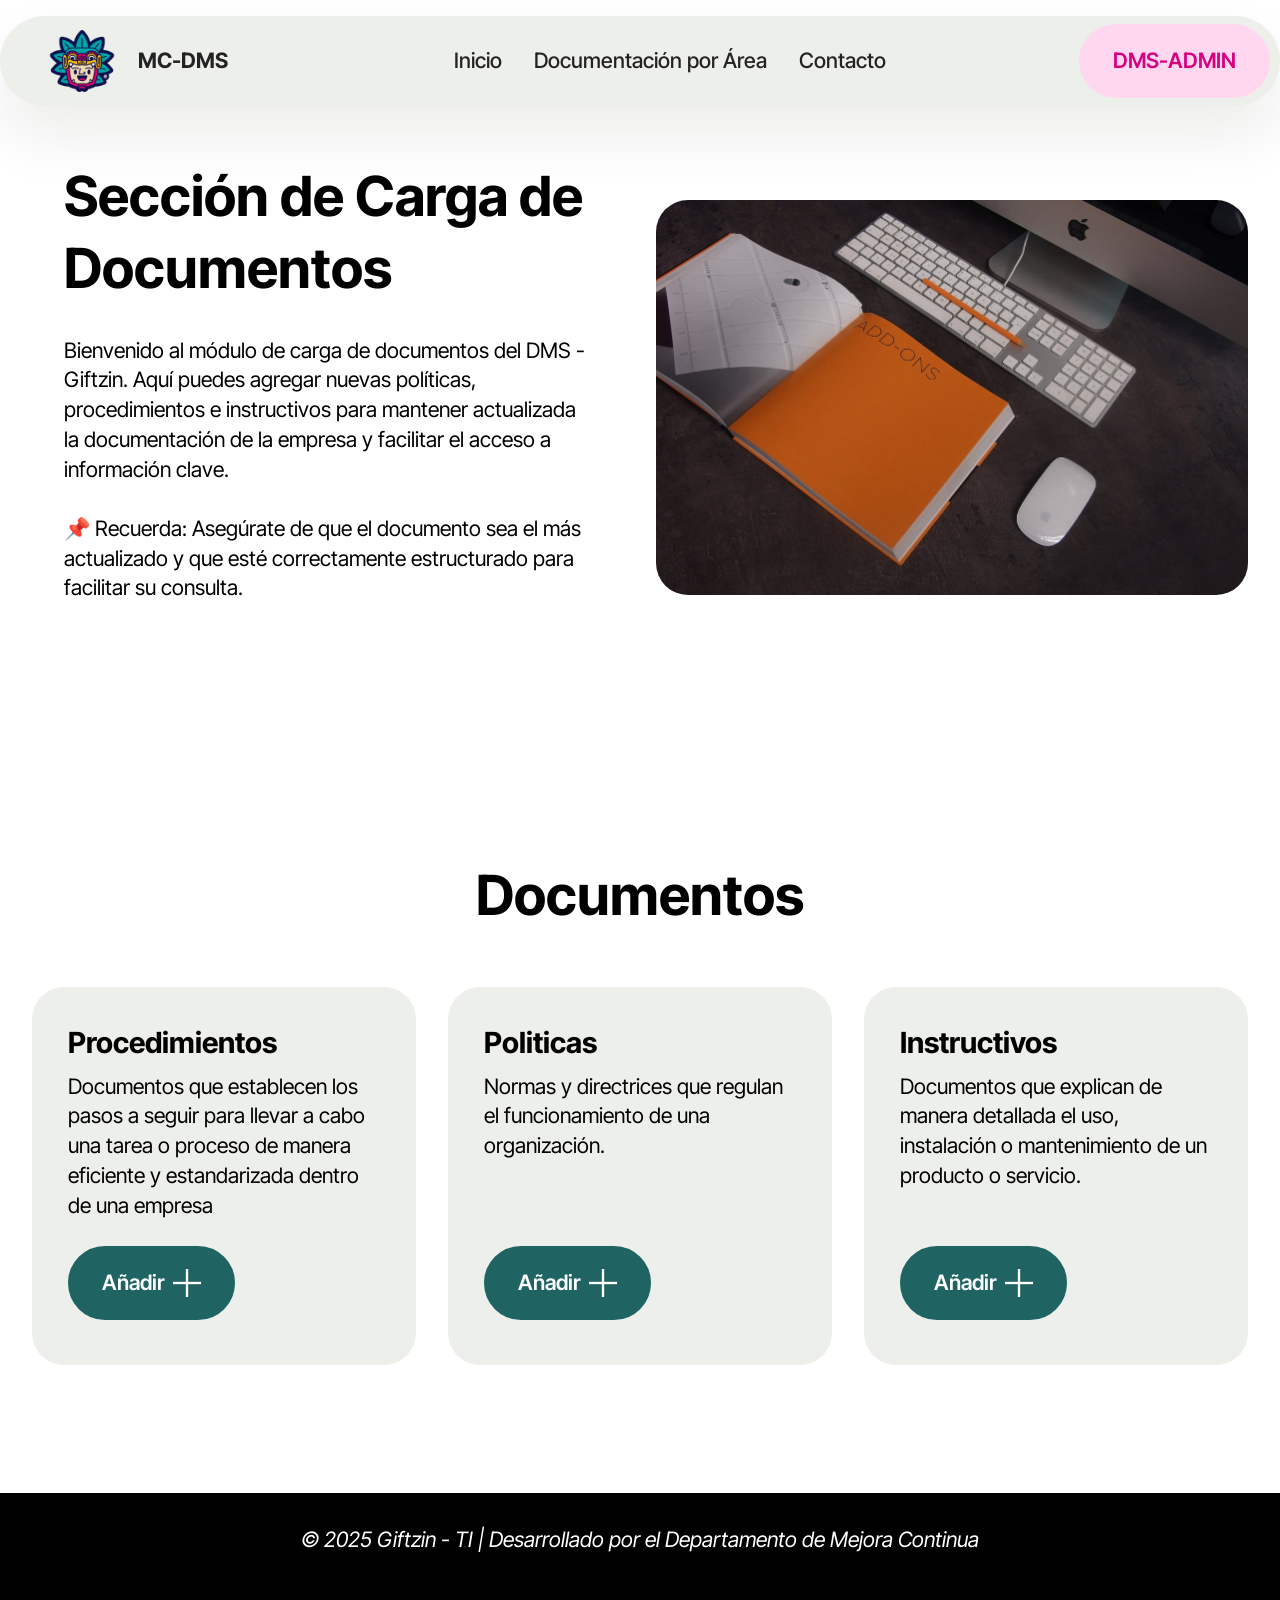
==== page1.html @ 4503549f "create github pages" ====
<!DOCTYPE html>
<html  >
<head>
  <!-- Site made with Mobirise Website Builder v5.9.18, https://mobirise.com -->
  <meta charset="UTF-8">
  <meta http-equiv="X-UA-Compatible" content="IE=edge">
  <meta name="generator" content="Mobirise v5.9.18, mobirise.com">
  <meta name="viewport" content="width=device-width, initial-scale=1, minimum-scale=1">
  <link rel="shortcut icon" href="assets/images/logos-128x128.png" type="image/x-icon">
  <meta name="description" content="">
  
  
  <title>Page 1</title>
  <link rel="stylesheet" href="assets/web/assets/mobirise-icons2/mobirise2.css">
  <link rel="stylesheet" href="assets/bootstrap/css/bootstrap.min.css">
  <link rel="stylesheet" href="assets/bootstrap/css/bootstrap-grid.min.css">
  <link rel="stylesheet" href="assets/bootstrap/css/bootstrap-reboot.min.css">
  <link rel="stylesheet" href="assets/animatecss/animate.css">
  <link rel="stylesheet" href="assets/dropdown/css/style.css">
  <link rel="stylesheet" href="assets/theme/css/style.css">
  <link rel="preload" href="https://fonts.googleapis.com/css?family=Inter+Tight:100,200,300,400,500,600,700,800,900,100i,200i,300i,400i,500i,600i,700i,800i,900i&display=swap" as="style" onload="this.onload=null;this.rel='stylesheet'">
  <noscript><link rel="stylesheet" href="https://fonts.googleapis.com/css?family=Inter+Tight:100,200,300,400,500,600,700,800,900,100i,200i,300i,400i,500i,600i,700i,800i,900i&display=swap"></noscript>
  <link rel="preload" as="style" href="assets/mobirise/css/mbr-additional.css?v=DJiIQx"><link rel="stylesheet" href="assets/mobirise/css/mbr-additional.css?v=DJiIQx" type="text/css">

  
  
  
</head>
<body>
  
  <section data-bs-version="5.1" class="menu menu1 cid-uDPWExE8F7" once="menu" id="menu01-19">
	

	<nav class="navbar navbar-dropdown navbar-fixed-top navbar-expand-lg">
		<div class="container">
			<div class="navbar-brand">
				<span class="navbar-logo">
					
						<img src="assets/images/logo-96x96.png" alt="Mobirise Website Builder" style="height: 5rem;">
					
				</span>
				<span class="navbar-caption-wrap"><a class="navbar-caption text-black display-4">MC-DMS</a></span>
			</div>
			<button class="navbar-toggler" type="button" data-toggle="collapse" data-bs-toggle="collapse" data-target="#navbarSupportedContent" data-bs-target="#navbarSupportedContent" aria-controls="navbarNavAltMarkup" aria-expanded="false" aria-label="Toggle navigation">
				<div class="hamburger">
					<span></span>
					<span></span>
					<span></span>
					<span></span>
				</div>
			</button>
			<div class="collapse navbar-collapse" id="navbarSupportedContent">
				<ul class="navbar-nav nav-dropdown" data-app-modern-menu="true"><li class="nav-item"><a class="nav-link link text-black text-primary display-4" href="index.html#header05-k" aria-expanded="false">Inicio</a></li><li class="nav-item"><a class="nav-link link text-black text-primary display-4" href="index.html#features023-1c">Documentación por Área</a></li><li class="nav-item"><a class="nav-link link show text-black text-primary display-4" href="index.html#contacts02-12">Contacto</a></li></ul>
				
				<div class="navbar-buttons mbr-section-btn"><a class="btn btn-secondary display-4" href="https://alejandronetaleex.github.io/logindms-mc/" target="_blank">DMS-ADMIN</a></div>
			</div>
		</div>
	</nav>
</section>

<section data-bs-version="5.1" class="start article4 cid-uDPzP6ss7s" id="article04-11">
	

	
	

	<div class="container">
		<div class="row justify-content-center">
			<div class="col-12 col-md-12 col-lg-6 image-wrapper">
				<img class="w-100" src="assets/images/mbr-1187x791.jpg" alt="Mobirise Website Builder">
			</div>
			<div class="col-12 col-md-12 col-lg">
				<div class="text-wrapper align-left">
					<h1 class="mbr-section-title mbr-fonts-style mb-4 display-2"><strong>Sección de Carga de Documentos</strong></h1>
					<p class="mbr-text mbr-fonts-style mb-4 display-7">
						Bienvenido al módulo de carga de documentos del DMS - Giftzin. Aquí puedes agregar nuevas políticas, procedimientos e instructivos para mantener actualizada la documentación de la empresa y facilitar el acceso a información clave.<br><br>📌 Recuerda: Asegúrate de que el documento sea el más actualizado y que esté correctamente estructurado para facilitar su consulta.</p>
					
				</div>
			</div>
		</div>
	</div>
</section>

<section data-bs-version="5.1" class="features026 cid-uDPIInLc5y" id="features026-13">
	

	
	
	<div class="container">
		<div class="row mb-5 justify-content-center">
			<div class="col-12 mb-0 content-head">
				<h3 class="mbr-section-title mbr-fonts-style align-center display-2">
					<strong>Documentos</strong></h3>
				
			</div>
		</div>
		<div class="row">
			<div class="item features-without-image col-12 col-md-6 col-lg-4 item-mb">
				<div class="item-wrapper">
					<div class="card-box align-left">
						
						<h5 class="card-title mbr-fonts-style display-5">
							<strong>Procedimientos</strong></h5>
						
						<p class="card-text mbr-fonts-style display-7">
							 Documentos que establecen los pasos a seguir para llevar a cabo una tarea o proceso de manera eficiente y estandarizada dentro de una empresa
						</p>
						<div class="mbr-section-btn mt-auto"><a class="btn btn-lg btn-primary display-7" href="https://docs.google.com/forms/d/e/1FAIpQLSexu9mD_6Btl-bBgXsEgIpDM4hSQx3cdZTYn26RXXd05T3nhQ/viewform?usp=dialog" target="_blank"><span class="mobi-mbri mobi-mbri-plus mbr-iconfont mbr-iconfont-btn"></span>Añadir</a></div>
					</div>
				</div>
			</div>
			<div class="item features-without-image col-12 col-md-6 col-lg-4 item-mb">
				<div class="item-wrapper">
					<div class="card-box align-left">
						
						<h5 class="card-title mbr-fonts-style display-5">
							<strong>Politicas</strong></h5>
						
						<p class="card-text mbr-fonts-style display-7">
							Normas y directrices que regulan el funcionamiento de una organización.<br><br><br>
						</p>
						<div class="mbr-section-btn mt-auto"><a class="btn btn-lg btn-primary display-7" href="https://mobiri.se"><span class="mobi-mbri mobi-mbri-plus mbr-iconfont mbr-iconfont-btn"></span>Añadir</a></div>
					</div>
				</div>
			</div>
			<div class="item features-without-image col-12 col-md-6 col-lg-4 item-mb">
				<div class="item-wrapper">
					<div class="card-box align-left">
						
						<h5 class="card-title mbr-fonts-style display-5">
							<strong>Instructivos</strong></h5>
						
						<p class="card-text mbr-fonts-style display-7">
							 Documentos que explican de manera detallada el uso, instalación o mantenimiento de un producto o servicio.<br><br>
						</p>
						<div class="mbr-section-btn mt-auto"><a class="btn btn-lg btn-primary display-7" href="https://mobiri.se"><span class="mobi-mbri mobi-mbri-plus mbr-iconfont mbr-iconfont-btn"></span>Añadir</a></div>
					</div>
				</div>
			</div>
			
		</div>
	</div>
</section>

<section data-bs-version="5.1" class="footer4 cid-upVTVTk653" once="footers" id="footer04-w">

    

    

    <div class="container">
        <div class="media-container-row align-center mbr-white">
            <div class="col-12">
                <p class="mbr-text mb-0 mbr-fonts-style display-7"><em>© 2025 Giftzin - TI | Desarrollado por el Departamento de Mejora Continua<br></em><br></p>
            </div>
        </div>
    </div>
</section><section class="display-7" style="padding: 0;align-items: center;justify-content: center;flex-wrap: wrap;    align-content: center;display: flex;position: relative;height: 4rem;"><a href="https://mobiri.se/3147832" style="flex: 1 1;height: 4rem;position: absolute;width: 100%;z-index: 1;"><img alt="" style="height: 4rem;" src="[data-uri]"></a><p style="margin: 0;text-align: center;" class="display-7">&#8204;</p><a style="z-index:1" href="https://mobirise.com/builder/no-code-website-builder.html">No Code Website Builder</a></section><script src="assets/bootstrap/js/bootstrap.bundle.min.js"></script>  <script src="assets/smoothscroll/smooth-scroll.js"></script>  <script src="assets/ytplayer/index.js"></script>  <script src="assets/dropdown/js/navbar-dropdown.js"></script>  <script src="assets/theme/js/script.js"></script>  
  
  
 <div id="scrollToTop" class="scrollToTop mbr-arrow-up"><a style="text-align: center;"><i class="mbr-arrow-up-icon mbr-arrow-up-icon-cm cm-icon cm-icon-smallarrow-up"></i></a></div>
    <input name="animation" type="hidden">
  </body>
</html>
---- assets/web/assets/mobirise-icons2/mobirise2.css ----
@font-face {
  font-family: 'Moririse2';
  font-display: swap;
  src:  url('mobirise2.eot?f2bix4');
  src:  url('mobirise2.eot?f2bix4#iefix') format('embedded-opentype'),
    url('mobirise2.ttf?f2bix4') format('truetype'),
    url('mobirise2.woff?f2bix4') format('woff'),
    url('mobirise2.svg?f2bix4#mobirise2') format('svg');
  font-weight: normal;
  font-style: normal;
}

[class^="mobi-"], [class*=" mobi-"] {
  /* use !important to prevent issues with browser extensions that change fonts */
  font-family: 'Moririse2' !important;
  speak: none;
  font-style: normal;
  font-weight: normal;
  font-variant: normal;
  text-transform: none;
  line-height: 1;

  /* Better Font Rendering =========== */
  -webkit-font-smoothing: antialiased;
  -moz-osx-font-smoothing: grayscale;
}

.mobi-mbri-add-submenu:before {
  content: "\e900";
}
.mobi-mbri-alert:before {
  content: "\e901";
}
.mobi-mbri-align-center:before {
  content: "\e902";
}
.mobi-mbri-align-justify:before {
  content: "\e903";
}
.mobi-mbri-align-left:before {
  content: "\e904";
}
.mobi-mbri-align-right:before {
  content: "\e905";
}
.mobi-mbri-android:before {
  content: "\e906";
}
.mobi-mbri-apple:before {
  content: "\e907";
}
.mobi-mbri-arrow-down:before {
  content: "\e908";
}
.mobi-mbri-arrow-next:before {
  content: "\e909";
}
.mobi-mbri-arrow-prev:before {
  content: "\e90a";
}
.mobi-mbri-arrow-up:before {
  content: "\e90b";
}
.mobi-mbri-bold:before {
  content: "\e90c";
}
.mobi-mbri-bookmark:before {
  content: "\e90d";
}
.mobi-mbri-bootstrap:before {
  content: "\e90e";
}
.mobi-mbri-briefcase:before {
  content: "\e90f";
}
.mobi-mbri-browse:before {
  content: "\e910";
}
.mobi-mbri-bulleted-list:before {
  content: "\e911";
}
.mobi-mbri-calendar:before {
  content: "\e912";
}
.mobi-mbri-camera:before {
  content: "\e913";
}
.mobi-mbri-cart-add:before {
  content: "\e914";
}
.mobi-mbri-cart-full:before {
  content: "\e915";
}
.mobi-mbri-cash:before {
  content: "\e916";
}
.mobi-mbri-change-style:before {
  content: "\e917";
}
.mobi-mbri-chat:before {
  content: "\e918";
}
.mobi-mbri-clock:before {
  content: "\e919";
}
.mobi-mbri-close:before {
  content: "\e91a";
}
.mobi-mbri-cloud:before {
  content: "\e91b";
}
.mobi-mbri-code:before {
  content: "\e91c";
}
.mobi-mbri-contact-form:before {
  content: "\e91d";
}
.mobi-mbri-credit-card:before {
  content: "\e91e";
}
.mobi-mbri-cursor-click:before {
  content: "\e91f";
}
.mobi-mbri-cust-feedback:before {
  content: "\e920";
}
.mobi-mbri-database:before {
  content: "\e921";
}
.mobi-mbri-delivery:before {
  content: "\e922";
}
.mobi-mbri-desktop:before {
  content: "\e923";
}
.mobi-mbri-devices:before {
  content: "\e924";
}
.mobi-mbri-down:before {
  content: "\e925";
}
.mobi-mbri-download-2:before {
  content: "\e926";
}
.mobi-mbri-download:before {
  content: "\e927";
}
.mobi-mbri-drag-n-drop-2:before {
  content: "\e928";
}
.mobi-mbri-drag-n-drop:before {
  content: "\e929";
}
.mobi-mbri-edit-2:before {
  content: "\e92a";
}
.mobi-mbri-edit:before {
  content: "\e92b";
}
.mobi-mbri-error:before {
  content: "\e92c";
}
.mobi-mbri-extension:before {
  content: "\e92d";
}
.mobi-mbri-features:before {
  content: "\e92e";
}
.mobi-mbri-file:before {
  content: "\e92f";
}
.mobi-mbri-flag:before {
  content: "\e930";
}
.mobi-mbri-folder:before {
  content: "\e931";
}
.mobi-mbri-gift:before {
  content: "\e932";
}
.mobi-mbri-github:before {
  content: "\e933";
}
.mobi-mbri-globe-2:before {
  content: "\e934";
}
.mobi-mbri-globe:before {
  content: "\e935";
}
.mobi-mbri-growing-chart:before {
  content: "\e936";
}
.mobi-mbri-hearth:before {
  content: "\e937";
}
.mobi-mbri-help:before {
  content: "\e938";
}
.mobi-mbri-home:before {
  content: "\e939";
}
.mobi-mbri-hot-cup:before {
  content: "\e93a";
}
.mobi-mbri-idea:before {
  content: "\e93b";
}
.mobi-mbri-image-gallery:before {
  content: "\e93c";
}
.mobi-mbri-image-slider:before {
  content: "\e93d";
}
.mobi-mbri-info:before {
  content: "\e93e";
}
.mobi-mbri-italic:before {
  content: "\e93f";
}
.mobi-mbri-key:before {
  content: "\e940";
}
.mobi-mbri-laptop:before {
  content: "\e941";
}
.mobi-mbri-layers:before {
  content: "\e942";
}
.mobi-mbri-left-right:before {
  content: "\e943";
}
.mobi-mbri-left:before {
  content: "\e944";
}
.mobi-mbri-letter:before {
  content: "\e945";
}
.mobi-mbri-like:before {
  content: "\e946";
}
.mobi-mbri-link:before {
  content: "\e947";
}
.mobi-mbri-lock:before {
  content: "\e948";
}
.mobi-mbri-login:before {
  content: "\e949";
}
.mobi-mbri-logout:before {
  content: "\e94a";
}
.mobi-mbri-magic-stick:before {
  content: "\e94b";
}
.mobi-mbri-map-pin:before {
  content: "\e94c";
}
.mobi-mbri-menu:before {
  content: "\e94d";
}
.mobi-mbri-mobile-2:before {
  content: "\e94e";
}
.mobi-mbri-mobile-horizontal:before {
  content: "\e94f";
}
.mobi-mbri-mobile:before {
  content: "\e950";
}
.mobi-mbri-mobirise:before {
  content: "\e951";
}
.mobi-mbri-more-horizontal:before {
  content: "\e952";
}
.mobi-mbri-more-vertical:before {
  content: "\e953";
}
.mobi-mbri-music:before {
  content: "\e954";
}
.mobi-mbri-new-file:before {
  content: "\e955";
}
.mobi-mbri-numbered-list:before {
  content: "\e956";
}
.mobi-mbri-opened-folder:before {
  content: "\e957";
}
.mobi-mbri-pages:before {
  content: "\e958";
}
.mobi-mbri-paper-plane:before {
  content: "\e959";
}
.mobi-mbri-paperclip:before {
  content: "\e95a";
}
.mobi-mbri-phone:before {
  content: "\e95b";
}
.mobi-mbri-photo:before {
  content: "\e95c";
}
.mobi-mbri-photos:before {
  content: "\e95d";
}
.mobi-mbri-pin:before {
  content: "\e95e";
}
.mobi-mbri-play:before {
  content: "\e95f";
}
.mobi-mbri-plus:before {
  content: "\e960";
}
.mobi-mbri-preview:before {
  content: "\e961";
}
.mobi-mbri-print:before {
  content: "\e962";
}
.mobi-mbri-protect:before {
  content: "\e963";
}
.mobi-mbri-question:before {
  content: "\e964";
}
.mobi-mbri-quote-left:before {
  content: "\e965";
}
.mobi-mbri-quote-right:before {
  content: "\e966";
}
.mobi-mbri-redo:before {
  content: "\e967";
}
.mobi-mbri-refresh:before {
  content: "\e968";
}
.mobi-mbri-responsive-2:before {
  content: "\e969";
}
.mobi-mbri-responsive:before {
  content: "\e96a";
}
.mobi-mbri-right:before {
  content: "\e96b";
}
.mobi-mbri-rocket:before {
  content: "\e96c";
}
.mobi-mbri-sad-face:before {
  content: "\e96d";
}
.mobi-mbri-sale:before {
  content: "\e96e";
}
.mobi-mbri-save:before {
  content: "\e96f";
}
.mobi-mbri-search:before {
  content: "\e970";
}
.mobi-mbri-setting-2:before {
  content: "\e971";
}
.mobi-mbri-setting-3:before {
  content: "\e972";
}
.mobi-mbri-setting:before {
  content: "\e973";
}
.mobi-mbri-share:before {
  content: "\e974";
}
.mobi-mbri-shopping-bag:before {
  content: "\e975";
}
.mobi-mbri-shopping-basket:before {
  content: "\e976";
}
.mobi-mbri-shopping-cart:before {
  content: "\e977";
}
.mobi-mbri-sites:before {
  content: "\e978";
}
.mobi-mbri-smile-face:before {
  content: "\e979";
}
.mobi-mbri-speed:before {
  content: "\e97a";
}
.mobi-mbri-star:before {
  content: "\e97b";
}
.mobi-mbri-success:before {
  content: "\e97c";
}
.mobi-mbri-sun:before {
  content: "\e97d";
}
.mobi-mbri-sun2:before {
  content: "\e97e";
}
.mobi-mbri-tablet-vertical:before {
  content: "\e97f";
}
.mobi-mbri-tablet:before {
  content: "\e980";
}
.mobi-mbri-target:before {
  content: "\e981";
}
.mobi-mbri-timer:before {
  content: "\e982";
}
.mobi-mbri-to-ftp:before {
  content: "\e983";
}
.mobi-mbri-to-local-drive:before {
  content: "\e984";
}
.mobi-mbri-touch-swipe:before {
  content: "\e985";
}
.mobi-mbri-touch:before {
  content: "\e986";
}
.mobi-mbri-trash:before {
  content: "\e987";
}
.mobi-mbri-underline:before {
  content: "\e988";
}
.mobi-mbri-undo:before {
  content: "\e989";
}
.mobi-mbri-unlink:before {
  content: "\e98a";
}
.mobi-mbri-unlock:before {
  content: "\e98b";
}
.mobi-mbri-up-down:before {
  content: "\e98c";
}
.mobi-mbri-up:before {
  content: "\e98d";
}
.mobi-mbri-update:before {
  content: "\e98e";
}
.mobi-mbri-upload-2:before {
  content: "\e98f";
}
.mobi-mbri-upload:before {
  content: "\e990";
}
.mobi-mbri-user-2:before {
  content: "\e991";
}
.mobi-mbri-user:before {
  content: "\e992";
}
.mobi-mbri-users:before {
  content: "\e993";
}
.mobi-mbri-video-play:before {
  content: "\e994";
}
.mobi-mbri-video:before {
  content: "\e995";
}
.mobi-mbri-watch:before {
  content: "\e996";
}
.mobi-mbri-website-theme-2:before {
  content: "\e997";
}
.mobi-mbri-website-theme:before {
  content: "\e998";
}
.mobi-mbri-wifi:before {
  content: "\e999";
}
.mobi-mbri-windows:before {
  content: "\e99a";
}
.mobi-mbri-zoom-in:before {
  content: "\e99b";
}
.mobi-mbri-zoom-out:before {
  content: "\e99c";
}
---- assets/dropdown/css/style.css ----
.navbar-dropdown {
  left: 0;
  padding: 0;
  position: absolute;
  right: 0;
  top: 0;
  transition: all 0.45s ease;
  z-index: 1030;
  background: #282828; }
  .navbar-dropdown .navbar-logo {
    margin-right: 0.8rem;
    transition: margin 0.3s ease-in-out;
    vertical-align: middle; }
    .navbar-dropdown .navbar-logo img {
      height: 3.125rem;
      transition: all 0.3s ease-in-out; }
    .navbar-dropdown .navbar-logo.mbr-iconfont {
      font-size: 3.125rem;
      line-height: 3.125rem; }
  .navbar-dropdown .navbar-caption {
    font-weight: 700;
    white-space: normal;
    vertical-align: -4px;
    line-height: 3.125rem !important; }
    .navbar-dropdown .navbar-caption, .navbar-dropdown .navbar-caption:hover {
      color: inherit;
      text-decoration: none; }
  .navbar-dropdown .mbr-iconfont + .navbar-caption {
    vertical-align: -1px; }
  .navbar-dropdown.navbar-fixed-top {
    position: fixed; }
  .navbar-dropdown .navbar-brand span {
    vertical-align: -4px; }
  .navbar-dropdown.bg-color.transparent {
    background: none; }
  .navbar-dropdown.navbar-short .navbar-brand {
    padding: 0.625rem 0; }
    .navbar-dropdown.navbar-short .navbar-brand span {
      vertical-align: -1px; }
  .navbar-dropdown.navbar-short .navbar-caption {
    line-height: 2.375rem !important;
    vertical-align: -2px; }
  .navbar-dropdown.navbar-short .navbar-logo {
    margin-right: 0.5rem; }
    .navbar-dropdown.navbar-short .navbar-logo img {
      height: 2.375rem; }
    .navbar-dropdown.navbar-short .navbar-logo.mbr-iconfont {
      font-size: 2.375rem;
      line-height: 2.375rem; }
  .navbar-dropdown.navbar-short .mbr-table-cell {
    height: 3.625rem; }
  .navbar-dropdown .navbar-close {
    left: 0.6875rem;
    position: fixed;
    top: 0.75rem;
    z-index: 1000; }
  .navbar-dropdown .hamburger-icon {
    content: "";
    display: inline-block;
    vertical-align: middle;
    width: 16px;
    -webkit-box-shadow: 0 -6px 0 1px #282828,0 0 0 1px #282828,0 6px 0 1px #282828;
    -moz-box-shadow: 0 -6px 0 1px #282828,0 0 0 1px #282828,0 6px 0 1px #282828;
    box-shadow: 0 -6px 0 1px #282828,0 0 0 1px #282828,0 6px 0 1px #282828; }

.dropdown-menu .dropdown-toggle[data-toggle="dropdown-submenu"]::after {
  border-bottom: 0.35em solid transparent;
  border-left: 0.35em solid;
  border-right: 0;
  border-top: 0.35em solid transparent;
  margin-left: 0.3rem; }

.dropdown-menu .dropdown-item:focus {
  outline: 0; }

.nav-dropdown {
  font-size: 0.75rem;
  font-weight: 500;
  height: auto !important; }
  .nav-dropdown .nav-btn {
    padding-left: 1rem; }
  .nav-dropdown .link {
    margin: .667em 1.667em;
    font-weight: 500;
    padding: 0;
    transition: color .2s ease-in-out; }
    .nav-dropdown .link.dropdown-toggle {
      margin-right: 2.583em; }
      .nav-dropdown .link.dropdown-toggle::after {
        margin-left: .25rem;
        border-top: 0.35em solid;
        border-right: 0.35em solid transparent;
        border-left: 0.35em solid transparent;
        border-bottom: 0; }
      .nav-dropdown .link.dropdown-toggle[aria-expanded="true"] {
        margin: 0;
        padding: 0.667em 3.263em  0.667em 1.667em; }
  .nav-dropdown .link::after,
  .nav-dropdown .dropdown-item::after {
    color: inherit; }
  .nav-dropdown .btn {
    font-size: 0.75rem;
    font-weight: 700;
    letter-spacing: 0;
    margin-bottom: 0;
    padding-left: 1.25rem;
    padding-right: 1.25rem; }
  .nav-dropdown .dropdown-menu {
    border-radius: 0;
    border: 0;
    left: 0;
    margin: 0;
    padding-bottom: 1.25rem;
    padding-top: 1.25rem;
    position: relative; }
  .nav-dropdown .dropdown-submenu {
    margin-left: 0.125rem;
    top: 0; }
  .nav-dropdown .dropdown-item {
    font-weight: 500;
    line-height: 2;
    padding: 0.3846em 4.615em 0.3846em 1.5385em;
    position: relative;
    transition: color .2s ease-in-out, background-color .2s ease-in-out; }
    .nav-dropdown .dropdown-item::after {
      margin-top: -0.3077em;
      position: absolute;
      right: 1.1538em;
      top: 50%; }
    .nav-dropdown .dropdown-item:focus, .nav-dropdown .dropdown-item:hover {
      background: none; }

@media (max-width: 767px) {
  .nav-dropdown.navbar-toggleable-sm {
    bottom: 0;
    display: none;
    left: 0;
    overflow-x: hidden;
    position: fixed;
    top: 0;
    transform: translateX(-100%);
    -ms-transform: translateX(-100%);
    -webkit-transform: translateX(-100%);
    width: 18.75rem;
    z-index: 999; } }
.nav-dropdown.navbar-toggleable-xl {
  bottom: 0;
  display: none;
  left: 0;
  overflow-x: hidden;
  position: fixed;
  top: 0;
  transform: translateX(-100%);
  -ms-transform: translateX(-100%);
  -webkit-transform: translateX(-100%);
  width: 18.75rem;
  z-index: 999; }

.nav-dropdown-sm {
  display: block !important;
  overflow-x: hidden;
  overflow: auto;
  padding-top: 3.875rem; }
  .nav-dropdown-sm::after {
    content: "";
    display: block;
    height: 3rem;
    width: 100%; }
  .nav-dropdown-sm.collapse.in ~ .navbar-close {
    display: block !important; }
  .nav-dropdown-sm.collapsing, .nav-dropdown-sm.collapse.in {
    transform: translateX(0);
    -ms-transform: translateX(0);
    -webkit-transform: translateX(0);
    transition: all 0.25s ease-out;
    -webkit-transition: all 0.25s ease-out;
    background: #282828; }
  .nav-dropdown-sm.collapsing[aria-expanded="false"] {
    transform: translateX(-100%);
    -ms-transform: translateX(-100%);
    -webkit-transform: translateX(-100%); }
  .nav-dropdown-sm .nav-item {
    display: block;
    margin-left: 0 !important;
    padding-left: 0; }
  .nav-dropdown-sm .link,
  .nav-dropdown-sm .dropdown-item {
    border-top: 1px dotted rgba(255, 255, 255, 0.1);
    font-size: 0.8125rem;
    line-height: 1.6;
    margin: 0 !important;
    padding: 0.875rem 2.4rem 0.875rem 1.5625rem !important;
    position: relative;
    white-space: normal; }
    .nav-dropdown-sm .link:focus, .nav-dropdown-sm .link:hover,
    .nav-dropdown-sm .dropdown-item:focus,
    .nav-dropdown-sm .dropdown-item:hover {
      background: rgba(0, 0, 0, 0.2) !important;
      color: #c0a375; }
  .nav-dropdown-sm .nav-btn {
    position: relative;
    padding: 1.5625rem 1.5625rem 0 1.5625rem; }
    .nav-dropdown-sm .nav-btn::before {
      border-top: 1px dotted rgba(255, 255, 255, 0.1);
      content: "";
      left: 0;
      position: absolute;
      top: 0;
      width: 100%; }
    .nav-dropdown-sm .nav-btn + .nav-btn {
      padding-top: 0.625rem; }
      .nav-dropdown-sm .nav-btn + .nav-btn::before {
        display: none; }
  .nav-dropdown-sm .btn {
    padding: 0.625rem 0; }
  .nav-dropdown-sm .dropdown-toggle[data-toggle="dropdown-submenu"]::after {
    margin-left: .25rem;
    border-top: 0.35em solid;
    border-right: 0.35em solid transparent;
    border-left: 0.35em solid transparent;
    border-bottom: 0; }
  .nav-dropdown-sm .dropdown-toggle[data-toggle="dropdown-submenu"][aria-expanded="true"]::after {
    border-top: 0;
    border-right: 0.35em solid transparent;
    border-left: 0.35em solid transparent;
    border-bottom: 0.35em solid; }
  .nav-dropdown-sm .dropdown-menu {
    margin: 0;
    padding: 0;
    position: relative;
    top: 0;
    left: 0;
    width: 100%;
    border: 0;
    float: none;
    border-radius: 0;
    background: none; }
  .nav-dropdown-sm .dropdown-submenu {
    left: 100%;
    margin-left: 0.125rem;
    margin-top: -1.25rem;
    top: 0; }

.navbar-toggleable-sm .nav-dropdown .dropdown-menu {
  position: absolute; }

.navbar-toggleable-sm .nav-dropdown .dropdown-submenu {
  left: 100%;
  margin-left: 0.125rem;
  margin-top: -1.25rem;
  top: 0; }

.navbar-toggleable-sm.opened .nav-dropdown .dropdown-menu {
  position: relative; }

.navbar-toggleable-sm.opened .nav-dropdown .dropdown-submenu {
  left: 0;
  margin-left: 00rem;
  margin-top: 0rem;
  top: 0; }

.is-builder .nav-dropdown.collapsing {
  transition: none !important; }
---- assets/theme/css/style.css ----
@charset "UTF-8";
section {
  background-color: #ffffff;
}

body {
  font-style: normal;
  line-height: 1.5;
  font-weight: 400;
  color: #232323;
  position: relative;
}

button {
  background-color: transparent;
  border-color: transparent;
}

.embla__button,
.carousel-control {
  background-color: #edefea !important;
  opacity: 0.8 !important;
  color: #464845 !important;
  border-color: #edefea !important;
}

.carousel .close,
.modalWindow .close {
  background-color: #edefea !important;
  color: #464845 !important;
  border-color: #edefea !important;
  opacity: 0.8 !important;
}

.carousel .close:hover,
.modalWindow .close:hover {
  opacity: 1 !important;
}

.carousel-indicators li {
  background-color: #edefea !important;
  border: 2px solid #464845 !important;
}

.carousel-indicators li:hover,
.carousel-indicators li:active {
  opacity: 0.8 !important;
}

.embla__button:hover,
.carousel-control:hover {
  background-color: #edefea !important;
  opacity: 1 !important;
}

.modalWindow-video-container {
  height: 80%;
}

section,
.container,
.container-fluid {
  position: relative;
  word-wrap: break-word;
}

a.mbr-iconfont:hover {
  text-decoration: none;
}

.article .lead p,
.article .lead ul,
.article .lead ol,
.article .lead pre,
.article .lead blockquote {
  margin-bottom: 0;
}

a {
  font-style: normal;
  font-weight: 400;
  cursor: pointer;
}
a, a:hover {
  text-decoration: none;
}

.mbr-section-title {
  font-style: normal;
  line-height: 1.3;
}

.mbr-section-subtitle {
  line-height: 1.3;
}

.mbr-text {
  font-style: normal;
  line-height: 1.7;
}

h1,
h2,
h3,
h4,
h5,
h6,
.display-1,
.display-2,
.display-4,
.display-5,
.display-7,
span,
p,
a {
  line-height: 1;
  word-break: break-word;
  word-wrap: break-word;
  font-weight: 400;
}

b,
strong {
  font-weight: bold;
}

input:-webkit-autofill, input:-webkit-autofill:hover, input:-webkit-autofill:focus, input:-webkit-autofill:active {
  transition-delay: 9999s;
  -webkit-transition-property: background-color, color;
  transition-property: background-color, color;
}

textarea[type=hidden] {
  display: none;
}

section {
  background-position: 50% 50%;
  background-repeat: no-repeat;
  background-size: cover;
}
section .mbr-background-video,
section .mbr-background-video-preview {
  position: absolute;
  bottom: 0;
  left: 0;
  right: 0;
  top: 0;
}

.hidden {
  visibility: hidden;
}

.mbr-z-index20 {
  z-index: 20;
}

/*! Base colors */
.mbr-white {
  color: #ffffff;
}

.mbr-black {
  color: #111111;
}

.mbr-bg-white {
  background-color: #ffffff;
}

.mbr-bg-black {
  background-color: #000000;
}

/*! Text-aligns */
.align-left {
  text-align: left;
}

.align-center {
  text-align: center;
}

.align-right {
  text-align: right;
}

/*! Font-weight  */
.mbr-light {
  font-weight: 300;
}

.mbr-regular {
  font-weight: 400;
}

.mbr-semibold {
  font-weight: 500;
}

.mbr-bold {
  font-weight: 700;
}

/*! Media  */
.media-content {
  flex-basis: 100%;
}

.media-container-row {
  display: flex;
  flex-direction: row;
  flex-wrap: wrap;
  justify-content: center;
  align-content: center;
  align-items: start;
}
.media-container-row .media-size-item {
  width: 400px;
}

.media-container-column {
  display: flex;
  flex-direction: column;
  flex-wrap: wrap;
  justify-content: center;
  align-content: center;
  align-items: stretch;
}
.media-container-column > * {
  width: 100%;
}

@media (min-width: 992px) {
  .media-container-row {
    flex-wrap: nowrap;
  }
}
figure {
  margin-bottom: 0;
  overflow: hidden;
}

figure[mbr-media-size] {
  transition: width 0.1s;
}

img,
iframe {
  display: block;
  width: 100%;
}

.card {
  background-color: transparent;
  border: none;
}

.card-box {
  width: 100%;
}

.card-img {
  text-align: center;
  flex-shrink: 0;
  -webkit-flex-shrink: 0;
}

.media {
  max-width: 100%;
  margin: 0 auto;
}

.mbr-figure {
  align-self: center;
}

.media-container > div {
  max-width: 100%;
}

.mbr-figure img,
.card-img img {
  width: 100%;
}

@media (max-width: 991px) {
  .media-size-item {
    width: auto !important;
  }
  .media {
    width: auto;
  }
  .mbr-figure {
    width: 100% !important;
  }
}
/*! Buttons */
.mbr-section-btn {
  margin-left: -0.6rem;
  margin-right: -0.6rem;
  font-size: 0;
}

.btn {
  font-weight: 600;
  border-width: 1px;
  font-style: normal;
  margin: 0.6rem 0.6rem;
  white-space: normal;
  transition: all 0.2s ease-in-out;
  display: inline-flex;
  align-items: center;
  justify-content: center;
  word-break: break-word;
}

.btn-sm {
  font-weight: 600;
  letter-spacing: 0px;
  transition: all 0.3s ease-in-out;
}

.btn-md {
  font-weight: 600;
  letter-spacing: 0px;
  transition: all 0.3s ease-in-out;
}

.btn-lg {
  font-weight: 600;
  letter-spacing: 0px;
  transition: all 0.3s ease-in-out;
}

.btn-form {
  margin: 0;
}
.btn-form:hover {
  cursor: pointer;
}

nav .mbr-section-btn {
  margin-left: 0rem;
  margin-right: 0rem;
}

/*! Btn icon margin */
.btn .mbr-iconfont,
.btn.btn-sm .mbr-iconfont {
  order: 1;
  cursor: pointer;
  margin-left: 0.5rem;
  vertical-align: sub;
}

.btn.btn-md .mbr-iconfont,
.btn.btn-md .mbr-iconfont {
  margin-left: 0.8rem;
}

.mbr-regular {
  font-weight: 400;
}

.mbr-semibold {
  font-weight: 500;
}

.mbr-bold {
  font-weight: 700;
}

[type=submit] {
  -webkit-appearance: none;
}

/*! Full-screen */
.mbr-fullscreen .mbr-overlay {
  min-height: 100vh;
}

.mbr-fullscreen {
  display: flex;
  display: -moz-flex;
  display: -ms-flex;
  display: -o-flex;
  align-items: center;
  min-height: 100vh;
  padding-top: 3rem;
  padding-bottom: 3rem;
}

/*! Map */
.map {
  height: 25rem;
  position: relative;
}
.map iframe {
  width: 100%;
  height: 100%;
}

/*! Scroll to top arrow */
.mbr-arrow-up {
  bottom: 25px;
  right: 90px;
  position: fixed;
  text-align: right;
  z-index: 5000;
  color: #ffffff;
  font-size: 22px;
}

.mbr-arrow-up a {
  background: rgba(0, 0, 0, 0.2);
  border-radius: 50%;
  color: #fff;
  display: inline-block;
  height: 60px;
  width: 60px;
  border: 2px solid #fff;
  outline-style: none !important;
  position: relative;
  text-decoration: none;
  transition: all 0.3s ease-in-out;
  cursor: pointer;
  text-align: center;
}
.mbr-arrow-up a:hover {
  background-color: rgba(0, 0, 0, 0.4);
}
.mbr-arrow-up a i {
  line-height: 60px;
}

.mbr-arrow-up-icon {
  display: block;
  color: #fff;
}

.mbr-arrow-up-icon::before {
  content: "›";
  display: inline-block;
  font-family: serif;
  font-size: 22px;
  line-height: 1;
  font-style: normal;
  position: relative;
  top: 6px;
  left: -4px;
  transform: rotate(-90deg);
}

/*! Arrow Down */
.mbr-arrow {
  position: absolute;
  bottom: 45px;
  left: 50%;
  width: 60px;
  height: 60px;
  cursor: pointer;
  background-color: rgba(80, 80, 80, 0.5);
  border-radius: 50%;
  transform: translateX(-50%);
}
@media (max-width: 767px) {
  .mbr-arrow {
    display: none;
  }
}
.mbr-arrow > a {
  display: inline-block;
  text-decoration: none;
  outline-style: none;
  animation: arrowdown 1.7s ease-in-out infinite;
  color: #ffffff;
}
.mbr-arrow > a > i {
  position: absolute;
  top: -2px;
  left: 15px;
  font-size: 2rem;
}

#scrollToTop a i::before {
  content: "";
  position: absolute;
  display: block;
  border-bottom: 2.5px solid #fff;
  border-left: 2.5px solid #fff;
  width: 27.8%;
  height: 27.8%;
  left: 50%;
  top: 51%;
  transform: translateY(-30%) translateX(-50%) rotate(135deg);
}

@keyframes arrowdown {
  0% {
    transform: translateY(0px);
  }
  50% {
    transform: translateY(-5px);
  }
  100% {
    transform: translateY(0px);
  }
}
@media (max-width: 500px) {
  .mbr-arrow-up {
    left: 0;
    right: 0;
    text-align: center;
  }
}
/*Gradients animation*/
@keyframes gradient-animation {
  from {
    background-position: 0% 100%;
    animation-timing-function: ease-in-out;
  }
  to {
    background-position: 100% 0%;
    animation-timing-function: ease-in-out;
  }
}
.bg-gradient {
  background-size: 200% 200%;
  animation: gradient-animation 5s infinite alternate;
  -webkit-animation: gradient-animation 5s infinite alternate;
}

.menu .navbar-brand {
  display: -webkit-flex;
}
.menu .navbar-brand span {
  display: flex;
  display: -webkit-flex;
}
.menu .navbar-brand .navbar-caption-wrap {
  display: -webkit-flex;
}
.menu .navbar-brand .navbar-logo img {
  display: -webkit-flex;
  width: auto;
}
@media (min-width: 768px) and (max-width: 991px) {
  .menu .navbar-toggleable-sm .navbar-nav {
    display: -ms-flexbox;
  }
}
@media (max-width: 991px) {
  .menu .navbar-collapse {
    max-height: 93.5vh;
  }
  .menu .navbar-collapse.show {
    overflow: auto;
  }
}
@media (min-width: 992px) {
  .menu .navbar-nav.nav-dropdown {
    display: -webkit-flex;
  }
  .menu .navbar-toggleable-sm .navbar-collapse {
    display: -webkit-flex !important;
  }
  .menu .collapsed .navbar-collapse {
    max-height: 93.5vh;
  }
  .menu .collapsed .navbar-collapse.show {
    overflow: auto;
  }
}
@media (max-width: 767px) {
  .menu .navbar-collapse {
    max-height: 80vh;
  }
}

.nav-link .mbr-iconfont {
  margin-right: 0.5rem;
}

.navbar {
  display: -webkit-flex;
  -webkit-flex-wrap: wrap;
  -webkit-align-items: center;
  -webkit-justify-content: space-between;
}

.navbar-collapse {
  -webkit-flex-basis: 100%;
  -webkit-flex-grow: 1;
  -webkit-align-items: center;
}

.nav-dropdown .link {
  padding: 0.667em 1.667em !important;
  margin: 0 !important;
}

.nav {
  display: -webkit-flex;
  -webkit-flex-wrap: wrap;
}

.row {
  display: -webkit-flex;
  -webkit-flex-wrap: wrap;
}

.justify-content-center {
  -webkit-justify-content: center;
}

.form-inline {
  display: -webkit-flex;
}

.card-wrapper {
  -webkit-flex: 1;
}

.carousel-control {
  z-index: 10;
  display: -webkit-flex;
}

.carousel-controls {
  display: -webkit-flex;
}

.media {
  display: -webkit-flex;
}

.form-group:focus {
  outline: none;
}

.jq-selectbox__select {
  padding: 7px 0;
  position: relative;
}

.jq-selectbox__dropdown {
  overflow: hidden;
  border-radius: 10px;
  position: absolute;
  top: 100%;
  left: 0 !important;
  width: 100% !important;
}

.jq-selectbox__trigger-arrow {
  right: 0;
  transform: translateY(-50%);
}

.jq-selectbox li {
  padding: 1.07em 0.5em;
}

input[type=range] {
  padding-left: 0 !important;
  padding-right: 0 !important;
}

.modal-dialog,
.modal-content {
  height: 100%;
}

.modal-dialog .carousel-inner {
  height: calc(100vh - 1.75rem);
}
@media (max-width: 575px) {
  .modal-dialog .carousel-inner {
    height: calc(100vh - 1rem);
  }
}

.carousel-item {
  text-align: center;
}

.carousel-item img {
  margin: auto;
}

.navbar-toggler {
  align-self: flex-start;
  padding: 0.25rem 0.75rem;
  font-size: 1.25rem;
  line-height: 1;
  background: transparent;
  border: 1px solid transparent;
  border-radius: 0.25rem;
}

.navbar-toggler:focus,
.navbar-toggler:hover {
  text-decoration: none;
  box-shadow: none;
}

.navbar-toggler-icon {
  display: inline-block;
  width: 1.5em;
  height: 1.5em;
  vertical-align: middle;
  content: "";
  background: no-repeat center center;
  background-size: 100% 100%;
}

.navbar-toggler-left {
  position: absolute;
  left: 1rem;
}

.navbar-toggler-right {
  position: absolute;
  right: 1rem;
}

.card-img {
  width: auto;
}

.menu .navbar.collapsed:not(.beta-menu) {
  flex-direction: column;
}

.carousel-item.active,
.carousel-item-next,
.carousel-item-prev {
  display: flex;
}

.note-air-layout .dropup .dropdown-menu,
.note-air-layout .navbar-fixed-bottom .dropdown .dropdown-menu {
  bottom: initial !important;
}

html,
body {
  height: auto;
  min-height: 100vh;
}

.dropup .dropdown-toggle::after {
  display: none;
}

.form-asterisk {
  font-family: initial;
  position: absolute;
  top: -2px;
  font-weight: normal;
}

.form-control-label {
  position: relative;
  cursor: pointer;
  margin-bottom: 0.357em;
  padding: 0;
}

.alert {
  color: #ffffff;
  border-radius: 0;
  border: 0;
  font-size: 1.1rem;
  line-height: 1.5;
  margin-bottom: 1.875rem;
  padding: 1.25rem;
  position: relative;
  text-align: center;
}
.alert.alert-form::after {
  background-color: inherit;
  bottom: -7px;
  content: "";
  display: block;
  height: 14px;
  left: 50%;
  margin-left: -7px;
  position: absolute;
  transform: rotate(45deg);
  width: 14px;
}

.form-control {
  background-color: #ffffff;
  background-clip: border-box;
  color: #232323;
  line-height: 1rem !important;
  height: auto;
  padding: 1.2rem 2rem;
  transition: border-color 0.25s ease 0s;
  border: 1px solid transparent !important;
  border-radius: 4px;
  box-shadow: rgba(0, 0, 0, 0.07) 0px 1px 1px 0px, rgba(0, 0, 0, 0.07) 0px 1px 3px 0px, rgba(0, 0, 0, 0.03) 0px 0px 0px 1px;
}
.form-active .form-control:invalid {
  border-color: red;
}

.row > * {
  padding-right: 1rem;
  padding-left: 1rem;
}

form .row {
  margin-left: -0.6rem;
  margin-right: -0.6rem;
}
form .row [class*=col] {
  padding-left: 0.6rem;
  padding-right: 0.6rem;
}

form .mbr-section-btn {
  padding-left: 0.6rem;
  padding-right: 0.6rem;
}

form .form-check-input {
  margin-top: 0.5;
}

textarea.form-control {
  line-height: 1.5rem !important;
}

.form-group {
  margin-bottom: 1.2rem;
}

.form-control,
form .btn {
  min-height: 48px;
}

.gdpr-block label span.textGDPR input[name=gdpr] {
  top: 7px;
}

.form-control:focus {
  box-shadow: none;
}

:focus {
  outline: none;
}

.mbr-overlay {
  background-color: #000;
  bottom: 0;
  left: 0;
  opacity: 0.5;
  position: absolute;
  right: 0;
  top: 0;
  z-index: 0;
  pointer-events: none;
}

blockquote {
  font-style: italic;
  padding: 3rem;
  font-size: 1.09rem;
  position: relative;
  border-left: 3px solid;
}

ul,
ol,
pre,
blockquote {
  margin-bottom: 2.3125rem;
}

.mt-4 {
  margin-top: 2rem !important;
}

.mb-4 {
  margin-bottom: 2rem !important;
}

.container,
.container-fluid {
  padding-left: 16px;
  padding-right: 16px;
}

.row {
  margin-left: -16px;
  margin-right: -16px;
}
.row > [class*=col] {
  padding-left: 16px;
  padding-right: 16px;
}

@media (min-width: 992px) {
  .container-fluid {
    padding-left: 32px;
    padding-right: 32px;
  }
}
@media (max-width: 991px) {
  .mbr-container {
    padding-left: 16px;
    padding-right: 16px;
  }
}
.app-video-wrapper > img {
  opacity: 1;
}

.app-video-wrapper {
  background: transparent;
}

.item {
  position: relative;
}

.dropdown-menu .dropdown-menu {
  left: 100%;
}

.dropdown-item + .dropdown-menu {
  display: none;
}

.dropdown-item:hover + .dropdown-menu,
.dropdown-menu:hover {
  display: block;
}

@media (min-aspect-ratio: 16/9) {
  .mbr-video-foreground {
    height: 300% !important;
    top: -100% !important;
  }
}
@media (max-aspect-ratio: 16/9) {
  .mbr-video-foreground {
    width: 300% !important;
    left: -100% !important;
  }
}.engine {
	position: absolute;
	text-indent: -2400px;
	text-align: center;
	padding: 0;
	top: 0;
	left: -2400px;
}
---- assets/mobirise/css/mbr-additional.css ----
.btn {
  border-width: 2px;
}
img,
.card-wrap,
.card-wrapper,
.video-wrapper,
.mbr-figure iframe,
.google-map iframe,
.slide-content,
.plan,
.card,
.item-wrapper {
  border-radius: 2rem !important;
}
.video-wrapper {
  overflow: hidden;
}
body {
  font-family: Inter Tight;
}
.display-1 {
  font-family: 'Inter Tight', sans-serif;
  font-size: 5rem;
  line-height: 1;
}
.display-1 > .mbr-iconfont {
  font-size: 6.25rem;
}
.display-2 {
  font-family: 'Inter Tight', sans-serif;
  font-size: 4rem;
  line-height: 1;
}
.display-2 > .mbr-iconfont {
  font-size: 5rem;
}
.display-4 {
  font-family: 'Inter Tight', sans-serif;
  font-size: 1.4rem;
  line-height: 1.5;
}
.display-4 > .mbr-iconfont {
  font-size: 1.75rem;
}
.display-5 {
  font-family: 'Inter Tight', sans-serif;
  font-size: 2rem;
  line-height: 1.5;
}
.display-5 > .mbr-iconfont {
  font-size: 2.5rem;
}
.display-7 {
  font-family: 'Inter Tight', sans-serif;
  font-size: 1.4rem;
  line-height: 1.3;
}
.display-7 > .mbr-iconfont {
  font-size: 1.75rem;
}
/* ---- Fluid typography for mobile devices ---- */
/* 1.4 - font scale ratio ( bootstrap == 1.42857 ) */
/* 100vw - current viewport width */
/* (48 - 20)  48 == 48rem == 768px, 20 == 20rem == 320px(minimal supported viewport) */
/* 0.65 - min scale variable, may vary */
@media (max-width: 992px) {
  .display-1 {
    font-size: 4rem;
  }
}
@media (max-width: 768px) {
  .display-1 {
    font-size: 3.5rem;
    font-size: calc( 2.4rem + (5 - 2.4) * ((100vw - 20rem) / (48 - 20)));
    line-height: calc( 1.1 * (2.4rem + (5 - 2.4) * ((100vw - 20rem) / (48 - 20))));
  }
  .display-2 {
    font-size: 3.2rem;
    font-size: calc( 2.05rem + (4 - 2.05) * ((100vw - 20rem) / (48 - 20)));
    line-height: calc( 1.3 * (2.05rem + (4 - 2.05) * ((100vw - 20rem) / (48 - 20))));
  }
  .display-4 {
    font-size: 1.12rem;
    font-size: calc( 1.14rem + (1.4 - 1.14) * ((100vw - 20rem) / (48 - 20)));
    line-height: calc( 1.4 * (1.14rem + (1.4 - 1.14) * ((100vw - 20rem) / (48 - 20))));
  }
  .display-5 {
    font-size: 1.6rem;
    font-size: calc( 1.35rem + (2 - 1.35) * ((100vw - 20rem) / (48 - 20)));
    line-height: calc( 1.4 * (1.35rem + (2 - 1.35) * ((100vw - 20rem) / (48 - 20))));
  }
  .display-7 {
    font-size: 1.12rem;
    font-size: calc( 1.14rem + (1.4 - 1.14) * ((100vw - 20rem) / (48 - 20)));
    line-height: calc( 1.4 * (1.14rem + (1.4 - 1.14) * ((100vw - 20rem) / (48 - 20))));
  }
}
@media (min-width: 992px) and (max-width: 1400px) {
  .display-1 {
    font-size: 3.5rem;
    font-size: calc( 2.4rem + (5 - 2.4) * ((100vw - 62rem) / (87 - 62)));
    line-height: calc( 1.1 * (2.4rem + (5 - 2.4) * ((100vw - 62rem) / (87 - 62))));
  }
  .display-2 {
    font-size: 3.2rem;
    font-size: calc( 2.05rem + (4 - 2.05) * ((100vw - 62rem) / (87 - 62)));
    line-height: calc( 1.3 * (2.05rem + (4 - 2.05) * ((100vw - 62rem) / (87 - 62))));
  }
  .display-4 {
    font-size: 1.12rem;
    font-size: calc( 1.14rem + (1.4 - 1.14) * ((100vw - 62rem) / (87 - 62)));
    line-height: calc( 1.4 * (1.14rem + (1.4 - 1.14) * ((100vw - 62rem) / (87 - 62))));
  }
  .display-5 {
    font-size: 1.6rem;
    font-size: calc( 1.35rem + (2 - 1.35) * ((100vw - 62rem) / (87 - 62)));
    line-height: calc( 1.4 * (1.35rem + (2 - 1.35) * ((100vw - 62rem) / (87 - 62))));
  }
  .display-7 {
    font-size: 1.12rem;
    font-size: calc( 1.14rem + (1.4 - 1.14) * ((100vw - 62rem) / (87 - 62)));
    line-height: calc( 1.4 * (1.14rem + (1.4 - 1.14) * ((100vw - 62rem) / (87 - 62))));
  }
}
/* Buttons */
.btn {
  padding: 1.25rem 2rem;
  border-radius: 4px;
}
@media (max-width: 767px) {
  .btn {
    padding: 0.75rem 1.5rem;
  }
}
.btn-sm {
  padding: 0.6rem 1.2rem;
  border-radius: 4px;
}
.btn-md {
  padding: 0.6rem 1.2rem;
  border-radius: 4px;
}
.btn-lg {
  padding: 1.25rem 2rem;
  border-radius: 4px;
}
.bg-primary {
  background-color: #1f6463 !important;
}
.bg-success {
  background-color: #3a341c !important;
}
.bg-info {
  background-color: #320707 !important;
}
.bg-warning {
  background-color: #a0e2e1 !important;
}
.bg-danger {
  background-color: #ffea64 !important;
}
.btn-primary,
.btn-primary:active {
  background-color: #1f6463 !important;
  border-color: #1f6463 !important;
  color: #ffffff !important;
  box-shadow: none;
}
.btn-primary:hover,
.btn-primary:focus,
.btn-primary.focus,
.btn-primary.active {
  color: inherit;
  background-color: #2b8b8a !important;
  border-color: #2b8b8a !important;
  box-shadow: none;
}
.btn-primary.disabled,
.btn-primary:disabled {
  color: #ffffff !important;
  background-color: #2b8b8a !important;
  border-color: #2b8b8a !important;
}
.btn-secondary,
.btn-secondary:active {
  background-color: #ffd7ef !important;
  border-color: #ffd7ef !important;
  color: #d70081 !important;
  box-shadow: none;
}
.btn-secondary:hover,
.btn-secondary:focus,
.btn-secondary.focus,
.btn-secondary.active {
  color: inherit;
  background-color: #ffffff !important;
  border-color: #ffffff !important;
  box-shadow: none;
}
.btn-secondary.disabled,
.btn-secondary:disabled {
  color: #d70081 !important;
  background-color: #ffffff !important;
  border-color: #ffffff !important;
}
.btn-info,
.btn-info:active {
  background-color: #320707 !important;
  border-color: #320707 !important;
  color: #ffffff !important;
  box-shadow: none;
}
.btn-info:hover,
.btn-info:focus,
.btn-info.focus,
.btn-info.active {
  color: inherit;
  background-color: #5f0d0d !important;
  border-color: #5f0d0d !important;
  box-shadow: none;
}
.btn-info.disabled,
.btn-info:disabled {
  color: #ffffff !important;
  background-color: #5f0d0d !important;
  border-color: #5f0d0d !important;
}
.btn-success,
.btn-success:active {
  background-color: #3a341c !important;
  border-color: #3a341c !important;
  color: #ffffff !important;
  box-shadow: none;
}
.btn-success:hover,
.btn-success:focus,
.btn-success.focus,
.btn-success.active {
  color: inherit;
  background-color: #5c532d !important;
  border-color: #5c532d !important;
  box-shadow: none;
}
.btn-success.disabled,
.btn-success:disabled {
  color: #ffffff !important;
  background-color: #5c532d !important;
  border-color: #5c532d !important;
}
.btn-warning,
.btn-warning:active {
  background-color: #a0e2e1 !important;
  border-color: #a0e2e1 !important;
  color: #1f6463 !important;
  box-shadow: none;
}
.btn-warning:hover,
.btn-warning:focus,
.btn-warning.focus,
.btn-warning.active {
  color: inherit;
  background-color: #c7eeed !important;
  border-color: #c7eeed !important;
  box-shadow: none;
}
.btn-warning.disabled,
.btn-warning:disabled {
  color: #1f6463 !important;
  background-color: #c7eeed !important;
  border-color: #c7eeed !important;
}
.btn-danger,
.btn-danger:active {
  background-color: #ffea64 !important;
  border-color: #ffea64 !important;
  color: #645600 !important;
  box-shadow: none;
}
.btn-danger:hover,
.btn-danger:focus,
.btn-danger.focus,
.btn-danger.active {
  color: inherit;
  background-color: #fff197 !important;
  border-color: #fff197 !important;
  box-shadow: none;
}
.btn-danger.disabled,
.btn-danger:disabled {
  color: #645600 !important;
  background-color: #fff197 !important;
  border-color: #fff197 !important;
}
.btn-white,
.btn-white:active {
  background-color: #eff0ec !important;
  border-color: #eff0ec !important;
  color: #757b62 !important;
  box-shadow: none;
}
.btn-white:hover,
.btn-white:focus,
.btn-white.focus,
.btn-white.active {
  color: inherit;
  background-color: #ffffff !important;
  border-color: #ffffff !important;
  box-shadow: none;
}
.btn-white.disabled,
.btn-white:disabled {
  color: #757b62 !important;
  background-color: #ffffff !important;
  border-color: #ffffff !important;
}
.btn-black,
.btn-black:active {
  background-color: #232323 !important;
  border-color: #232323 !important;
  color: #ffffff !important;
  box-shadow: none;
}
.btn-black:hover,
.btn-black:focus,
.btn-black.focus,
.btn-black.active {
  color: inherit;
  background-color: #3d3d3d !important;
  border-color: #3d3d3d !important;
  box-shadow: none;
}
.btn-black.disabled,
.btn-black:disabled {
  color: #ffffff !important;
  background-color: #3d3d3d !important;
  border-color: #3d3d3d !important;
}
.btn-primary-outline,
.btn-primary-outline:active {
  background-color: transparent !important;
  border-color: #1f6463;
  color: #1f6463;
}
.btn-primary-outline:hover,
.btn-primary-outline:focus,
.btn-primary-outline.focus,
.btn-primary-outline.active {
  color: #0a2221 !important;
  background-color: transparent !important;
  border-color: #0a2221 !important;
  box-shadow: none !important;
}
.btn-primary-outline.disabled,
.btn-primary-outline:disabled {
  color: #ffffff !important;
  background-color: #1f6463 !important;
  border-color: #1f6463 !important;
}
.btn-secondary-outline,
.btn-secondary-outline:active {
  background-color: transparent !important;
  border-color: #ffd7ef;
  color: #ffd7ef;
}
.btn-secondary-outline:hover,
.btn-secondary-outline:focus,
.btn-secondary-outline.focus,
.btn-secondary-outline.active {
  color: #ff80cc !important;
  background-color: transparent !important;
  border-color: #ff80cc !important;
  box-shadow: none !important;
}
.btn-secondary-outline.disabled,
.btn-secondary-outline:disabled {
  color: #d70081 !important;
  background-color: #ffd7ef !important;
  border-color: #ffd7ef !important;
}
.btn-info-outline,
.btn-info-outline:active {
  background-color: transparent !important;
  border-color: #320707;
  color: #320707;
}
.btn-info-outline:hover,
.btn-info-outline:focus,
.btn-info-outline.focus,
.btn-info-outline.active {
  color: #000000 !important;
  background-color: transparent !important;
  border-color: #000000 !important;
  box-shadow: none !important;
}
.btn-info-outline.disabled,
.btn-info-outline:disabled {
  color: #ffffff !important;
  background-color: #320707 !important;
  border-color: #320707 !important;
}
.btn-success-outline,
.btn-success-outline:active {
  background-color: transparent !important;
  border-color: #3a341c;
  color: #3a341c;
}
.btn-success-outline:hover,
.btn-success-outline:focus,
.btn-success-outline.focus,
.btn-success-outline.active {
  color: #000000 !important;
  background-color: transparent !important;
  border-color: #000000 !important;
  box-shadow: none !important;
}
.btn-success-outline.disabled,
.btn-success-outline:disabled {
  color: #ffffff !important;
  background-color: #3a341c !important;
  border-color: #3a341c !important;
}
.btn-warning-outline,
.btn-warning-outline:active {
  background-color: transparent !important;
  border-color: #a0e2e1;
  color: #a0e2e1;
}
.btn-warning-outline:hover,
.btn-warning-outline:focus,
.btn-warning-outline.focus,
.btn-warning-outline.active {
  color: #5ececc !important;
  background-color: transparent !important;
  border-color: #5ececc !important;
  box-shadow: none !important;
}
.btn-warning-outline.disabled,
.btn-warning-outline:disabled {
  color: #1f6463 !important;
  background-color: #a0e2e1 !important;
  border-color: #a0e2e1 !important;
}
.btn-danger-outline,
.btn-danger-outline:active {
  background-color: transparent !important;
  border-color: #ffea64;
  color: #ffea64;
}
.btn-danger-outline:hover,
.btn-danger-outline:focus,
.btn-danger-outline.focus,
.btn-danger-outline.active {
  color: #ffde0d !important;
  background-color: transparent !important;
  border-color: #ffde0d !important;
  box-shadow: none !important;
}
.btn-danger-outline.disabled,
.btn-danger-outline:disabled {
  color: #645600 !important;
  background-color: #ffea64 !important;
  border-color: #ffea64 !important;
}
.btn-black-outline,
.btn-black-outline:active {
  background-color: transparent !important;
  border-color: #232323;
  color: #232323;
}
.btn-black-outline:hover,
.btn-black-outline:focus,
.btn-black-outline.focus,
.btn-black-outline.active {
  color: #000000 !important;
  background-color: transparent !important;
  border-color: #000000 !important;
  box-shadow: none !important;
}
.btn-black-outline.disabled,
.btn-black-outline:disabled {
  color: #ffffff !important;
  background-color: #232323 !important;
  border-color: #232323 !important;
}
.btn-white-outline,
.btn-white-outline:active {
  background-color: transparent !important;
  border-color: #fafafa;
  color: #fafafa;
}
.btn-white-outline:hover,
.btn-white-outline:focus,
.btn-white-outline.focus,
.btn-white-outline.active {
  color: #cfcfcf !important;
  background-color: transparent !important;
  border-color: #cfcfcf !important;
  box-shadow: none !important;
}
.btn-white-outline.disabled,
.btn-white-outline:disabled {
  color: #7a7a7a !important;
  background-color: #fafafa !important;
  border-color: #fafafa !important;
}
.text-primary {
  color: #1f6463 !important;
}
.text-secondary {
  color: #ffd7ef !important;
}
.text-success {
  color: #3a341c !important;
}
.text-info {
  color: #320707 !important;
}
.text-warning {
  color: #a0e2e1 !important;
}
.text-danger {
  color: #ffea64 !important;
}
.text-white {
  color: #fafafa !important;
}
.text-black {
  color: #232323 !important;
}
a.text-primary:hover,
a.text-primary:focus,
a.text-primary.active {
  color: #071616 !important;
}
a.text-secondary:hover,
a.text-secondary:focus,
a.text-secondary.active {
  color: #ff71c6 !important;
}
a.text-success:hover,
a.text-success:focus,
a.text-success.active {
  color: #000000 !important;
}
a.text-info:hover,
a.text-info:focus,
a.text-info.active {
  color: #000000 !important;
}
a.text-warning:hover,
a.text-warning:focus,
a.text-warning.active {
  color: #52cac8 !important;
}
a.text-danger:hover,
a.text-danger:focus,
a.text-danger.active {
  color: #fddb00 !important;
}
a.text-white:hover,
a.text-white:focus,
a.text-white.active {
  color: #c7c7c7 !important;
}
a.text-black:hover,
a.text-black:focus,
a.text-black.active {
  color: #000000 !important;
}
a[class*="text-"]:not(.nav-link):not(.dropdown-item):not([role]):not(.navbar-caption) {
  transition: 0.2s;
  position: relative;
  background-image: linear-gradient(currentColor 50%, currentColor 50%);
  background-size: 10000px 2px;
  background-repeat: no-repeat;
  background-position: 0 1.2em;
}
.nav-tabs .nav-link.active {
  color: #1f6463;
}
.nav-tabs .nav-link:not(.active) {
  color: #232323;
}
.alert-success {
  background-color: #70c770;
}
.alert-info {
  background-color: #320707;
}
.alert-warning {
  background-color: #a0e2e1;
}
.alert-danger {
  background-color: #ffea64;
}
.mbr-section-btn .btn:not(.btn-form) {
  border-radius: 100px;
}
.mbr-gallery-filter li a {
  border-radius: 100px !important;
}
.mbr-gallery-filter li.active .btn {
  background-color: #1f6463;
  border-color: #1f6463;
  color: #ffffff;
}
.mbr-gallery-filter li.active .btn:focus {
  box-shadow: none;
}
.nav-tabs .nav-link {
  border-radius: 100px !important;
}
a,
a:hover {
  color: #1f6463;
}
.mbr-plan-header.bg-primary .mbr-plan-subtitle,
.mbr-plan-header.bg-primary .mbr-plan-price-desc {
  color: #3fc3c2;
}
.mbr-plan-header.bg-success .mbr-plan-subtitle,
.mbr-plan-header.bg-success .mbr-plan-price-desc {
  color: #c0b27c;
}
.mbr-plan-header.bg-info .mbr-plan-subtitle,
.mbr-plan-header.bg-info .mbr-plan-price-desc {
  color: #f3abab;
}
.mbr-plan-header.bg-warning .mbr-plan-subtitle,
.mbr-plan-header.bg-warning .mbr-plan-price-desc {
  color: #ffffff;
}
.mbr-plan-header.bg-danger .mbr-plan-subtitle,
.mbr-plan-header.bg-danger .mbr-plan-price-desc {
  color: #ffffff;
}
/* Scroll to top button*/
#scrollToTop a {
  border-radius: 100px;
}
.form-control {
  font-family: 'Inter Tight', sans-serif;
  font-size: 1.4rem;
  line-height: 1.3;
  font-weight: 400;
  border-radius: 40px !important;
}
.form-control > .mbr-iconfont {
  font-size: 1.75rem;
}
.form-control:hover,
.form-control:focus {
  box-shadow: rgba(0, 0, 0, 0.07) 0px 1px 1px 0px, rgba(0, 0, 0, 0.07) 0px 1px 3px 0px, rgba(0, 0, 0, 0.03) 0px 0px 0px 1px;
  border-color: #1f6463 !important;
}
.form-control:-webkit-input-placeholder {
  font-family: 'Inter Tight', sans-serif;
  font-size: 1.4rem;
  line-height: 1.3;
  font-weight: 400;
}
.form-control:-webkit-input-placeholder > .mbr-iconfont {
  font-size: 1.75rem;
}
blockquote {
  border-color: #1f6463;
}
/* Forms */
.mbr-form .input-group-btn .btn {
  border-radius: 100px !important;
}
.mbr-form .input-group-btn .btn:hover {
  box-shadow: 0 10px 40px 0 rgba(0, 0, 0, 0.2);
}
.mbr-form .input-group-btn button[type="submit"] {
  border-radius: 100px !important;
  padding: 1rem 3rem;
}
.mbr-form .input-group-btn button[type="submit"]:hover {
  box-shadow: 0 10px 40px 0 rgba(0, 0, 0, 0.2);
}
.jq-selectbox li:hover,
.jq-selectbox li.selected {
  background-color: #1f6463;
  color: #ffffff;
}
.jq-number__spin {
  transition: 0.25s ease;
}
.jq-number__spin:hover {
  border-color: #1f6463;
}
.jq-selectbox .jq-selectbox__trigger-arrow,
.jq-number__spin.minus:after,
.jq-number__spin.plus:after {
  transition: 0.4s;
  border-top-color: #232323;
  border-bottom-color: #232323;
}
.jq-selectbox:hover .jq-selectbox__trigger-arrow,
.jq-number__spin.minus:hover:after,
.jq-number__spin.plus:hover:after {
  border-top-color: #1f6463;
  border-bottom-color: #1f6463;
}
.xdsoft_datetimepicker .xdsoft_calendar td.xdsoft_default,
.xdsoft_datetimepicker .xdsoft_calendar td.xdsoft_current,
.xdsoft_datetimepicker .xdsoft_timepicker .xdsoft_time_box > div > div.xdsoft_current {
  color: #ffffff !important;
  background-color: #1f6463 !important;
  box-shadow: none !important;
}
.xdsoft_datetimepicker .xdsoft_calendar td:hover,
.xdsoft_datetimepicker .xdsoft_timepicker .xdsoft_time_box > div > div:hover {
  color: #000000 !important;
  background: #ffd7ef !important;
  box-shadow: none !important;
}
.lazy-bg {
  background-image: none !important;
}
.lazy-placeholder:not(section),
.lazy-none {
  display: block;
  position: relative;
  padding-bottom: 56.25%;
  width: 100%;
  height: auto;
}
iframe.lazy-placeholder,
.lazy-placeholder:after {
  content: '';
  position: absolute;
  width: 200px;
  height: 200px;
  background: transparent no-repeat center;
  background-size: contain;
  top: 50%;
  left: 50%;
  transform: translateX(-50%) translateY(-50%);
  background-image: url("data:image/svg+xml;charset=UTF-8,%3csvg width='32' height='32' viewBox='0 0 64 64' xmlns='http://www.w3.org/2000/svg' stroke='%231f6463' %3e%3cg fill='none' fill-rule='evenodd'%3e%3cg transform='translate(16 16)' stroke-width='2'%3e%3ccircle stroke-opacity='.5' cx='16' cy='16' r='16'/%3e%3cpath d='M32 16c0-9.94-8.06-16-16-16'%3e%3canimateTransform attributeName='transform' type='rotate' from='0 16 16' to='360 16 16' dur='1s' repeatCount='indefinite'/%3e%3c/path%3e%3c/g%3e%3c/g%3e%3c/svg%3e");
}
section.lazy-placeholder:after {
  opacity: 0.5;
}
body {
  overflow-x: hidden;
}
a {
  transition: color 0.6s;
}
@media (max-width: 1400px) {
  .container {
    max-width: 100%;
  }
}
@media (max-width: 1400px) and (min-width: 768px) {
  .container {
    padding-left: 32px;
    padding-right: 32px;
  }
}
@media (max-width: 1400px) and (min-width: 768px) {
  .container-fluid {
    padding-left: 32px;
    padding-right: 32px;
  }
}
@media (max-width: 767px) {
  .container-fluid {
    padding-left: 16px;
    padding-right: 16px;
  }
}
.cid-uDPWH1Wt0G {
  z-index: 1000;
  width: 100%;
  position: relative;
}
.cid-uDPWH1Wt0G .dropdown-item:before {
  font-family: Moririse2 !important;
  content: "\e966";
  display: inline-block;
  width: 0;
  position: absolute;
  left: 1rem;
  top: 0.5rem;
  margin-right: 0.5rem;
  line-height: 1;
  font-size: inherit;
  vertical-align: middle;
  text-align: center;
  overflow: hidden;
  transform: scale(0, 1);
  transition: all 0.25s ease-in-out;
}
@media (max-width: 767px) {
  .cid-uDPWH1Wt0G .navbar-toggler {
    transform: scale(0.8);
  }
}
.cid-uDPWH1Wt0G .navbar-brand {
  flex-shrink: 0;
  align-items: center;
  margin-right: 0;
  padding: 10px 0;
  transition: all 0.3s;
  word-break: break-word;
  z-index: 1;
}
.cid-uDPWH1Wt0G .navbar-brand img {
  max-width: 100%;
  max-height: 100%;
  border-radius: 0px !important;
}
.cid-uDPWH1Wt0G .navbar-brand .navbar-caption {
  line-height: inherit !important;
}
.cid-uDPWH1Wt0G .navbar-brand .navbar-logo a {
  outline: none;
}
.cid-uDPWH1Wt0G .navbar-nav {
  margin: auto;
  margin-left: 0;
  margin-left: auto;
}
.cid-uDPWH1Wt0G .navbar-nav .nav-item {
  padding: 0 !important;
  transition: .3s all !important;
}
.cid-uDPWH1Wt0G .navbar-nav .nav-item .nav-link {
  padding: 16px !important;
  margin: 0 !important;
  border-radius: 1rem !important;
  transition: .3s all !important;
}
.cid-uDPWH1Wt0G .navbar-nav .nav-item .nav-link:hover {
  background-color: rgba(27, 31, 10, 0.06);
}
.cid-uDPWH1Wt0G .navbar-nav .open .nav-link::after {
  transform: rotate(180deg);
}
@media (min-width: 992px) {
  .cid-uDPWH1Wt0G .navbar-nav .open .nav-link::before {
    content: "";
    width: 100%;
    height: 20px;
    top: 100%;
    background: transparent;
    position: absolute;
  }
}
.cid-uDPWH1Wt0G .navbar-nav .dropdown-item {
  padding: 12px !important;
  border-radius: 0.5rem !important;
  margin: 0 8px !important;
  transition: .3s all !important;
}
.cid-uDPWH1Wt0G .navbar-nav .dropdown-item:hover {
  background-color: rgba(27, 31, 10, 0.06);
}
@media (min-width: 992px) {
  .cid-uDPWH1Wt0G .navbar-nav {
    padding-left: 1.5rem;
  }
}
.cid-uDPWH1Wt0G .nav-link {
  width: fit-content;
  position: relative;
}
.cid-uDPWH1Wt0G .navbar-logo {
  padding-left: 2rem;
  margin: 0 !important;
}
@media (max-width: 767px) {
  .cid-uDPWH1Wt0G .navbar-logo {
    padding-left: 1rem;
  }
}
.cid-uDPWH1Wt0G .navbar-caption {
  padding-left: 1rem;
  padding-right: .5rem;
}
@media (max-width: 767px) {
  .cid-uDPWH1Wt0G .nav-dropdown {
    padding-bottom: 0.5rem;
  }
}
.cid-uDPWH1Wt0G .nav-dropdown .link.dropdown-toggle::after {
  margin-left: 0.5rem;
  margin-top: 0.2rem;
  transition: .3s all;
}
.cid-uDPWH1Wt0G .container {
  display: flex;
  height: 90px;
  padding: 0.5rem 0.6rem;
  flex-wrap: nowrap;
  left: 0;
  right: 0;
  -webkit-box-pack: justify;
  -ms-flex-pack: justify;
  justify-content: flex-end;
  -webkit-box-align: center;
  -webkit-align-items: center;
  -ms-flex-align: center;
  align-items: center;
  border-radius: 100vw;
  margin-top: 1rem;
  background-color: #edefeb;
  box-shadow: 0 30px 60px 0 rgba(27, 31, 10, 0.08);
}
@media (max-width: 992px) {
  .cid-uDPWH1Wt0G .container {
    padding-right: 2rem;
  }
}
@media (max-width: 767px) {
  .cid-uDPWH1Wt0G .container {
    width: 95%;
    height: 56px !important;
    padding-right: 1rem;
    margin-top: 0rem;
  }
}
.cid-uDPWH1Wt0G .iconfont-wrapper {
  color: #000000 !important;
  font-size: 1.5rem;
  padding-right: 0.5rem;
}
.cid-uDPWH1Wt0G .dropdown-menu {
  flex-wrap: wrap;
  flex-direction: column;
  max-width: 100%;
  padding: 12px 4px !important;
  border-radius: 1.5rem;
  transition: .3s all !important;
  min-width: auto;
  background: #edefeb;
}
.cid-uDPWH1Wt0G .nav-item:focus,
.cid-uDPWH1Wt0G .nav-link:focus {
  outline: none;
}
.cid-uDPWH1Wt0G .dropdown .dropdown-menu .dropdown-item {
  width: auto;
  transition: all 0.25s ease-in-out;
}
.cid-uDPWH1Wt0G .dropdown .dropdown-menu .dropdown-item::after {
  right: 0.5rem;
}
.cid-uDPWH1Wt0G .dropdown .dropdown-menu .dropdown-item .mbr-iconfont {
  margin-right: 0.5rem;
  vertical-align: sub;
}
.cid-uDPWH1Wt0G .dropdown .dropdown-menu .dropdown-item .mbr-iconfont:before {
  display: inline-block;
  transform: scale(1, 1);
  transition: all 0.25s ease-in-out;
}
.cid-uDPWH1Wt0G .collapsed .dropdown-menu .dropdown-item:before {
  display: none;
}
.cid-uDPWH1Wt0G .collapsed .dropdown .dropdown-menu .dropdown-item {
  padding: 0.235em 1.5em 0.235em 1.5em !important;
  transition: none;
  margin: 0 !important;
}
.cid-uDPWH1Wt0G .navbar {
  min-height: 90px;
  transition: all 0.3s;
  border-bottom: 1px solid transparent;
  background: transparent !important;
  padding: 0 !important;
  border: none !important;
  box-shadow: none !important;
  border-radius: 0 !important;
}
.cid-uDPWH1Wt0G .navbar.opened {
  transition: all 0.3s;
}
.cid-uDPWH1Wt0G .navbar .dropdown-item {
  padding: 0.5rem 1.8rem;
}
.cid-uDPWH1Wt0G .navbar .navbar-logo img {
  width: auto;
}
.cid-uDPWH1Wt0G .navbar .navbar-collapse {
  z-index: 1;
  justify-content: flex-end;
}
.cid-uDPWH1Wt0G .navbar.collapsed {
  justify-content: center;
}
.cid-uDPWH1Wt0G .navbar.collapsed .nav-item .nav-link::before {
  display: none;
}
.cid-uDPWH1Wt0G .navbar.collapsed.opened .dropdown-menu {
  top: 0;
}
@media (min-width: 992px) {
  .cid-uDPWH1Wt0G .navbar.collapsed.opened:not(.navbar-short) .navbar-collapse {
    max-height: calc(98.5vh - 5rem);
  }
}
.cid-uDPWH1Wt0G .navbar.collapsed .dropdown-menu .dropdown-submenu {
  left: 0 !important;
}
.cid-uDPWH1Wt0G .navbar.collapsed .dropdown-menu .dropdown-item:after {
  right: auto;
}
.cid-uDPWH1Wt0G .navbar.collapsed .dropdown-menu .dropdown-toggle[data-toggle="dropdown-submenu"]:after {
  margin-left: 0.5rem;
  margin-top: 0.2rem;
  border-top: 0.35em solid;
  border-right: 0.35em solid transparent;
  border-left: 0.35em solid transparent;
  border-bottom: 0;
  top: 41%;
}
.cid-uDPWH1Wt0G .navbar.collapsed ul.navbar-nav li {
  margin: auto;
}
.cid-uDPWH1Wt0G .navbar.collapsed .dropdown-menu .dropdown-item {
  padding: 0.25rem 1.5rem;
  text-align: center;
}
.cid-uDPWH1Wt0G .navbar.collapsed .icons-menu {
  padding-left: 0;
  padding-right: 0;
  padding-top: 0.5rem;
  padding-bottom: 0.5rem;
}
@media (max-width: 767px) {
  .cid-uDPWH1Wt0G .navbar {
    min-height: 72px;
  }
  .cid-uDPWH1Wt0G .navbar .navbar-logo img {
    height: 2rem !important;
  }
}
@media (max-width: 991px) {
  .cid-uDPWH1Wt0G .navbar .nav-item .nav-link::before {
    display: none;
  }
  .cid-uDPWH1Wt0G .navbar.opened .dropdown-menu {
    top: 0;
  }
  .cid-uDPWH1Wt0G .navbar .dropdown-menu .dropdown-submenu {
    left: 0 !important;
  }
  .cid-uDPWH1Wt0G .navbar .dropdown-menu .dropdown-item:after {
    right: auto;
  }
  .cid-uDPWH1Wt0G .navbar .dropdown-menu .dropdown-toggle[data-toggle="dropdown-submenu"]:after {
    margin-left: 0.5rem;
    margin-top: 0.2rem;
    border-top: 0.35em solid;
    border-right: 0.35em solid transparent;
    border-left: 0.35em solid transparent;
    border-bottom: 0;
    top: 40%;
  }
  .cid-uDPWH1Wt0G .navbar .dropdown-menu .dropdown-item {
    padding: 0.25rem 1.5rem !important;
    text-align: center;
  }
  .cid-uDPWH1Wt0G .navbar .navbar-brand {
    flex-shrink: initial;
    flex-basis: auto;
    word-break: break-word;
    padding-right: 10px;
  }
  .cid-uDPWH1Wt0G .navbar .navbar-toggler {
    flex-basis: auto;
  }
  .cid-uDPWH1Wt0G .navbar .icons-menu {
    padding-left: 0;
    padding-top: 0.5rem;
    padding-bottom: 0.5rem;
  }
}
.cid-uDPWH1Wt0G .navbar.navbar-short .navbar-logo img {
  height: 2rem;
}
.cid-uDPWH1Wt0G .dropdown-item.active,
.cid-uDPWH1Wt0G .dropdown-item:active {
  background-color: transparent;
}
.cid-uDPWH1Wt0G .navbar-expand-lg .navbar-nav .nav-link {
  padding: 0;
}
.cid-uDPWH1Wt0G .nav-dropdown .link.dropdown-toggle {
  margin-right: 1.667em;
}
.cid-uDPWH1Wt0G .nav-dropdown .link.dropdown-toggle[aria-expanded="true"] {
  margin-right: 0;
  padding: 0.667em 1.667em;
}
.cid-uDPWH1Wt0G .navbar.navbar-expand-lg .dropdown .dropdown-menu {
  background: #edefeb;
}
.cid-uDPWH1Wt0G .navbar.navbar-expand-lg .dropdown .dropdown-menu .dropdown-submenu {
  margin: 0;
  left: 105%;
  transform: none;
  top: -12px;
}
.cid-uDPWH1Wt0G .navbar .dropdown.open > .dropdown-menu {
  display: flex;
}
.cid-uDPWH1Wt0G ul.navbar-nav {
  flex-wrap: wrap;
}
.cid-uDPWH1Wt0G .navbar-buttons {
  text-align: center;
  min-width: 140px;
}
@media (max-width: 992px) {
  .cid-uDPWH1Wt0G .navbar-buttons {
    text-align: left;
  }
}
.cid-uDPWH1Wt0G button.navbar-toggler {
  outline: none;
  width: 31px;
  height: 20px;
  cursor: pointer;
  transition: all 0.2s;
  position: relative;
  align-self: center;
}
.cid-uDPWH1Wt0G button.navbar-toggler .hamburger span {
  position: absolute;
  right: 0;
  width: 30px;
  height: 2px;
  border-right: 5px;
  background-color: #1f6463;
}
.cid-uDPWH1Wt0G button.navbar-toggler .hamburger span:nth-child(1) {
  top: 0;
  transition: all 0.2s;
}
.cid-uDPWH1Wt0G button.navbar-toggler .hamburger span:nth-child(2) {
  top: 8px;
  transition: all 0.15s;
}
.cid-uDPWH1Wt0G button.navbar-toggler .hamburger span:nth-child(3) {
  top: 8px;
  transition: all 0.15s;
}
.cid-uDPWH1Wt0G button.navbar-toggler .hamburger span:nth-child(4) {
  top: 16px;
  transition: all 0.2s;
}
.cid-uDPWH1Wt0G nav.opened .hamburger span:nth-child(1) {
  top: 8px;
  width: 0;
  opacity: 0;
  right: 50%;
  transition: all 0.2s;
}
.cid-uDPWH1Wt0G nav.opened .hamburger span:nth-child(2) {
  transform: rotate(45deg);
  transition: all 0.25s;
}
.cid-uDPWH1Wt0G nav.opened .hamburger span:nth-child(3) {
  transform: rotate(-45deg);
  transition: all 0.25s;
}
.cid-uDPWH1Wt0G nav.opened .hamburger span:nth-child(4) {
  top: 8px;
  width: 0;
  opacity: 0;
  right: 50%;
  transition: all 0.2s;
}
.cid-uDPWH1Wt0G .navbar-dropdown {
  padding: 0 1rem;
}
.cid-uDPWH1Wt0G a.nav-link {
  display: flex;
  align-items: center;
  justify-content: center;
}
.cid-uDPWH1Wt0G .icons-menu {
  flex-wrap: nowrap;
  display: flex;
  justify-content: center;
  padding-left: 1rem;
  padding-right: 1rem;
  padding-top: 0.3rem;
  text-align: center;
}
@media (max-width: 992px) {
  .cid-uDPWH1Wt0G .icons-menu {
    justify-content: flex-start;
    margin-bottom: .5rem;
  }
}
@media screen and (-ms-high-contrast: active), (-ms-high-contrast: none) {
  .cid-uDPWH1Wt0G .navbar {
    height: 70px;
  }
  .cid-uDPWH1Wt0G .navbar.opened {
    height: auto;
  }
  .cid-uDPWH1Wt0G .nav-item .nav-link:hover::before {
    width: 175%;
    max-width: calc(100% + 2rem);
    left: -1rem;
  }
}
.cid-uDPWH1Wt0G .navbar .dropdown > .dropdown-menu {
  display: none;
  width: max-content;
  max-width: 500px !important;
  transform: translateX(-50%);
  top: calc(100% + 20px);
  left: 50%;
}
.cid-uDPWH1Wt0G .navbar .dropdown > .dropdown-menu .dropdown-item {
  line-height: 1 !important;
}
.cid-uDPWH1Wt0G .navbar .dropdown > .dropdown-menu .dropdown .dropdown-item {
  align-items: center;
  display: flex;
  height: max-content !important;
  min-height: max-content !important;
}
.cid-uDPWH1Wt0G .navbar .dropdown > .dropdown-menu .dropdown .dropdown-item::after {
  display: inline-block;
  position: static;
  margin-left: 0.5rem;
  margin-top: 0;
  margin-right: 0;
  margin-bottom: 0;
  transition: .3s all;
  transform: rotate(-90deg);
}
.cid-uDPWH1Wt0G .navbar .dropdown > .dropdown-menu .dropdown.open .dropdown-item::after {
  transform: rotate(0deg);
}
.cid-uDPWH1Wt0G .mbr-section-btn {
  margin: -0.6rem -0.6rem;
}
.cid-uDPWH1Wt0G .navbar-toggler {
  margin-left: 12px;
  margin-right: 8px;
  order: 1000;
}
@media (max-width: 991px) {
  .cid-uDPWH1Wt0G .navbar-brand {
    margin-right: auto;
  }
  .cid-uDPWH1Wt0G .navbar-collapse {
    z-index: -1 !important;
    position: absolute;
    top: 110%;
    left: 0;
    width: 100%;
    padding: 1rem;
    border-radius: 1.5rem;
    background: #edefeb;
    backdrop-filter: blur(8px);
  }
  .cid-uDPWH1Wt0G .navbar-nav .nav-item .nav-link::after {
    margin-left: 10px;
  }
  .cid-uDPWH1Wt0G .navbar-nav .dropdown-item:hover {
    background-color: rgba(27, 31, 10, 0.06);
  }
  .cid-uDPWH1Wt0G .navbar .dropdown > .dropdown-menu {
    max-width: 100% !important;
    transform: translateX(0);
    top: 10px;
    left: 0;
    padding: 8px !important;
    border-radius: 1rem;
    background-color: rgba(27, 31, 10, 0.04) !important;
  }
  .cid-uDPWH1Wt0G .navbar .dropdown > .dropdown-menu .dropdown-item {
    padding: 8px !important;
    line-height: 1 !important;
    margin-bottom: 4px !important;
  }
  .cid-uDPWH1Wt0G .navbar .dropdown > .dropdown-menu .dropdown .dropdown-item {
    align-items: center;
    display: flex;
    height: max-content !important;
    min-height: max-content !important;
  }
  .cid-uDPWH1Wt0G .navbar .dropdown > .dropdown-menu .dropdown .dropdown-item::after {
    display: inline-block;
    position: static;
    margin-left: 0.5rem;
    margin-top: 0;
    margin-right: 0;
    margin-bottom: 0;
    transition: .3s all;
    transform: rotate(0deg);
  }
  .cid-uDPWH1Wt0G .navbar .dropdown > .dropdown-menu .dropdown.open .dropdown-item::after {
    transform: rotate(180deg);
  }
  .cid-uDPWH1Wt0G .navbar .dropdown > .dropdown-menu .dropdown-submenu {
    position: static;
    width: 100%;
    max-width: 100% !important;
    transform: translateX(0) !important;
    top: 0;
    left: 0;
    padding: 8px !important;
    border-radius: 1rem;
    background-color: rgba(27, 31, 10, 0.04) !important;
  }
  .cid-uDPWH1Wt0G .navbar .dropdown.open > .dropdown-menu {
    display: flex !important;
    flex-direction: column;
    align-items: flex-start;
  }
}
@media (max-width: 575px) {
  .cid-uDPWH1Wt0G .navbar-collapse {
    padding: 1rem;
  }
}
.cid-urRnOJHcRQ {
  padding-top: 10rem;
  padding-bottom: 6rem;
  background-color: #000000;
}
.cid-urRnOJHcRQ .mbr-fallback-image.disabled {
  display: none;
}
.cid-urRnOJHcRQ .mbr-fallback-image {
  display: block;
  background-size: cover;
  background-position: center center;
  width: 100%;
  height: 100%;
  position: absolute;
  bottom: 0;
}
.cid-urRnOJHcRQ .topbg {
  position: absolute;
  bottom: 0;
  left: 0;
  width: 100%;
  height: 30%;
  background: #edefeb;
}
.cid-urRnOJHcRQ .mbr-section-title {
  color: #ffffff;
}
.cid-urRnOJHcRQ .mbr-text,
.cid-urRnOJHcRQ .mbr-section-btn {
  color: #ffffff;
}
.cid-urRnOJHcRQ .content-head {
  max-width: 800px;
}
.cid-uFrR3NNQW7 {
  padding-top: 6rem;
  padding-bottom: 6rem;
  background-color: #ffd7ef;
}
.cid-uFrR3NNQW7 .mbr-fallback-image.disabled {
  display: none;
}
.cid-uFrR3NNQW7 .mbr-fallback-image {
  display: block;
  background-size: cover;
  background-position: center center;
  width: 100%;
  height: 100%;
  position: absolute;
  top: 0;
}
.cid-uFrR3NNQW7 .card-wrapper {
  background: #ffffff;
}
@media (max-width: 767px) {
  .cid-uFrR3NNQW7 .card-wrapper {
    padding: 2rem 1.5rem;
    margin-bottom: 1rem;
  }
}
@media (min-width: 768px) and (max-width: 991px) {
  .cid-uFrR3NNQW7 .card-wrapper {
    padding: 2.25rem;
  }
}
@media (min-width: 992px) {
  .cid-uFrR3NNQW7 .card-wrapper {
    padding: 4rem;
  }
}
.cid-uFrR3NNQW7 .mbr-text,
.cid-uFrR3NNQW7 .mbr-section-btn {
  text-align: center;
}
.cid-uFrK7ngpjp {
  padding-top: 6rem;
  padding-bottom: 6rem;
  background-color: #ffffff;
}
.cid-uFrK7ngpjp .mbr-fallback-image.disabled {
  display: none;
}
.cid-uFrK7ngpjp .mbr-fallback-image {
  display: block;
  background-size: cover;
  background-position: center center;
  width: 100%;
  height: 100%;
  position: absolute;
  top: 0;
}
.cid-uFrK7ngpjp .title .num {
  width: 100%;
  display: block;
}
.cid-uFrK7ngpjp .title .card-title {
  z-index: 1;
}
.cid-uFrK7ngpjp .num {
  color: #d70081;
}
.cid-uFrK7ngpjp .item-mb {
  margin-bottom: 2rem;
}
@media (max-width: 767px) {
  .cid-uFrK7ngpjp .item-mb {
    margin-bottom: 1rem;
  }
}
@media (max-width: 767px) {
  .cid-uFrK7ngpjp * {
    text-align: center !important;
  }
  .cid-uFrK7ngpjp .content-column {
    margin-bottom: 2rem;
  }
}
.cid-uFrK7ngpjp .content-head {
  max-width: 800px;
}
.cid-uDPBcyJwsv {
  padding-top: 5rem;
  padding-bottom: 5rem;
  background: #edefeb;
}
.cid-uDPBcyJwsv .mbr-fallback-image.disabled {
  display: none;
}
.cid-uDPBcyJwsv .mbr-fallback-image {
  display: block;
  background-size: cover;
  background-position: center center;
  width: 100%;
  height: 100%;
  position: absolute;
  top: 0;
}
@media (max-width: 992px) {
  .cid-uDPBcyJwsv .row .map-wrapper {
    margin-top: 2rem;
  }
}
@media (max-width: 767px) {
  .cid-uDPBcyJwsv .row .map-wrapper {
    margin-top: 1rem;
  }
}
.cid-uDPBcyJwsv .google-map {
  height: 100%;
  position: relative;
}
.cid-uDPBcyJwsv .google-map iframe {
  height: 100%;
  width: 100%;
}
@media (max-width: 992px) {
  .cid-uDPBcyJwsv .google-map iframe {
    min-height: 350px;
  }
}
.cid-uDPBcyJwsv .google-map [data-state-details] {
  color: #6b6763;
  height: 1.5em;
  margin-top: -0.75em;
  padding-left: 1.25rem;
  padding-right: 1.25rem;
  position: absolute;
  text-align: center;
  top: 50%;
  width: 100%;
}
.cid-uDPBcyJwsv .google-map[data-state] {
  background: #e9e5dc;
}
.cid-uDPBcyJwsv .google-map[data-state="loading"] [data-state-details] {
  display: none;
}
.cid-uDPBcyJwsv .card-wrapper {
  padding: 2.25rem;
  background: #ffffff;
}
@media (min-width: 992px) and (max-width: 1200px) {
  .cid-uDPBcyJwsv .card-wrapper {
    padding: 1.5rem;
  }
}
@media (max-width: 767px) {
  .cid-uDPBcyJwsv .card-wrapper {
    padding: 2rem 1.5rem;
  }
}
.cid-uDPBcyJwsv ul {
  list-style-type: none;
  padding: 0;
  margin: 0;
}
.cid-uDPBcyJwsv .content-head {
  max-width: 800px;
}
.cid-upVTVTk653 {
  padding-top: 2rem;
  padding-bottom: 2rem;
  background-color: #000000;
  overflow: hidden;
}
.cid-uDPWExE8F7 {
  z-index: 1000;
  width: 100%;
  position: relative;
}
.cid-uDPWExE8F7 .dropdown-item:before {
  font-family: Moririse2 !important;
  content: "\e966";
  display: inline-block;
  width: 0;
  position: absolute;
  left: 1rem;
  top: 0.5rem;
  margin-right: 0.5rem;
  line-height: 1;
  font-size: inherit;
  vertical-align: middle;
  text-align: center;
  overflow: hidden;
  transform: scale(0, 1);
  transition: all 0.25s ease-in-out;
}
@media (max-width: 767px) {
  .cid-uDPWExE8F7 .navbar-toggler {
    transform: scale(0.8);
  }
}
.cid-uDPWExE8F7 .navbar-brand {
  flex-shrink: 0;
  align-items: center;
  margin-right: 0;
  padding: 10px 0;
  transition: all 0.3s;
  word-break: break-word;
  z-index: 1;
}
.cid-uDPWExE8F7 .navbar-brand img {
  max-width: 100%;
  max-height: 100%;
  border-radius: 0px !important;
}
.cid-uDPWExE8F7 .navbar-brand .navbar-caption {
  line-height: inherit !important;
}
.cid-uDPWExE8F7 .navbar-brand .navbar-logo a {
  outline: none;
}
.cid-uDPWExE8F7 .navbar-nav {
  margin: auto;
  margin-left: 0;
  margin-left: auto;
}
.cid-uDPWExE8F7 .navbar-nav .nav-item {
  padding: 0 !important;
  transition: .3s all !important;
}
.cid-uDPWExE8F7 .navbar-nav .nav-item .nav-link {
  padding: 16px !important;
  margin: 0 !important;
  border-radius: 1rem !important;
  transition: .3s all !important;
}
.cid-uDPWExE8F7 .navbar-nav .nav-item .nav-link:hover {
  background-color: rgba(27, 31, 10, 0.06);
}
.cid-uDPWExE8F7 .navbar-nav .open .nav-link::after {
  transform: rotate(180deg);
}
@media (min-width: 992px) {
  .cid-uDPWExE8F7 .navbar-nav .open .nav-link::before {
    content: "";
    width: 100%;
    height: 20px;
    top: 100%;
    background: transparent;
    position: absolute;
  }
}
.cid-uDPWExE8F7 .navbar-nav .dropdown-item {
  padding: 12px !important;
  border-radius: 0.5rem !important;
  margin: 0 8px !important;
  transition: .3s all !important;
}
.cid-uDPWExE8F7 .navbar-nav .dropdown-item:hover {
  background-color: rgba(27, 31, 10, 0.06);
}
@media (min-width: 992px) {
  .cid-uDPWExE8F7 .navbar-nav {
    padding-left: 1.5rem;
  }
}
.cid-uDPWExE8F7 .nav-link {
  width: fit-content;
  position: relative;
}
.cid-uDPWExE8F7 .navbar-logo {
  padding-left: 2rem;
  margin: 0 !important;
}
@media (max-width: 767px) {
  .cid-uDPWExE8F7 .navbar-logo {
    padding-left: 1rem;
  }
}
.cid-uDPWExE8F7 .navbar-caption {
  padding-left: 1rem;
  padding-right: .5rem;
}
@media (max-width: 767px) {
  .cid-uDPWExE8F7 .nav-dropdown {
    padding-bottom: 0.5rem;
  }
}
.cid-uDPWExE8F7 .nav-dropdown .link.dropdown-toggle::after {
  margin-left: 0.5rem;
  margin-top: 0.2rem;
  transition: .3s all;
}
.cid-uDPWExE8F7 .container {
  display: flex;
  height: 90px;
  padding: 0.5rem 0.6rem;
  flex-wrap: nowrap;
  left: 0;
  right: 0;
  -webkit-box-pack: justify;
  -ms-flex-pack: justify;
  justify-content: flex-end;
  -webkit-box-align: center;
  -webkit-align-items: center;
  -ms-flex-align: center;
  align-items: center;
  border-radius: 100vw;
  margin-top: 1rem;
  background-color: #edefeb;
  box-shadow: 0 30px 60px 0 rgba(27, 31, 10, 0.08);
}
@media (max-width: 992px) {
  .cid-uDPWExE8F7 .container {
    padding-right: 2rem;
  }
}
@media (max-width: 767px) {
  .cid-uDPWExE8F7 .container {
    width: 95%;
    height: 56px !important;
    padding-right: 1rem;
    margin-top: 0rem;
  }
}
.cid-uDPWExE8F7 .iconfont-wrapper {
  color: #000000 !important;
  font-size: 1.5rem;
  padding-right: 0.5rem;
}
.cid-uDPWExE8F7 .dropdown-menu {
  flex-wrap: wrap;
  flex-direction: column;
  max-width: 100%;
  padding: 12px 4px !important;
  border-radius: 1.5rem;
  transition: .3s all !important;
  min-width: auto;
  background: #edefeb;
}
.cid-uDPWExE8F7 .nav-item:focus,
.cid-uDPWExE8F7 .nav-link:focus {
  outline: none;
}
.cid-uDPWExE8F7 .dropdown .dropdown-menu .dropdown-item {
  width: auto;
  transition: all 0.25s ease-in-out;
}
.cid-uDPWExE8F7 .dropdown .dropdown-menu .dropdown-item::after {
  right: 0.5rem;
}
.cid-uDPWExE8F7 .dropdown .dropdown-menu .dropdown-item .mbr-iconfont {
  margin-right: 0.5rem;
  vertical-align: sub;
}
.cid-uDPWExE8F7 .dropdown .dropdown-menu .dropdown-item .mbr-iconfont:before {
  display: inline-block;
  transform: scale(1, 1);
  transition: all 0.25s ease-in-out;
}
.cid-uDPWExE8F7 .collapsed .dropdown-menu .dropdown-item:before {
  display: none;
}
.cid-uDPWExE8F7 .collapsed .dropdown .dropdown-menu .dropdown-item {
  padding: 0.235em 1.5em 0.235em 1.5em !important;
  transition: none;
  margin: 0 !important;
}
.cid-uDPWExE8F7 .navbar {
  min-height: 90px;
  transition: all 0.3s;
  border-bottom: 1px solid transparent;
  background: transparent !important;
  padding: 0 !important;
  border: none !important;
  box-shadow: none !important;
  border-radius: 0 !important;
}
.cid-uDPWExE8F7 .navbar.opened {
  transition: all 0.3s;
}
.cid-uDPWExE8F7 .navbar .dropdown-item {
  padding: 0.5rem 1.8rem;
}
.cid-uDPWExE8F7 .navbar .navbar-logo img {
  width: auto;
}
.cid-uDPWExE8F7 .navbar .navbar-collapse {
  z-index: 1;
  justify-content: flex-end;
}
.cid-uDPWExE8F7 .navbar.collapsed {
  justify-content: center;
}
.cid-uDPWExE8F7 .navbar.collapsed .nav-item .nav-link::before {
  display: none;
}
.cid-uDPWExE8F7 .navbar.collapsed.opened .dropdown-menu {
  top: 0;
}
@media (min-width: 992px) {
  .cid-uDPWExE8F7 .navbar.collapsed.opened:not(.navbar-short) .navbar-collapse {
    max-height: calc(98.5vh - 5rem);
  }
}
.cid-uDPWExE8F7 .navbar.collapsed .dropdown-menu .dropdown-submenu {
  left: 0 !important;
}
.cid-uDPWExE8F7 .navbar.collapsed .dropdown-menu .dropdown-item:after {
  right: auto;
}
.cid-uDPWExE8F7 .navbar.collapsed .dropdown-menu .dropdown-toggle[data-toggle="dropdown-submenu"]:after {
  margin-left: 0.5rem;
  margin-top: 0.2rem;
  border-top: 0.35em solid;
  border-right: 0.35em solid transparent;
  border-left: 0.35em solid transparent;
  border-bottom: 0;
  top: 41%;
}
.cid-uDPWExE8F7 .navbar.collapsed ul.navbar-nav li {
  margin: auto;
}
.cid-uDPWExE8F7 .navbar.collapsed .dropdown-menu .dropdown-item {
  padding: 0.25rem 1.5rem;
  text-align: center;
}
.cid-uDPWExE8F7 .navbar.collapsed .icons-menu {
  padding-left: 0;
  padding-right: 0;
  padding-top: 0.5rem;
  padding-bottom: 0.5rem;
}
@media (max-width: 767px) {
  .cid-uDPWExE8F7 .navbar {
    min-height: 72px;
  }
  .cid-uDPWExE8F7 .navbar .navbar-logo img {
    height: 2rem !important;
  }
}
@media (max-width: 991px) {
  .cid-uDPWExE8F7 .navbar .nav-item .nav-link::before {
    display: none;
  }
  .cid-uDPWExE8F7 .navbar.opened .dropdown-menu {
    top: 0;
  }
  .cid-uDPWExE8F7 .navbar .dropdown-menu .dropdown-submenu {
    left: 0 !important;
  }
  .cid-uDPWExE8F7 .navbar .dropdown-menu .dropdown-item:after {
    right: auto;
  }
  .cid-uDPWExE8F7 .navbar .dropdown-menu .dropdown-toggle[data-toggle="dropdown-submenu"]:after {
    margin-left: 0.5rem;
    margin-top: 0.2rem;
    border-top: 0.35em solid;
    border-right: 0.35em solid transparent;
    border-left: 0.35em solid transparent;
    border-bottom: 0;
    top: 40%;
  }
  .cid-uDPWExE8F7 .navbar .dropdown-menu .dropdown-item {
    padding: 0.25rem 1.5rem !important;
    text-align: center;
  }
  .cid-uDPWExE8F7 .navbar .navbar-brand {
    flex-shrink: initial;
    flex-basis: auto;
    word-break: break-word;
    padding-right: 10px;
  }
  .cid-uDPWExE8F7 .navbar .navbar-toggler {
    flex-basis: auto;
  }
  .cid-uDPWExE8F7 .navbar .icons-menu {
    padding-left: 0;
    padding-top: 0.5rem;
    padding-bottom: 0.5rem;
  }
}
.cid-uDPWExE8F7 .navbar.navbar-short .navbar-logo img {
  height: 2rem;
}
.cid-uDPWExE8F7 .dropdown-item.active,
.cid-uDPWExE8F7 .dropdown-item:active {
  background-color: transparent;
}
.cid-uDPWExE8F7 .navbar-expand-lg .navbar-nav .nav-link {
  padding: 0;
}
.cid-uDPWExE8F7 .nav-dropdown .link.dropdown-toggle {
  margin-right: 1.667em;
}
.cid-uDPWExE8F7 .nav-dropdown .link.dropdown-toggle[aria-expanded="true"] {
  margin-right: 0;
  padding: 0.667em 1.667em;
}
.cid-uDPWExE8F7 .navbar.navbar-expand-lg .dropdown .dropdown-menu {
  background: #edefeb;
}
.cid-uDPWExE8F7 .navbar.navbar-expand-lg .dropdown .dropdown-menu .dropdown-submenu {
  margin: 0;
  left: 105%;
  transform: none;
  top: -12px;
}
.cid-uDPWExE8F7 .navbar .dropdown.open > .dropdown-menu {
  display: flex;
}
.cid-uDPWExE8F7 ul.navbar-nav {
  flex-wrap: wrap;
}
.cid-uDPWExE8F7 .navbar-buttons {
  text-align: center;
  min-width: 140px;
}
@media (max-width: 992px) {
  .cid-uDPWExE8F7 .navbar-buttons {
    text-align: left;
  }
}
.cid-uDPWExE8F7 button.navbar-toggler {
  outline: none;
  width: 31px;
  height: 20px;
  cursor: pointer;
  transition: all 0.2s;
  position: relative;
  align-self: center;
}
.cid-uDPWExE8F7 button.navbar-toggler .hamburger span {
  position: absolute;
  right: 0;
  width: 30px;
  height: 2px;
  border-right: 5px;
  background-color: #1f6463;
}
.cid-uDPWExE8F7 button.navbar-toggler .hamburger span:nth-child(1) {
  top: 0;
  transition: all 0.2s;
}
.cid-uDPWExE8F7 button.navbar-toggler .hamburger span:nth-child(2) {
  top: 8px;
  transition: all 0.15s;
}
.cid-uDPWExE8F7 button.navbar-toggler .hamburger span:nth-child(3) {
  top: 8px;
  transition: all 0.15s;
}
.cid-uDPWExE8F7 button.navbar-toggler .hamburger span:nth-child(4) {
  top: 16px;
  transition: all 0.2s;
}
.cid-uDPWExE8F7 nav.opened .hamburger span:nth-child(1) {
  top: 8px;
  width: 0;
  opacity: 0;
  right: 50%;
  transition: all 0.2s;
}
.cid-uDPWExE8F7 nav.opened .hamburger span:nth-child(2) {
  transform: rotate(45deg);
  transition: all 0.25s;
}
.cid-uDPWExE8F7 nav.opened .hamburger span:nth-child(3) {
  transform: rotate(-45deg);
  transition: all 0.25s;
}
.cid-uDPWExE8F7 nav.opened .hamburger span:nth-child(4) {
  top: 8px;
  width: 0;
  opacity: 0;
  right: 50%;
  transition: all 0.2s;
}
.cid-uDPWExE8F7 .navbar-dropdown {
  padding: 0 1rem;
}
.cid-uDPWExE8F7 a.nav-link {
  display: flex;
  align-items: center;
  justify-content: center;
}
.cid-uDPWExE8F7 .icons-menu {
  flex-wrap: nowrap;
  display: flex;
  justify-content: center;
  padding-left: 1rem;
  padding-right: 1rem;
  padding-top: 0.3rem;
  text-align: center;
}
@media (max-width: 992px) {
  .cid-uDPWExE8F7 .icons-menu {
    justify-content: flex-start;
    margin-bottom: .5rem;
  }
}
@media screen and (-ms-high-contrast: active), (-ms-high-contrast: none) {
  .cid-uDPWExE8F7 .navbar {
    height: 70px;
  }
  .cid-uDPWExE8F7 .navbar.opened {
    height: auto;
  }
  .cid-uDPWExE8F7 .nav-item .nav-link:hover::before {
    width: 175%;
    max-width: calc(100% + 2rem);
    left: -1rem;
  }
}
.cid-uDPWExE8F7 .navbar .dropdown > .dropdown-menu {
  display: none;
  width: max-content;
  max-width: 500px !important;
  transform: translateX(-50%);
  top: calc(100% + 20px);
  left: 50%;
}
.cid-uDPWExE8F7 .navbar .dropdown > .dropdown-menu .dropdown-item {
  line-height: 1 !important;
}
.cid-uDPWExE8F7 .navbar .dropdown > .dropdown-menu .dropdown .dropdown-item {
  align-items: center;
  display: flex;
  height: max-content !important;
  min-height: max-content !important;
}
.cid-uDPWExE8F7 .navbar .dropdown > .dropdown-menu .dropdown .dropdown-item::after {
  display: inline-block;
  position: static;
  margin-left: 0.5rem;
  margin-top: 0;
  margin-right: 0;
  margin-bottom: 0;
  transition: .3s all;
  transform: rotate(-90deg);
}
.cid-uDPWExE8F7 .navbar .dropdown > .dropdown-menu .dropdown.open .dropdown-item::after {
  transform: rotate(0deg);
}
.cid-uDPWExE8F7 .mbr-section-btn {
  margin: -0.6rem -0.6rem;
}
.cid-uDPWExE8F7 .navbar-toggler {
  margin-left: 12px;
  margin-right: 8px;
  order: 1000;
}
@media (max-width: 991px) {
  .cid-uDPWExE8F7 .navbar-brand {
    margin-right: auto;
  }
  .cid-uDPWExE8F7 .navbar-collapse {
    z-index: -1 !important;
    position: absolute;
    top: 110%;
    left: 0;
    width: 100%;
    padding: 1rem;
    border-radius: 1.5rem;
    background: #edefeb;
    backdrop-filter: blur(8px);
  }
  .cid-uDPWExE8F7 .navbar-nav .nav-item .nav-link::after {
    margin-left: 10px;
  }
  .cid-uDPWExE8F7 .navbar-nav .dropdown-item:hover {
    background-color: rgba(27, 31, 10, 0.06);
  }
  .cid-uDPWExE8F7 .navbar .dropdown > .dropdown-menu {
    max-width: 100% !important;
    transform: translateX(0);
    top: 10px;
    left: 0;
    padding: 8px !important;
    border-radius: 1rem;
    background-color: rgba(27, 31, 10, 0.04) !important;
  }
  .cid-uDPWExE8F7 .navbar .dropdown > .dropdown-menu .dropdown-item {
    padding: 8px !important;
    line-height: 1 !important;
    margin-bottom: 4px !important;
  }
  .cid-uDPWExE8F7 .navbar .dropdown > .dropdown-menu .dropdown .dropdown-item {
    align-items: center;
    display: flex;
    height: max-content !important;
    min-height: max-content !important;
  }
  .cid-uDPWExE8F7 .navbar .dropdown > .dropdown-menu .dropdown .dropdown-item::after {
    display: inline-block;
    position: static;
    margin-left: 0.5rem;
    margin-top: 0;
    margin-right: 0;
    margin-bottom: 0;
    transition: .3s all;
    transform: rotate(0deg);
  }
  .cid-uDPWExE8F7 .navbar .dropdown > .dropdown-menu .dropdown.open .dropdown-item::after {
    transform: rotate(180deg);
  }
  .cid-uDPWExE8F7 .navbar .dropdown > .dropdown-menu .dropdown-submenu {
    position: static;
    width: 100%;
    max-width: 100% !important;
    transform: translateX(0) !important;
    top: 0;
    left: 0;
    padding: 8px !important;
    border-radius: 1rem;
    background-color: rgba(27, 31, 10, 0.04) !important;
  }
  .cid-uDPWExE8F7 .navbar .dropdown.open > .dropdown-menu {
    display: flex !important;
    flex-direction: column;
    align-items: flex-start;
  }
}
@media (max-width: 575px) {
  .cid-uDPWExE8F7 .navbar-collapse {
    padding: 1rem;
  }
}
.cid-uDPzP6ss7s {
  padding-top: 10rem;
  padding-bottom: 8rem;
  background-color: #ffffff;
}
.cid-uDPzP6ss7s .mbr-fallback-image.disabled {
  display: none;
}
.cid-uDPzP6ss7s .mbr-fallback-image {
  display: block;
  background-size: cover;
  background-position: center center;
  width: 100%;
  height: 100%;
  position: absolute;
  top: 0;
}
@media (max-width: 991px) {
  .cid-uDPzP6ss7s .image-wrapper {
    margin-bottom: 1rem;
  }
}
.cid-uDPzP6ss7s .row {
  flex-direction: row-reverse;
}
.cid-uDPzP6ss7s .row {
  align-items: center;
}
@media (max-width: 991px) {
  .cid-uDPzP6ss7s .image-wrapper {
    padding: 1rem;
  }
}
@media (min-width: 992px) {
  .cid-uDPzP6ss7s .text-wrapper {
    padding: 0 2rem;
  }
}
.cid-uDPzP6ss7s .mbr-section-title {
  color: #000000;
}
.cid-uDPzP6ss7s .mbr-text,
.cid-uDPzP6ss7s .mbr-section-btn {
  color: #000000;
}
.cid-uDPIInLc5y {
  padding-top: 6rem;
  padding-bottom: 6rem;
  background-color: #ffffff;
}
.cid-uDPIInLc5y .mbr-fallback-image.disabled {
  display: none;
}
.cid-uDPIInLc5y .item-wrapper img {
  width: 80px;
  height: 80px;
  object-fit: cover;
  border-radius: 50% !important;
}
.cid-uDPIInLc5y .item-mb {
  margin-bottom: 2rem;
}
@media (max-width: 767px) {
  .cid-uDPIInLc5y .item-mb {
    margin-bottom: 1rem;
  }
}
.cid-uDPIInLc5y .mbr-fallback-image {
  display: block;
  background-size: cover;
  background-position: center center;
  width: 100%;
  height: 100%;
  position: absolute;
  top: 0;
}
.cid-uDPIInLc5y .item-wrapper {
  background: #edefeb;
  padding: 2.25rem;
  height: 100%;
}
@media (min-width: 992px) and (max-width: 1200px) {
  .cid-uDPIInLc5y .item-wrapper {
    padding: 2rem 1.5rem;
  }
}
@media (max-width: 767px) {
  .cid-uDPIInLc5y .item-wrapper {
    padding: 2rem 1.5rem;
  }
}
.cid-uDPIInLc5y .card-title,
.cid-uDPIInLc5y .iconfont-wrapper {
  color: #000000;
}
.cid-uDPIInLc5y .card-text {
  color: #000000;
}
.cid-uDPIInLc5y .content-head {
  max-width: 800px;
}
.cid-uDPIInLc5y .mbr-section-title {
  color: #000000;
}
.cid-upVTVTk653 {
  padding-top: 2rem;
  padding-bottom: 2rem;
  background-color: #000000;
  overflow: hidden;
}
---- assets/mobirise/css/mbr-additional.css ----
.btn {
  border-width: 2px;
}
img,
.card-wrap,
.card-wrapper,
.video-wrapper,
.mbr-figure iframe,
.google-map iframe,
.slide-content,
.plan,
.card,
.item-wrapper {
  border-radius: 2rem !important;
}
.video-wrapper {
  overflow: hidden;
}
body {
  font-family: Inter Tight;
}
.display-1 {
  font-family: 'Inter Tight', sans-serif;
  font-size: 5rem;
  line-height: 1;
}
.display-1 > .mbr-iconfont {
  font-size: 6.25rem;
}
.display-2 {
  font-family: 'Inter Tight', sans-serif;
  font-size: 4rem;
  line-height: 1;
}
.display-2 > .mbr-iconfont {
  font-size: 5rem;
}
.display-4 {
  font-family: 'Inter Tight', sans-serif;
  font-size: 1.4rem;
  line-height: 1.5;
}
.display-4 > .mbr-iconfont {
  font-size: 1.75rem;
}
.display-5 {
  font-family: 'Inter Tight', sans-serif;
  font-size: 2rem;
  line-height: 1.5;
}
.display-5 > .mbr-iconfont {
  font-size: 2.5rem;
}
.display-7 {
  font-family: 'Inter Tight', sans-serif;
  font-size: 1.4rem;
  line-height: 1.3;
}
.display-7 > .mbr-iconfont {
  font-size: 1.75rem;
}
/* ---- Fluid typography for mobile devices ---- */
/* 1.4 - font scale ratio ( bootstrap == 1.42857 ) */
/* 100vw - current viewport width */
/* (48 - 20)  48 == 48rem == 768px, 20 == 20rem == 320px(minimal supported viewport) */
/* 0.65 - min scale variable, may vary */
@media (max-width: 992px) {
  .display-1 {
    font-size: 4rem;
  }
}
@media (max-width: 768px) {
  .display-1 {
    font-size: 3.5rem;
    font-size: calc( 2.4rem + (5 - 2.4) * ((100vw - 20rem) / (48 - 20)));
    line-height: calc( 1.1 * (2.4rem + (5 - 2.4) * ((100vw - 20rem) / (48 - 20))));
  }
  .display-2 {
    font-size: 3.2rem;
    font-size: calc( 2.05rem + (4 - 2.05) * ((100vw - 20rem) / (48 - 20)));
    line-height: calc( 1.3 * (2.05rem + (4 - 2.05) * ((100vw - 20rem) / (48 - 20))));
  }
  .display-4 {
    font-size: 1.12rem;
    font-size: calc( 1.14rem + (1.4 - 1.14) * ((100vw - 20rem) / (48 - 20)));
    line-height: calc( 1.4 * (1.14rem + (1.4 - 1.14) * ((100vw - 20rem) / (48 - 20))));
  }
  .display-5 {
    font-size: 1.6rem;
    font-size: calc( 1.35rem + (2 - 1.35) * ((100vw - 20rem) / (48 - 20)));
    line-height: calc( 1.4 * (1.35rem + (2 - 1.35) * ((100vw - 20rem) / (48 - 20))));
  }
  .display-7 {
    font-size: 1.12rem;
    font-size: calc( 1.14rem + (1.4 - 1.14) * ((100vw - 20rem) / (48 - 20)));
    line-height: calc( 1.4 * (1.14rem + (1.4 - 1.14) * ((100vw - 20rem) / (48 - 20))));
  }
}
@media (min-width: 992px) and (max-width: 1400px) {
  .display-1 {
    font-size: 3.5rem;
    font-size: calc( 2.4rem + (5 - 2.4) * ((100vw - 62rem) / (87 - 62)));
    line-height: calc( 1.1 * (2.4rem + (5 - 2.4) * ((100vw - 62rem) / (87 - 62))));
  }
  .display-2 {
    font-size: 3.2rem;
    font-size: calc( 2.05rem + (4 - 2.05) * ((100vw - 62rem) / (87 - 62)));
    line-height: calc( 1.3 * (2.05rem + (4 - 2.05) * ((100vw - 62rem) / (87 - 62))));
  }
  .display-4 {
    font-size: 1.12rem;
    font-size: calc( 1.14rem + (1.4 - 1.14) * ((100vw - 62rem) / (87 - 62)));
    line-height: calc( 1.4 * (1.14rem + (1.4 - 1.14) * ((100vw - 62rem) / (87 - 62))));
  }
  .display-5 {
    font-size: 1.6rem;
    font-size: calc( 1.35rem + (2 - 1.35) * ((100vw - 62rem) / (87 - 62)));
    line-height: calc( 1.4 * (1.35rem + (2 - 1.35) * ((100vw - 62rem) / (87 - 62))));
  }
  .display-7 {
    font-size: 1.12rem;
    font-size: calc( 1.14rem + (1.4 - 1.14) * ((100vw - 62rem) / (87 - 62)));
    line-height: calc( 1.4 * (1.14rem + (1.4 - 1.14) * ((100vw - 62rem) / (87 - 62))));
  }
}
/* Buttons */
.btn {
  padding: 1.25rem 2rem;
  border-radius: 4px;
}
@media (max-width: 767px) {
  .btn {
    padding: 0.75rem 1.5rem;
  }
}
.btn-sm {
  padding: 0.6rem 1.2rem;
  border-radius: 4px;
}
.btn-md {
  padding: 0.6rem 1.2rem;
  border-radius: 4px;
}
.btn-lg {
  padding: 1.25rem 2rem;
  border-radius: 4px;
}
.bg-primary {
  background-color: #1f6463 !important;
}
.bg-success {
  background-color: #3a341c !important;
}
.bg-info {
  background-color: #320707 !important;
}
.bg-warning {
  background-color: #a0e2e1 !important;
}
.bg-danger {
  background-color: #ffea64 !important;
}
.btn-primary,
.btn-primary:active {
  background-color: #1f6463 !important;
  border-color: #1f6463 !important;
  color: #ffffff !important;
  box-shadow: none;
}
.btn-primary:hover,
.btn-primary:focus,
.btn-primary.focus,
.btn-primary.active {
  color: inherit;
  background-color: #2b8b8a !important;
  border-color: #2b8b8a !important;
  box-shadow: none;
}
.btn-primary.disabled,
.btn-primary:disabled {
  color: #ffffff !important;
  background-color: #2b8b8a !important;
  border-color: #2b8b8a !important;
}
.btn-secondary,
.btn-secondary:active {
  background-color: #ffd7ef !important;
  border-color: #ffd7ef !important;
  color: #d70081 !important;
  box-shadow: none;
}
.btn-secondary:hover,
.btn-secondary:focus,
.btn-secondary.focus,
.btn-secondary.active {
  color: inherit;
  background-color: #ffffff !important;
  border-color: #ffffff !important;
  box-shadow: none;
}
.btn-secondary.disabled,
.btn-secondary:disabled {
  color: #d70081 !important;
  background-color: #ffffff !important;
  border-color: #ffffff !important;
}
.btn-info,
.btn-info:active {
  background-color: #320707 !important;
  border-color: #320707 !important;
  color: #ffffff !important;
  box-shadow: none;
}
.btn-info:hover,
.btn-info:focus,
.btn-info.focus,
.btn-info.active {
  color: inherit;
  background-color: #5f0d0d !important;
  border-color: #5f0d0d !important;
  box-shadow: none;
}
.btn-info.disabled,
.btn-info:disabled {
  color: #ffffff !important;
  background-color: #5f0d0d !important;
  border-color: #5f0d0d !important;
}
.btn-success,
.btn-success:active {
  background-color: #3a341c !important;
  border-color: #3a341c !important;
  color: #ffffff !important;
  box-shadow: none;
}
.btn-success:hover,
.btn-success:focus,
.btn-success.focus,
.btn-success.active {
  color: inherit;
  background-color: #5c532d !important;
  border-color: #5c532d !important;
  box-shadow: none;
}
.btn-success.disabled,
.btn-success:disabled {
  color: #ffffff !important;
  background-color: #5c532d !important;
  border-color: #5c532d !important;
}
.btn-warning,
.btn-warning:active {
  background-color: #a0e2e1 !important;
  border-color: #a0e2e1 !important;
  color: #1f6463 !important;
  box-shadow: none;
}
.btn-warning:hover,
.btn-warning:focus,
.btn-warning.focus,
.btn-warning.active {
  color: inherit;
  background-color: #c7eeed !important;
  border-color: #c7eeed !important;
  box-shadow: none;
}
.btn-warning.disabled,
.btn-warning:disabled {
  color: #1f6463 !important;
  background-color: #c7eeed !important;
  border-color: #c7eeed !important;
}
.btn-danger,
.btn-danger:active {
  background-color: #ffea64 !important;
  border-color: #ffea64 !important;
  color: #645600 !important;
  box-shadow: none;
}
.btn-danger:hover,
.btn-danger:focus,
.btn-danger.focus,
.btn-danger.active {
  color: inherit;
  background-color: #fff197 !important;
  border-color: #fff197 !important;
  box-shadow: none;
}
.btn-danger.disabled,
.btn-danger:disabled {
  color: #645600 !important;
  background-color: #fff197 !important;
  border-color: #fff197 !important;
}
.btn-white,
.btn-white:active {
  background-color: #eff0ec !important;
  border-color: #eff0ec !important;
  color: #757b62 !important;
  box-shadow: none;
}
.btn-white:hover,
.btn-white:focus,
.btn-white.focus,
.btn-white.active {
  color: inherit;
  background-color: #ffffff !important;
  border-color: #ffffff !important;
  box-shadow: none;
}
.btn-white.disabled,
.btn-white:disabled {
  color: #757b62 !important;
  background-color: #ffffff !important;
  border-color: #ffffff !important;
}
.btn-black,
.btn-black:active {
  background-color: #232323 !important;
  border-color: #232323 !important;
  color: #ffffff !important;
  box-shadow: none;
}
.btn-black:hover,
.btn-black:focus,
.btn-black.focus,
.btn-black.active {
  color: inherit;
  background-color: #3d3d3d !important;
  border-color: #3d3d3d !important;
  box-shadow: none;
}
.btn-black.disabled,
.btn-black:disabled {
  color: #ffffff !important;
  background-color: #3d3d3d !important;
  border-color: #3d3d3d !important;
}
.btn-primary-outline,
.btn-primary-outline:active {
  background-color: transparent !important;
  border-color: #1f6463;
  color: #1f6463;
}
.btn-primary-outline:hover,
.btn-primary-outline:focus,
.btn-primary-outline.focus,
.btn-primary-outline.active {
  color: #0a2221 !important;
  background-color: transparent !important;
  border-color: #0a2221 !important;
  box-shadow: none !important;
}
.btn-primary-outline.disabled,
.btn-primary-outline:disabled {
  color: #ffffff !important;
  background-color: #1f6463 !important;
  border-color: #1f6463 !important;
}
.btn-secondary-outline,
.btn-secondary-outline:active {
  background-color: transparent !important;
  border-color: #ffd7ef;
  color: #ffd7ef;
}
.btn-secondary-outline:hover,
.btn-secondary-outline:focus,
.btn-secondary-outline.focus,
.btn-secondary-outline.active {
  color: #ff80cc !important;
  background-color: transparent !important;
  border-color: #ff80cc !important;
  box-shadow: none !important;
}
.btn-secondary-outline.disabled,
.btn-secondary-outline:disabled {
  color: #d70081 !important;
  background-color: #ffd7ef !important;
  border-color: #ffd7ef !important;
}
.btn-info-outline,
.btn-info-outline:active {
  background-color: transparent !important;
  border-color: #320707;
  color: #320707;
}
.btn-info-outline:hover,
.btn-info-outline:focus,
.btn-info-outline.focus,
.btn-info-outline.active {
  color: #000000 !important;
  background-color: transparent !important;
  border-color: #000000 !important;
  box-shadow: none !important;
}
.btn-info-outline.disabled,
.btn-info-outline:disabled {
  color: #ffffff !important;
  background-color: #320707 !important;
  border-color: #320707 !important;
}
.btn-success-outline,
.btn-success-outline:active {
  background-color: transparent !important;
  border-color: #3a341c;
  color: #3a341c;
}
.btn-success-outline:hover,
.btn-success-outline:focus,
.btn-success-outline.focus,
.btn-success-outline.active {
  color: #000000 !important;
  background-color: transparent !important;
  border-color: #000000 !important;
  box-shadow: none !important;
}
.btn-success-outline.disabled,
.btn-success-outline:disabled {
  color: #ffffff !important;
  background-color: #3a341c !important;
  border-color: #3a341c !important;
}
.btn-warning-outline,
.btn-warning-outline:active {
  background-color: transparent !important;
  border-color: #a0e2e1;
  color: #a0e2e1;
}
.btn-warning-outline:hover,
.btn-warning-outline:focus,
.btn-warning-outline.focus,
.btn-warning-outline.active {
  color: #5ececc !important;
  background-color: transparent !important;
  border-color: #5ececc !important;
  box-shadow: none !important;
}
.btn-warning-outline.disabled,
.btn-warning-outline:disabled {
  color: #1f6463 !important;
  background-color: #a0e2e1 !important;
  border-color: #a0e2e1 !important;
}
.btn-danger-outline,
.btn-danger-outline:active {
  background-color: transparent !important;
  border-color: #ffea64;
  color: #ffea64;
}
.btn-danger-outline:hover,
.btn-danger-outline:focus,
.btn-danger-outline.focus,
.btn-danger-outline.active {
  color: #ffde0d !important;
  background-color: transparent !important;
  border-color: #ffde0d !important;
  box-shadow: none !important;
}
.btn-danger-outline.disabled,
.btn-danger-outline:disabled {
  color: #645600 !important;
  background-color: #ffea64 !important;
  border-color: #ffea64 !important;
}
.btn-black-outline,
.btn-black-outline:active {
  background-color: transparent !important;
  border-color: #232323;
  color: #232323;
}
.btn-black-outline:hover,
.btn-black-outline:focus,
.btn-black-outline.focus,
.btn-black-outline.active {
  color: #000000 !important;
  background-color: transparent !important;
  border-color: #000000 !important;
  box-shadow: none !important;
}
.btn-black-outline.disabled,
.btn-black-outline:disabled {
  color: #ffffff !important;
  background-color: #232323 !important;
  border-color: #232323 !important;
}
.btn-white-outline,
.btn-white-outline:active {
  background-color: transparent !important;
  border-color: #fafafa;
  color: #fafafa;
}
.btn-white-outline:hover,
.btn-white-outline:focus,
.btn-white-outline.focus,
.btn-white-outline.active {
  color: #cfcfcf !important;
  background-color: transparent !important;
  border-color: #cfcfcf !important;
  box-shadow: none !important;
}
.btn-white-outline.disabled,
.btn-white-outline:disabled {
  color: #7a7a7a !important;
  background-color: #fafafa !important;
  border-color: #fafafa !important;
}
.text-primary {
  color: #1f6463 !important;
}
.text-secondary {
  color: #ffd7ef !important;
}
.text-success {
  color: #3a341c !important;
}
.text-info {
  color: #320707 !important;
}
.text-warning {
  color: #a0e2e1 !important;
}
.text-danger {
  color: #ffea64 !important;
}
.text-white {
  color: #fafafa !important;
}
.text-black {
  color: #232323 !important;
}
a.text-primary:hover,
a.text-primary:focus,
a.text-primary.active {
  color: #071616 !important;
}
a.text-secondary:hover,
a.text-secondary:focus,
a.text-secondary.active {
  color: #ff71c6 !important;
}
a.text-success:hover,
a.text-success:focus,
a.text-success.active {
  color: #000000 !important;
}
a.text-info:hover,
a.text-info:focus,
a.text-info.active {
  color: #000000 !important;
}
a.text-warning:hover,
a.text-warning:focus,
a.text-warning.active {
  color: #52cac8 !important;
}
a.text-danger:hover,
a.text-danger:focus,
a.text-danger.active {
  color: #fddb00 !important;
}
a.text-white:hover,
a.text-white:focus,
a.text-white.active {
  color: #c7c7c7 !important;
}
a.text-black:hover,
a.text-black:focus,
a.text-black.active {
  color: #000000 !important;
}
a[class*="text-"]:not(.nav-link):not(.dropdown-item):not([role]):not(.navbar-caption) {
  transition: 0.2s;
  position: relative;
  background-image: linear-gradient(currentColor 50%, currentColor 50%);
  background-size: 10000px 2px;
  background-repeat: no-repeat;
  background-position: 0 1.2em;
}
.nav-tabs .nav-link.active {
  color: #1f6463;
}
.nav-tabs .nav-link:not(.active) {
  color: #232323;
}
.alert-success {
  background-color: #70c770;
}
.alert-info {
  background-color: #320707;
}
.alert-warning {
  background-color: #a0e2e1;
}
.alert-danger {
  background-color: #ffea64;
}
.mbr-section-btn .btn:not(.btn-form) {
  border-radius: 100px;
}
.mbr-gallery-filter li a {
  border-radius: 100px !important;
}
.mbr-gallery-filter li.active .btn {
  background-color: #1f6463;
  border-color: #1f6463;
  color: #ffffff;
}
.mbr-gallery-filter li.active .btn:focus {
  box-shadow: none;
}
.nav-tabs .nav-link {
  border-radius: 100px !important;
}
a,
a:hover {
  color: #1f6463;
}
.mbr-plan-header.bg-primary .mbr-plan-subtitle,
.mbr-plan-header.bg-primary .mbr-plan-price-desc {
  color: #3fc3c2;
}
.mbr-plan-header.bg-success .mbr-plan-subtitle,
.mbr-plan-header.bg-success .mbr-plan-price-desc {
  color: #c0b27c;
}
.mbr-plan-header.bg-info .mbr-plan-subtitle,
.mbr-plan-header.bg-info .mbr-plan-price-desc {
  color: #f3abab;
}
.mbr-plan-header.bg-warning .mbr-plan-subtitle,
.mbr-plan-header.bg-warning .mbr-plan-price-desc {
  color: #ffffff;
}
.mbr-plan-header.bg-danger .mbr-plan-subtitle,
.mbr-plan-header.bg-danger .mbr-plan-price-desc {
  color: #ffffff;
}
/* Scroll to top button*/
#scrollToTop a {
  border-radius: 100px;
}
.form-control {
  font-family: 'Inter Tight', sans-serif;
  font-size: 1.4rem;
  line-height: 1.3;
  font-weight: 400;
  border-radius: 40px !important;
}
.form-control > .mbr-iconfont {
  font-size: 1.75rem;
}
.form-control:hover,
.form-control:focus {
  box-shadow: rgba(0, 0, 0, 0.07) 0px 1px 1px 0px, rgba(0, 0, 0, 0.07) 0px 1px 3px 0px, rgba(0, 0, 0, 0.03) 0px 0px 0px 1px;
  border-color: #1f6463 !important;
}
.form-control:-webkit-input-placeholder {
  font-family: 'Inter Tight', sans-serif;
  font-size: 1.4rem;
  line-height: 1.3;
  font-weight: 400;
}
.form-control:-webkit-input-placeholder > .mbr-iconfont {
  font-size: 1.75rem;
}
blockquote {
  border-color: #1f6463;
}
/* Forms */
.mbr-form .input-group-btn .btn {
  border-radius: 100px !important;
}
.mbr-form .input-group-btn .btn:hover {
  box-shadow: 0 10px 40px 0 rgba(0, 0, 0, 0.2);
}
.mbr-form .input-group-btn button[type="submit"] {
  border-radius: 100px !important;
  padding: 1rem 3rem;
}
.mbr-form .input-group-btn button[type="submit"]:hover {
  box-shadow: 0 10px 40px 0 rgba(0, 0, 0, 0.2);
}
.jq-selectbox li:hover,
.jq-selectbox li.selected {
  background-color: #1f6463;
  color: #ffffff;
}
.jq-number__spin {
  transition: 0.25s ease;
}
.jq-number__spin:hover {
  border-color: #1f6463;
}
.jq-selectbox .jq-selectbox__trigger-arrow,
.jq-number__spin.minus:after,
.jq-number__spin.plus:after {
  transition: 0.4s;
  border-top-color: #232323;
  border-bottom-color: #232323;
}
.jq-selectbox:hover .jq-selectbox__trigger-arrow,
.jq-number__spin.minus:hover:after,
.jq-number__spin.plus:hover:after {
  border-top-color: #1f6463;
  border-bottom-color: #1f6463;
}
.xdsoft_datetimepicker .xdsoft_calendar td.xdsoft_default,
.xdsoft_datetimepicker .xdsoft_calendar td.xdsoft_current,
.xdsoft_datetimepicker .xdsoft_timepicker .xdsoft_time_box > div > div.xdsoft_current {
  color: #ffffff !important;
  background-color: #1f6463 !important;
  box-shadow: none !important;
}
.xdsoft_datetimepicker .xdsoft_calendar td:hover,
.xdsoft_datetimepicker .xdsoft_timepicker .xdsoft_time_box > div > div:hover {
  color: #000000 !important;
  background: #ffd7ef !important;
  box-shadow: none !important;
}
.lazy-bg {
  background-image: none !important;
}
.lazy-placeholder:not(section),
.lazy-none {
  display: block;
  position: relative;
  padding-bottom: 56.25%;
  width: 100%;
  height: auto;
}
iframe.lazy-placeholder,
.lazy-placeholder:after {
  content: '';
  position: absolute;
  width: 200px;
  height: 200px;
  background: transparent no-repeat center;
  background-size: contain;
  top: 50%;
  left: 50%;
  transform: translateX(-50%) translateY(-50%);
  background-image: url("data:image/svg+xml;charset=UTF-8,%3csvg width='32' height='32' viewBox='0 0 64 64' xmlns='http://www.w3.org/2000/svg' stroke='%231f6463' %3e%3cg fill='none' fill-rule='evenodd'%3e%3cg transform='translate(16 16)' stroke-width='2'%3e%3ccircle stroke-opacity='.5' cx='16' cy='16' r='16'/%3e%3cpath d='M32 16c0-9.94-8.06-16-16-16'%3e%3canimateTransform attributeName='transform' type='rotate' from='0 16 16' to='360 16 16' dur='1s' repeatCount='indefinite'/%3e%3c/path%3e%3c/g%3e%3c/g%3e%3c/svg%3e");
}
section.lazy-placeholder:after {
  opacity: 0.5;
}
body {
  overflow-x: hidden;
}
a {
  transition: color 0.6s;
}
@media (max-width: 1400px) {
  .container {
    max-width: 100%;
  }
}
@media (max-width: 1400px) and (min-width: 768px) {
  .container {
    padding-left: 32px;
    padding-right: 32px;
  }
}
@media (max-width: 1400px) and (min-width: 768px) {
  .container-fluid {
    padding-left: 32px;
    padding-right: 32px;
  }
}
@media (max-width: 767px) {
  .container-fluid {
    padding-left: 16px;
    padding-right: 16px;
  }
}
.cid-uDPWH1Wt0G {
  z-index: 1000;
  width: 100%;
  position: relative;
}
.cid-uDPWH1Wt0G .dropdown-item:before {
  font-family: Moririse2 !important;
  content: "\e966";
  display: inline-block;
  width: 0;
  position: absolute;
  left: 1rem;
  top: 0.5rem;
  margin-right: 0.5rem;
  line-height: 1;
  font-size: inherit;
  vertical-align: middle;
  text-align: center;
  overflow: hidden;
  transform: scale(0, 1);
  transition: all 0.25s ease-in-out;
}
@media (max-width: 767px) {
  .cid-uDPWH1Wt0G .navbar-toggler {
    transform: scale(0.8);
  }
}
.cid-uDPWH1Wt0G .navbar-brand {
  flex-shrink: 0;
  align-items: center;
  margin-right: 0;
  padding: 10px 0;
  transition: all 0.3s;
  word-break: break-word;
  z-index: 1;
}
.cid-uDPWH1Wt0G .navbar-brand img {
  max-width: 100%;
  max-height: 100%;
  border-radius: 0px !important;
}
.cid-uDPWH1Wt0G .navbar-brand .navbar-caption {
  line-height: inherit !important;
}
.cid-uDPWH1Wt0G .navbar-brand .navbar-logo a {
  outline: none;
}
.cid-uDPWH1Wt0G .navbar-nav {
  margin: auto;
  margin-left: 0;
  margin-left: auto;
}
.cid-uDPWH1Wt0G .navbar-nav .nav-item {
  padding: 0 !important;
  transition: .3s all !important;
}
.cid-uDPWH1Wt0G .navbar-nav .nav-item .nav-link {
  padding: 16px !important;
  margin: 0 !important;
  border-radius: 1rem !important;
  transition: .3s all !important;
}
.cid-uDPWH1Wt0G .navbar-nav .nav-item .nav-link:hover {
  background-color: rgba(27, 31, 10, 0.06);
}
.cid-uDPWH1Wt0G .navbar-nav .open .nav-link::after {
  transform: rotate(180deg);
}
@media (min-width: 992px) {
  .cid-uDPWH1Wt0G .navbar-nav .open .nav-link::before {
    content: "";
    width: 100%;
    height: 20px;
    top: 100%;
    background: transparent;
    position: absolute;
  }
}
.cid-uDPWH1Wt0G .navbar-nav .dropdown-item {
  padding: 12px !important;
  border-radius: 0.5rem !important;
  margin: 0 8px !important;
  transition: .3s all !important;
}
.cid-uDPWH1Wt0G .navbar-nav .dropdown-item:hover {
  background-color: rgba(27, 31, 10, 0.06);
}
@media (min-width: 992px) {
  .cid-uDPWH1Wt0G .navbar-nav {
    padding-left: 1.5rem;
  }
}
.cid-uDPWH1Wt0G .nav-link {
  width: fit-content;
  position: relative;
}
.cid-uDPWH1Wt0G .navbar-logo {
  padding-left: 2rem;
  margin: 0 !important;
}
@media (max-width: 767px) {
  .cid-uDPWH1Wt0G .navbar-logo {
    padding-left: 1rem;
  }
}
.cid-uDPWH1Wt0G .navbar-caption {
  padding-left: 1rem;
  padding-right: .5rem;
}
@media (max-width: 767px) {
  .cid-uDPWH1Wt0G .nav-dropdown {
    padding-bottom: 0.5rem;
  }
}
.cid-uDPWH1Wt0G .nav-dropdown .link.dropdown-toggle::after {
  margin-left: 0.5rem;
  margin-top: 0.2rem;
  transition: .3s all;
}
.cid-uDPWH1Wt0G .container {
  display: flex;
  height: 90px;
  padding: 0.5rem 0.6rem;
  flex-wrap: nowrap;
  left: 0;
  right: 0;
  -webkit-box-pack: justify;
  -ms-flex-pack: justify;
  justify-content: flex-end;
  -webkit-box-align: center;
  -webkit-align-items: center;
  -ms-flex-align: center;
  align-items: center;
  border-radius: 100vw;
  margin-top: 1rem;
  background-color: #edefeb;
  box-shadow: 0 30px 60px 0 rgba(27, 31, 10, 0.08);
}
@media (max-width: 992px) {
  .cid-uDPWH1Wt0G .container {
    padding-right: 2rem;
  }
}
@media (max-width: 767px) {
  .cid-uDPWH1Wt0G .container {
    width: 95%;
    height: 56px !important;
    padding-right: 1rem;
    margin-top: 0rem;
  }
}
.cid-uDPWH1Wt0G .iconfont-wrapper {
  color: #000000 !important;
  font-size: 1.5rem;
  padding-right: 0.5rem;
}
.cid-uDPWH1Wt0G .dropdown-menu {
  flex-wrap: wrap;
  flex-direction: column;
  max-width: 100%;
  padding: 12px 4px !important;
  border-radius: 1.5rem;
  transition: .3s all !important;
  min-width: auto;
  background: #edefeb;
}
.cid-uDPWH1Wt0G .nav-item:focus,
.cid-uDPWH1Wt0G .nav-link:focus {
  outline: none;
}
.cid-uDPWH1Wt0G .dropdown .dropdown-menu .dropdown-item {
  width: auto;
  transition: all 0.25s ease-in-out;
}
.cid-uDPWH1Wt0G .dropdown .dropdown-menu .dropdown-item::after {
  right: 0.5rem;
}
.cid-uDPWH1Wt0G .dropdown .dropdown-menu .dropdown-item .mbr-iconfont {
  margin-right: 0.5rem;
  vertical-align: sub;
}
.cid-uDPWH1Wt0G .dropdown .dropdown-menu .dropdown-item .mbr-iconfont:before {
  display: inline-block;
  transform: scale(1, 1);
  transition: all 0.25s ease-in-out;
}
.cid-uDPWH1Wt0G .collapsed .dropdown-menu .dropdown-item:before {
  display: none;
}
.cid-uDPWH1Wt0G .collapsed .dropdown .dropdown-menu .dropdown-item {
  padding: 0.235em 1.5em 0.235em 1.5em !important;
  transition: none;
  margin: 0 !important;
}
.cid-uDPWH1Wt0G .navbar {
  min-height: 90px;
  transition: all 0.3s;
  border-bottom: 1px solid transparent;
  background: transparent !important;
  padding: 0 !important;
  border: none !important;
  box-shadow: none !important;
  border-radius: 0 !important;
}
.cid-uDPWH1Wt0G .navbar.opened {
  transition: all 0.3s;
}
.cid-uDPWH1Wt0G .navbar .dropdown-item {
  padding: 0.5rem 1.8rem;
}
.cid-uDPWH1Wt0G .navbar .navbar-logo img {
  width: auto;
}
.cid-uDPWH1Wt0G .navbar .navbar-collapse {
  z-index: 1;
  justify-content: flex-end;
}
.cid-uDPWH1Wt0G .navbar.collapsed {
  justify-content: center;
}
.cid-uDPWH1Wt0G .navbar.collapsed .nav-item .nav-link::before {
  display: none;
}
.cid-uDPWH1Wt0G .navbar.collapsed.opened .dropdown-menu {
  top: 0;
}
@media (min-width: 992px) {
  .cid-uDPWH1Wt0G .navbar.collapsed.opened:not(.navbar-short) .navbar-collapse {
    max-height: calc(98.5vh - 5rem);
  }
}
.cid-uDPWH1Wt0G .navbar.collapsed .dropdown-menu .dropdown-submenu {
  left: 0 !important;
}
.cid-uDPWH1Wt0G .navbar.collapsed .dropdown-menu .dropdown-item:after {
  right: auto;
}
.cid-uDPWH1Wt0G .navbar.collapsed .dropdown-menu .dropdown-toggle[data-toggle="dropdown-submenu"]:after {
  margin-left: 0.5rem;
  margin-top: 0.2rem;
  border-top: 0.35em solid;
  border-right: 0.35em solid transparent;
  border-left: 0.35em solid transparent;
  border-bottom: 0;
  top: 41%;
}
.cid-uDPWH1Wt0G .navbar.collapsed ul.navbar-nav li {
  margin: auto;
}
.cid-uDPWH1Wt0G .navbar.collapsed .dropdown-menu .dropdown-item {
  padding: 0.25rem 1.5rem;
  text-align: center;
}
.cid-uDPWH1Wt0G .navbar.collapsed .icons-menu {
  padding-left: 0;
  padding-right: 0;
  padding-top: 0.5rem;
  padding-bottom: 0.5rem;
}
@media (max-width: 767px) {
  .cid-uDPWH1Wt0G .navbar {
    min-height: 72px;
  }
  .cid-uDPWH1Wt0G .navbar .navbar-logo img {
    height: 2rem !important;
  }
}
@media (max-width: 991px) {
  .cid-uDPWH1Wt0G .navbar .nav-item .nav-link::before {
    display: none;
  }
  .cid-uDPWH1Wt0G .navbar.opened .dropdown-menu {
    top: 0;
  }
  .cid-uDPWH1Wt0G .navbar .dropdown-menu .dropdown-submenu {
    left: 0 !important;
  }
  .cid-uDPWH1Wt0G .navbar .dropdown-menu .dropdown-item:after {
    right: auto;
  }
  .cid-uDPWH1Wt0G .navbar .dropdown-menu .dropdown-toggle[data-toggle="dropdown-submenu"]:after {
    margin-left: 0.5rem;
    margin-top: 0.2rem;
    border-top: 0.35em solid;
    border-right: 0.35em solid transparent;
    border-left: 0.35em solid transparent;
    border-bottom: 0;
    top: 40%;
  }
  .cid-uDPWH1Wt0G .navbar .dropdown-menu .dropdown-item {
    padding: 0.25rem 1.5rem !important;
    text-align: center;
  }
  .cid-uDPWH1Wt0G .navbar .navbar-brand {
    flex-shrink: initial;
    flex-basis: auto;
    word-break: break-word;
    padding-right: 10px;
  }
  .cid-uDPWH1Wt0G .navbar .navbar-toggler {
    flex-basis: auto;
  }
  .cid-uDPWH1Wt0G .navbar .icons-menu {
    padding-left: 0;
    padding-top: 0.5rem;
    padding-bottom: 0.5rem;
  }
}
.cid-uDPWH1Wt0G .navbar.navbar-short .navbar-logo img {
  height: 2rem;
}
.cid-uDPWH1Wt0G .dropdown-item.active,
.cid-uDPWH1Wt0G .dropdown-item:active {
  background-color: transparent;
}
.cid-uDPWH1Wt0G .navbar-expand-lg .navbar-nav .nav-link {
  padding: 0;
}
.cid-uDPWH1Wt0G .nav-dropdown .link.dropdown-toggle {
  margin-right: 1.667em;
}
.cid-uDPWH1Wt0G .nav-dropdown .link.dropdown-toggle[aria-expanded="true"] {
  margin-right: 0;
  padding: 0.667em 1.667em;
}
.cid-uDPWH1Wt0G .navbar.navbar-expand-lg .dropdown .dropdown-menu {
  background: #edefeb;
}
.cid-uDPWH1Wt0G .navbar.navbar-expand-lg .dropdown .dropdown-menu .dropdown-submenu {
  margin: 0;
  left: 105%;
  transform: none;
  top: -12px;
}
.cid-uDPWH1Wt0G .navbar .dropdown.open > .dropdown-menu {
  display: flex;
}
.cid-uDPWH1Wt0G ul.navbar-nav {
  flex-wrap: wrap;
}
.cid-uDPWH1Wt0G .navbar-buttons {
  text-align: center;
  min-width: 140px;
}
@media (max-width: 992px) {
  .cid-uDPWH1Wt0G .navbar-buttons {
    text-align: left;
  }
}
.cid-uDPWH1Wt0G button.navbar-toggler {
  outline: none;
  width: 31px;
  height: 20px;
  cursor: pointer;
  transition: all 0.2s;
  position: relative;
  align-self: center;
}
.cid-uDPWH1Wt0G button.navbar-toggler .hamburger span {
  position: absolute;
  right: 0;
  width: 30px;
  height: 2px;
  border-right: 5px;
  background-color: #1f6463;
}
.cid-uDPWH1Wt0G button.navbar-toggler .hamburger span:nth-child(1) {
  top: 0;
  transition: all 0.2s;
}
.cid-uDPWH1Wt0G button.navbar-toggler .hamburger span:nth-child(2) {
  top: 8px;
  transition: all 0.15s;
}
.cid-uDPWH1Wt0G button.navbar-toggler .hamburger span:nth-child(3) {
  top: 8px;
  transition: all 0.15s;
}
.cid-uDPWH1Wt0G button.navbar-toggler .hamburger span:nth-child(4) {
  top: 16px;
  transition: all 0.2s;
}
.cid-uDPWH1Wt0G nav.opened .hamburger span:nth-child(1) {
  top: 8px;
  width: 0;
  opacity: 0;
  right: 50%;
  transition: all 0.2s;
}
.cid-uDPWH1Wt0G nav.opened .hamburger span:nth-child(2) {
  transform: rotate(45deg);
  transition: all 0.25s;
}
.cid-uDPWH1Wt0G nav.opened .hamburger span:nth-child(3) {
  transform: rotate(-45deg);
  transition: all 0.25s;
}
.cid-uDPWH1Wt0G nav.opened .hamburger span:nth-child(4) {
  top: 8px;
  width: 0;
  opacity: 0;
  right: 50%;
  transition: all 0.2s;
}
.cid-uDPWH1Wt0G .navbar-dropdown {
  padding: 0 1rem;
}
.cid-uDPWH1Wt0G a.nav-link {
  display: flex;
  align-items: center;
  justify-content: center;
}
.cid-uDPWH1Wt0G .icons-menu {
  flex-wrap: nowrap;
  display: flex;
  justify-content: center;
  padding-left: 1rem;
  padding-right: 1rem;
  padding-top: 0.3rem;
  text-align: center;
}
@media (max-width: 992px) {
  .cid-uDPWH1Wt0G .icons-menu {
    justify-content: flex-start;
    margin-bottom: .5rem;
  }
}
@media screen and (-ms-high-contrast: active), (-ms-high-contrast: none) {
  .cid-uDPWH1Wt0G .navbar {
    height: 70px;
  }
  .cid-uDPWH1Wt0G .navbar.opened {
    height: auto;
  }
  .cid-uDPWH1Wt0G .nav-item .nav-link:hover::before {
    width: 175%;
    max-width: calc(100% + 2rem);
    left: -1rem;
  }
}
.cid-uDPWH1Wt0G .navbar .dropdown > .dropdown-menu {
  display: none;
  width: max-content;
  max-width: 500px !important;
  transform: translateX(-50%);
  top: calc(100% + 20px);
  left: 50%;
}
.cid-uDPWH1Wt0G .navbar .dropdown > .dropdown-menu .dropdown-item {
  line-height: 1 !important;
}
.cid-uDPWH1Wt0G .navbar .dropdown > .dropdown-menu .dropdown .dropdown-item {
  align-items: center;
  display: flex;
  height: max-content !important;
  min-height: max-content !important;
}
.cid-uDPWH1Wt0G .navbar .dropdown > .dropdown-menu .dropdown .dropdown-item::after {
  display: inline-block;
  position: static;
  margin-left: 0.5rem;
  margin-top: 0;
  margin-right: 0;
  margin-bottom: 0;
  transition: .3s all;
  transform: rotate(-90deg);
}
.cid-uDPWH1Wt0G .navbar .dropdown > .dropdown-menu .dropdown.open .dropdown-item::after {
  transform: rotate(0deg);
}
.cid-uDPWH1Wt0G .mbr-section-btn {
  margin: -0.6rem -0.6rem;
}
.cid-uDPWH1Wt0G .navbar-toggler {
  margin-left: 12px;
  margin-right: 8px;
  order: 1000;
}
@media (max-width: 991px) {
  .cid-uDPWH1Wt0G .navbar-brand {
    margin-right: auto;
  }
  .cid-uDPWH1Wt0G .navbar-collapse {
    z-index: -1 !important;
    position: absolute;
    top: 110%;
    left: 0;
    width: 100%;
    padding: 1rem;
    border-radius: 1.5rem;
    background: #edefeb;
    backdrop-filter: blur(8px);
  }
  .cid-uDPWH1Wt0G .navbar-nav .nav-item .nav-link::after {
    margin-left: 10px;
  }
  .cid-uDPWH1Wt0G .navbar-nav .dropdown-item:hover {
    background-color: rgba(27, 31, 10, 0.06);
  }
  .cid-uDPWH1Wt0G .navbar .dropdown > .dropdown-menu {
    max-width: 100% !important;
    transform: translateX(0);
    top: 10px;
    left: 0;
    padding: 8px !important;
    border-radius: 1rem;
    background-color: rgba(27, 31, 10, 0.04) !important;
  }
  .cid-uDPWH1Wt0G .navbar .dropdown > .dropdown-menu .dropdown-item {
    padding: 8px !important;
    line-height: 1 !important;
    margin-bottom: 4px !important;
  }
  .cid-uDPWH1Wt0G .navbar .dropdown > .dropdown-menu .dropdown .dropdown-item {
    align-items: center;
    display: flex;
    height: max-content !important;
    min-height: max-content !important;
  }
  .cid-uDPWH1Wt0G .navbar .dropdown > .dropdown-menu .dropdown .dropdown-item::after {
    display: inline-block;
    position: static;
    margin-left: 0.5rem;
    margin-top: 0;
    margin-right: 0;
    margin-bottom: 0;
    transition: .3s all;
    transform: rotate(0deg);
  }
  .cid-uDPWH1Wt0G .navbar .dropdown > .dropdown-menu .dropdown.open .dropdown-item::after {
    transform: rotate(180deg);
  }
  .cid-uDPWH1Wt0G .navbar .dropdown > .dropdown-menu .dropdown-submenu {
    position: static;
    width: 100%;
    max-width: 100% !important;
    transform: translateX(0) !important;
    top: 0;
    left: 0;
    padding: 8px !important;
    border-radius: 1rem;
    background-color: rgba(27, 31, 10, 0.04) !important;
  }
  .cid-uDPWH1Wt0G .navbar .dropdown.open > .dropdown-menu {
    display: flex !important;
    flex-direction: column;
    align-items: flex-start;
  }
}
@media (max-width: 575px) {
  .cid-uDPWH1Wt0G .navbar-collapse {
    padding: 1rem;
  }
}
.cid-urRnOJHcRQ {
  padding-top: 10rem;
  padding-bottom: 6rem;
  background-color: #000000;
}
.cid-urRnOJHcRQ .mbr-fallback-image.disabled {
  display: none;
}
.cid-urRnOJHcRQ .mbr-fallback-image {
  display: block;
  background-size: cover;
  background-position: center center;
  width: 100%;
  height: 100%;
  position: absolute;
  bottom: 0;
}
.cid-urRnOJHcRQ .topbg {
  position: absolute;
  bottom: 0;
  left: 0;
  width: 100%;
  height: 30%;
  background: #edefeb;
}
.cid-urRnOJHcRQ .mbr-section-title {
  color: #ffffff;
}
.cid-urRnOJHcRQ .mbr-text,
.cid-urRnOJHcRQ .mbr-section-btn {
  color: #ffffff;
}
.cid-urRnOJHcRQ .content-head {
  max-width: 800px;
}
.cid-uFrR3NNQW7 {
  padding-top: 6rem;
  padding-bottom: 6rem;
  background-color: #ffd7ef;
}
.cid-uFrR3NNQW7 .mbr-fallback-image.disabled {
  display: none;
}
.cid-uFrR3NNQW7 .mbr-fallback-image {
  display: block;
  background-size: cover;
  background-position: center center;
  width: 100%;
  height: 100%;
  position: absolute;
  top: 0;
}
.cid-uFrR3NNQW7 .card-wrapper {
  background: #ffffff;
}
@media (max-width: 767px) {
  .cid-uFrR3NNQW7 .card-wrapper {
    padding: 2rem 1.5rem;
    margin-bottom: 1rem;
  }
}
@media (min-width: 768px) and (max-width: 991px) {
  .cid-uFrR3NNQW7 .card-wrapper {
    padding: 2.25rem;
  }
}
@media (min-width: 992px) {
  .cid-uFrR3NNQW7 .card-wrapper {
    padding: 4rem;
  }
}
.cid-uFrR3NNQW7 .mbr-text,
.cid-uFrR3NNQW7 .mbr-section-btn {
  text-align: center;
}
.cid-uFrK7ngpjp {
  padding-top: 6rem;
  padding-bottom: 6rem;
  background-color: #ffffff;
}
.cid-uFrK7ngpjp .mbr-fallback-image.disabled {
  display: none;
}
.cid-uFrK7ngpjp .mbr-fallback-image {
  display: block;
  background-size: cover;
  background-position: center center;
  width: 100%;
  height: 100%;
  position: absolute;
  top: 0;
}
.cid-uFrK7ngpjp .title .num {
  width: 100%;
  display: block;
}
.cid-uFrK7ngpjp .title .card-title {
  z-index: 1;
}
.cid-uFrK7ngpjp .num {
  color: #d70081;
}
.cid-uFrK7ngpjp .item-mb {
  margin-bottom: 2rem;
}
@media (max-width: 767px) {
  .cid-uFrK7ngpjp .item-mb {
    margin-bottom: 1rem;
  }
}
@media (max-width: 767px) {
  .cid-uFrK7ngpjp * {
    text-align: center !important;
  }
  .cid-uFrK7ngpjp .content-column {
    margin-bottom: 2rem;
  }
}
.cid-uFrK7ngpjp .content-head {
  max-width: 800px;
}
.cid-uDPBcyJwsv {
  padding-top: 5rem;
  padding-bottom: 5rem;
  background: #edefeb;
}
.cid-uDPBcyJwsv .mbr-fallback-image.disabled {
  display: none;
}
.cid-uDPBcyJwsv .mbr-fallback-image {
  display: block;
  background-size: cover;
  background-position: center center;
  width: 100%;
  height: 100%;
  position: absolute;
  top: 0;
}
@media (max-width: 992px) {
  .cid-uDPBcyJwsv .row .map-wrapper {
    margin-top: 2rem;
  }
}
@media (max-width: 767px) {
  .cid-uDPBcyJwsv .row .map-wrapper {
    margin-top: 1rem;
  }
}
.cid-uDPBcyJwsv .google-map {
  height: 100%;
  position: relative;
}
.cid-uDPBcyJwsv .google-map iframe {
  height: 100%;
  width: 100%;
}
@media (max-width: 992px) {
  .cid-uDPBcyJwsv .google-map iframe {
    min-height: 350px;
  }
}
.cid-uDPBcyJwsv .google-map [data-state-details] {
  color: #6b6763;
  height: 1.5em;
  margin-top: -0.75em;
  padding-left: 1.25rem;
  padding-right: 1.25rem;
  position: absolute;
  text-align: center;
  top: 50%;
  width: 100%;
}
.cid-uDPBcyJwsv .google-map[data-state] {
  background: #e9e5dc;
}
.cid-uDPBcyJwsv .google-map[data-state="loading"] [data-state-details] {
  display: none;
}
.cid-uDPBcyJwsv .card-wrapper {
  padding: 2.25rem;
  background: #ffffff;
}
@media (min-width: 992px) and (max-width: 1200px) {
  .cid-uDPBcyJwsv .card-wrapper {
    padding: 1.5rem;
  }
}
@media (max-width: 767px) {
  .cid-uDPBcyJwsv .card-wrapper {
    padding: 2rem 1.5rem;
  }
}
.cid-uDPBcyJwsv ul {
  list-style-type: none;
  padding: 0;
  margin: 0;
}
.cid-uDPBcyJwsv .content-head {
  max-width: 800px;
}
.cid-upVTVTk653 {
  padding-top: 2rem;
  padding-bottom: 2rem;
  background-color: #000000;
  overflow: hidden;
}
.cid-uDPWExE8F7 {
  z-index: 1000;
  width: 100%;
  position: relative;
}
.cid-uDPWExE8F7 .dropdown-item:before {
  font-family: Moririse2 !important;
  content: "\e966";
  display: inline-block;
  width: 0;
  position: absolute;
  left: 1rem;
  top: 0.5rem;
  margin-right: 0.5rem;
  line-height: 1;
  font-size: inherit;
  vertical-align: middle;
  text-align: center;
  overflow: hidden;
  transform: scale(0, 1);
  transition: all 0.25s ease-in-out;
}
@media (max-width: 767px) {
  .cid-uDPWExE8F7 .navbar-toggler {
    transform: scale(0.8);
  }
}
.cid-uDPWExE8F7 .navbar-brand {
  flex-shrink: 0;
  align-items: center;
  margin-right: 0;
  padding: 10px 0;
  transition: all 0.3s;
  word-break: break-word;
  z-index: 1;
}
.cid-uDPWExE8F7 .navbar-brand img {
  max-width: 100%;
  max-height: 100%;
  border-radius: 0px !important;
}
.cid-uDPWExE8F7 .navbar-brand .navbar-caption {
  line-height: inherit !important;
}
.cid-uDPWExE8F7 .navbar-brand .navbar-logo a {
  outline: none;
}
.cid-uDPWExE8F7 .navbar-nav {
  margin: auto;
  margin-left: 0;
  margin-left: auto;
}
.cid-uDPWExE8F7 .navbar-nav .nav-item {
  padding: 0 !important;
  transition: .3s all !important;
}
.cid-uDPWExE8F7 .navbar-nav .nav-item .nav-link {
  padding: 16px !important;
  margin: 0 !important;
  border-radius: 1rem !important;
  transition: .3s all !important;
}
.cid-uDPWExE8F7 .navbar-nav .nav-item .nav-link:hover {
  background-color: rgba(27, 31, 10, 0.06);
}
.cid-uDPWExE8F7 .navbar-nav .open .nav-link::after {
  transform: rotate(180deg);
}
@media (min-width: 992px) {
  .cid-uDPWExE8F7 .navbar-nav .open .nav-link::before {
    content: "";
    width: 100%;
    height: 20px;
    top: 100%;
    background: transparent;
    position: absolute;
  }
}
.cid-uDPWExE8F7 .navbar-nav .dropdown-item {
  padding: 12px !important;
  border-radius: 0.5rem !important;
  margin: 0 8px !important;
  transition: .3s all !important;
}
.cid-uDPWExE8F7 .navbar-nav .dropdown-item:hover {
  background-color: rgba(27, 31, 10, 0.06);
}
@media (min-width: 992px) {
  .cid-uDPWExE8F7 .navbar-nav {
    padding-left: 1.5rem;
  }
}
.cid-uDPWExE8F7 .nav-link {
  width: fit-content;
  position: relative;
}
.cid-uDPWExE8F7 .navbar-logo {
  padding-left: 2rem;
  margin: 0 !important;
}
@media (max-width: 767px) {
  .cid-uDPWExE8F7 .navbar-logo {
    padding-left: 1rem;
  }
}
.cid-uDPWExE8F7 .navbar-caption {
  padding-left: 1rem;
  padding-right: .5rem;
}
@media (max-width: 767px) {
  .cid-uDPWExE8F7 .nav-dropdown {
    padding-bottom: 0.5rem;
  }
}
.cid-uDPWExE8F7 .nav-dropdown .link.dropdown-toggle::after {
  margin-left: 0.5rem;
  margin-top: 0.2rem;
  transition: .3s all;
}
.cid-uDPWExE8F7 .container {
  display: flex;
  height: 90px;
  padding: 0.5rem 0.6rem;
  flex-wrap: nowrap;
  left: 0;
  right: 0;
  -webkit-box-pack: justify;
  -ms-flex-pack: justify;
  justify-content: flex-end;
  -webkit-box-align: center;
  -webkit-align-items: center;
  -ms-flex-align: center;
  align-items: center;
  border-radius: 100vw;
  margin-top: 1rem;
  background-color: #edefeb;
  box-shadow: 0 30px 60px 0 rgba(27, 31, 10, 0.08);
}
@media (max-width: 992px) {
  .cid-uDPWExE8F7 .container {
    padding-right: 2rem;
  }
}
@media (max-width: 767px) {
  .cid-uDPWExE8F7 .container {
    width: 95%;
    height: 56px !important;
    padding-right: 1rem;
    margin-top: 0rem;
  }
}
.cid-uDPWExE8F7 .iconfont-wrapper {
  color: #000000 !important;
  font-size: 1.5rem;
  padding-right: 0.5rem;
}
.cid-uDPWExE8F7 .dropdown-menu {
  flex-wrap: wrap;
  flex-direction: column;
  max-width: 100%;
  padding: 12px 4px !important;
  border-radius: 1.5rem;
  transition: .3s all !important;
  min-width: auto;
  background: #edefeb;
}
.cid-uDPWExE8F7 .nav-item:focus,
.cid-uDPWExE8F7 .nav-link:focus {
  outline: none;
}
.cid-uDPWExE8F7 .dropdown .dropdown-menu .dropdown-item {
  width: auto;
  transition: all 0.25s ease-in-out;
}
.cid-uDPWExE8F7 .dropdown .dropdown-menu .dropdown-item::after {
  right: 0.5rem;
}
.cid-uDPWExE8F7 .dropdown .dropdown-menu .dropdown-item .mbr-iconfont {
  margin-right: 0.5rem;
  vertical-align: sub;
}
.cid-uDPWExE8F7 .dropdown .dropdown-menu .dropdown-item .mbr-iconfont:before {
  display: inline-block;
  transform: scale(1, 1);
  transition: all 0.25s ease-in-out;
}
.cid-uDPWExE8F7 .collapsed .dropdown-menu .dropdown-item:before {
  display: none;
}
.cid-uDPWExE8F7 .collapsed .dropdown .dropdown-menu .dropdown-item {
  padding: 0.235em 1.5em 0.235em 1.5em !important;
  transition: none;
  margin: 0 !important;
}
.cid-uDPWExE8F7 .navbar {
  min-height: 90px;
  transition: all 0.3s;
  border-bottom: 1px solid transparent;
  background: transparent !important;
  padding: 0 !important;
  border: none !important;
  box-shadow: none !important;
  border-radius: 0 !important;
}
.cid-uDPWExE8F7 .navbar.opened {
  transition: all 0.3s;
}
.cid-uDPWExE8F7 .navbar .dropdown-item {
  padding: 0.5rem 1.8rem;
}
.cid-uDPWExE8F7 .navbar .navbar-logo img {
  width: auto;
}
.cid-uDPWExE8F7 .navbar .navbar-collapse {
  z-index: 1;
  justify-content: flex-end;
}
.cid-uDPWExE8F7 .navbar.collapsed {
  justify-content: center;
}
.cid-uDPWExE8F7 .navbar.collapsed .nav-item .nav-link::before {
  display: none;
}
.cid-uDPWExE8F7 .navbar.collapsed.opened .dropdown-menu {
  top: 0;
}
@media (min-width: 992px) {
  .cid-uDPWExE8F7 .navbar.collapsed.opened:not(.navbar-short) .navbar-collapse {
    max-height: calc(98.5vh - 5rem);
  }
}
.cid-uDPWExE8F7 .navbar.collapsed .dropdown-menu .dropdown-submenu {
  left: 0 !important;
}
.cid-uDPWExE8F7 .navbar.collapsed .dropdown-menu .dropdown-item:after {
  right: auto;
}
.cid-uDPWExE8F7 .navbar.collapsed .dropdown-menu .dropdown-toggle[data-toggle="dropdown-submenu"]:after {
  margin-left: 0.5rem;
  margin-top: 0.2rem;
  border-top: 0.35em solid;
  border-right: 0.35em solid transparent;
  border-left: 0.35em solid transparent;
  border-bottom: 0;
  top: 41%;
}
.cid-uDPWExE8F7 .navbar.collapsed ul.navbar-nav li {
  margin: auto;
}
.cid-uDPWExE8F7 .navbar.collapsed .dropdown-menu .dropdown-item {
  padding: 0.25rem 1.5rem;
  text-align: center;
}
.cid-uDPWExE8F7 .navbar.collapsed .icons-menu {
  padding-left: 0;
  padding-right: 0;
  padding-top: 0.5rem;
  padding-bottom: 0.5rem;
}
@media (max-width: 767px) {
  .cid-uDPWExE8F7 .navbar {
    min-height: 72px;
  }
  .cid-uDPWExE8F7 .navbar .navbar-logo img {
    height: 2rem !important;
  }
}
@media (max-width: 991px) {
  .cid-uDPWExE8F7 .navbar .nav-item .nav-link::before {
    display: none;
  }
  .cid-uDPWExE8F7 .navbar.opened .dropdown-menu {
    top: 0;
  }
  .cid-uDPWExE8F7 .navbar .dropdown-menu .dropdown-submenu {
    left: 0 !important;
  }
  .cid-uDPWExE8F7 .navbar .dropdown-menu .dropdown-item:after {
    right: auto;
  }
  .cid-uDPWExE8F7 .navbar .dropdown-menu .dropdown-toggle[data-toggle="dropdown-submenu"]:after {
    margin-left: 0.5rem;
    margin-top: 0.2rem;
    border-top: 0.35em solid;
    border-right: 0.35em solid transparent;
    border-left: 0.35em solid transparent;
    border-bottom: 0;
    top: 40%;
  }
  .cid-uDPWExE8F7 .navbar .dropdown-menu .dropdown-item {
    padding: 0.25rem 1.5rem !important;
    text-align: center;
  }
  .cid-uDPWExE8F7 .navbar .navbar-brand {
    flex-shrink: initial;
    flex-basis: auto;
    word-break: break-word;
    padding-right: 10px;
  }
  .cid-uDPWExE8F7 .navbar .navbar-toggler {
    flex-basis: auto;
  }
  .cid-uDPWExE8F7 .navbar .icons-menu {
    padding-left: 0;
    padding-top: 0.5rem;
    padding-bottom: 0.5rem;
  }
}
.cid-uDPWExE8F7 .navbar.navbar-short .navbar-logo img {
  height: 2rem;
}
.cid-uDPWExE8F7 .dropdown-item.active,
.cid-uDPWExE8F7 .dropdown-item:active {
  background-color: transparent;
}
.cid-uDPWExE8F7 .navbar-expand-lg .navbar-nav .nav-link {
  padding: 0;
}
.cid-uDPWExE8F7 .nav-dropdown .link.dropdown-toggle {
  margin-right: 1.667em;
}
.cid-uDPWExE8F7 .nav-dropdown .link.dropdown-toggle[aria-expanded="true"] {
  margin-right: 0;
  padding: 0.667em 1.667em;
}
.cid-uDPWExE8F7 .navbar.navbar-expand-lg .dropdown .dropdown-menu {
  background: #edefeb;
}
.cid-uDPWExE8F7 .navbar.navbar-expand-lg .dropdown .dropdown-menu .dropdown-submenu {
  margin: 0;
  left: 105%;
  transform: none;
  top: -12px;
}
.cid-uDPWExE8F7 .navbar .dropdown.open > .dropdown-menu {
  display: flex;
}
.cid-uDPWExE8F7 ul.navbar-nav {
  flex-wrap: wrap;
}
.cid-uDPWExE8F7 .navbar-buttons {
  text-align: center;
  min-width: 140px;
}
@media (max-width: 992px) {
  .cid-uDPWExE8F7 .navbar-buttons {
    text-align: left;
  }
}
.cid-uDPWExE8F7 button.navbar-toggler {
  outline: none;
  width: 31px;
  height: 20px;
  cursor: pointer;
  transition: all 0.2s;
  position: relative;
  align-self: center;
}
.cid-uDPWExE8F7 button.navbar-toggler .hamburger span {
  position: absolute;
  right: 0;
  width: 30px;
  height: 2px;
  border-right: 5px;
  background-color: #1f6463;
}
.cid-uDPWExE8F7 button.navbar-toggler .hamburger span:nth-child(1) {
  top: 0;
  transition: all 0.2s;
}
.cid-uDPWExE8F7 button.navbar-toggler .hamburger span:nth-child(2) {
  top: 8px;
  transition: all 0.15s;
}
.cid-uDPWExE8F7 button.navbar-toggler .hamburger span:nth-child(3) {
  top: 8px;
  transition: all 0.15s;
}
.cid-uDPWExE8F7 button.navbar-toggler .hamburger span:nth-child(4) {
  top: 16px;
  transition: all 0.2s;
}
.cid-uDPWExE8F7 nav.opened .hamburger span:nth-child(1) {
  top: 8px;
  width: 0;
  opacity: 0;
  right: 50%;
  transition: all 0.2s;
}
.cid-uDPWExE8F7 nav.opened .hamburger span:nth-child(2) {
  transform: rotate(45deg);
  transition: all 0.25s;
}
.cid-uDPWExE8F7 nav.opened .hamburger span:nth-child(3) {
  transform: rotate(-45deg);
  transition: all 0.25s;
}
.cid-uDPWExE8F7 nav.opened .hamburger span:nth-child(4) {
  top: 8px;
  width: 0;
  opacity: 0;
  right: 50%;
  transition: all 0.2s;
}
.cid-uDPWExE8F7 .navbar-dropdown {
  padding: 0 1rem;
}
.cid-uDPWExE8F7 a.nav-link {
  display: flex;
  align-items: center;
  justify-content: center;
}
.cid-uDPWExE8F7 .icons-menu {
  flex-wrap: nowrap;
  display: flex;
  justify-content: center;
  padding-left: 1rem;
  padding-right: 1rem;
  padding-top: 0.3rem;
  text-align: center;
}
@media (max-width: 992px) {
  .cid-uDPWExE8F7 .icons-menu {
    justify-content: flex-start;
    margin-bottom: .5rem;
  }
}
@media screen and (-ms-high-contrast: active), (-ms-high-contrast: none) {
  .cid-uDPWExE8F7 .navbar {
    height: 70px;
  }
  .cid-uDPWExE8F7 .navbar.opened {
    height: auto;
  }
  .cid-uDPWExE8F7 .nav-item .nav-link:hover::before {
    width: 175%;
    max-width: calc(100% + 2rem);
    left: -1rem;
  }
}
.cid-uDPWExE8F7 .navbar .dropdown > .dropdown-menu {
  display: none;
  width: max-content;
  max-width: 500px !important;
  transform: translateX(-50%);
  top: calc(100% + 20px);
  left: 50%;
}
.cid-uDPWExE8F7 .navbar .dropdown > .dropdown-menu .dropdown-item {
  line-height: 1 !important;
}
.cid-uDPWExE8F7 .navbar .dropdown > .dropdown-menu .dropdown .dropdown-item {
  align-items: center;
  display: flex;
  height: max-content !important;
  min-height: max-content !important;
}
.cid-uDPWExE8F7 .navbar .dropdown > .dropdown-menu .dropdown .dropdown-item::after {
  display: inline-block;
  position: static;
  margin-left: 0.5rem;
  margin-top: 0;
  margin-right: 0;
  margin-bottom: 0;
  transition: .3s all;
  transform: rotate(-90deg);
}
.cid-uDPWExE8F7 .navbar .dropdown > .dropdown-menu .dropdown.open .dropdown-item::after {
  transform: rotate(0deg);
}
.cid-uDPWExE8F7 .mbr-section-btn {
  margin: -0.6rem -0.6rem;
}
.cid-uDPWExE8F7 .navbar-toggler {
  margin-left: 12px;
  margin-right: 8px;
  order: 1000;
}
@media (max-width: 991px) {
  .cid-uDPWExE8F7 .navbar-brand {
    margin-right: auto;
  }
  .cid-uDPWExE8F7 .navbar-collapse {
    z-index: -1 !important;
    position: absolute;
    top: 110%;
    left: 0;
    width: 100%;
    padding: 1rem;
    border-radius: 1.5rem;
    background: #edefeb;
    backdrop-filter: blur(8px);
  }
  .cid-uDPWExE8F7 .navbar-nav .nav-item .nav-link::after {
    margin-left: 10px;
  }
  .cid-uDPWExE8F7 .navbar-nav .dropdown-item:hover {
    background-color: rgba(27, 31, 10, 0.06);
  }
  .cid-uDPWExE8F7 .navbar .dropdown > .dropdown-menu {
    max-width: 100% !important;
    transform: translateX(0);
    top: 10px;
    left: 0;
    padding: 8px !important;
    border-radius: 1rem;
    background-color: rgba(27, 31, 10, 0.04) !important;
  }
  .cid-uDPWExE8F7 .navbar .dropdown > .dropdown-menu .dropdown-item {
    padding: 8px !important;
    line-height: 1 !important;
    margin-bottom: 4px !important;
  }
  .cid-uDPWExE8F7 .navbar .dropdown > .dropdown-menu .dropdown .dropdown-item {
    align-items: center;
    display: flex;
    height: max-content !important;
    min-height: max-content !important;
  }
  .cid-uDPWExE8F7 .navbar .dropdown > .dropdown-menu .dropdown .dropdown-item::after {
    display: inline-block;
    position: static;
    margin-left: 0.5rem;
    margin-top: 0;
    margin-right: 0;
    margin-bottom: 0;
    transition: .3s all;
    transform: rotate(0deg);
  }
  .cid-uDPWExE8F7 .navbar .dropdown > .dropdown-menu .dropdown.open .dropdown-item::after {
    transform: rotate(180deg);
  }
  .cid-uDPWExE8F7 .navbar .dropdown > .dropdown-menu .dropdown-submenu {
    position: static;
    width: 100%;
    max-width: 100% !important;
    transform: translateX(0) !important;
    top: 0;
    left: 0;
    padding: 8px !important;
    border-radius: 1rem;
    background-color: rgba(27, 31, 10, 0.04) !important;
  }
  .cid-uDPWExE8F7 .navbar .dropdown.open > .dropdown-menu {
    display: flex !important;
    flex-direction: column;
    align-items: flex-start;
  }
}
@media (max-width: 575px) {
  .cid-uDPWExE8F7 .navbar-collapse {
    padding: 1rem;
  }
}
.cid-uDPzP6ss7s {
  padding-top: 10rem;
  padding-bottom: 8rem;
  background-color: #ffffff;
}
.cid-uDPzP6ss7s .mbr-fallback-image.disabled {
  display: none;
}
.cid-uDPzP6ss7s .mbr-fallback-image {
  display: block;
  background-size: cover;
  background-position: center center;
  width: 100%;
  height: 100%;
  position: absolute;
  top: 0;
}
@media (max-width: 991px) {
  .cid-uDPzP6ss7s .image-wrapper {
    margin-bottom: 1rem;
  }
}
.cid-uDPzP6ss7s .row {
  flex-direction: row-reverse;
}
.cid-uDPzP6ss7s .row {
  align-items: center;
}
@media (max-width: 991px) {
  .cid-uDPzP6ss7s .image-wrapper {
    padding: 1rem;
  }
}
@media (min-width: 992px) {
  .cid-uDPzP6ss7s .text-wrapper {
    padding: 0 2rem;
  }
}
.cid-uDPzP6ss7s .mbr-section-title {
  color: #000000;
}
.cid-uDPzP6ss7s .mbr-text,
.cid-uDPzP6ss7s .mbr-section-btn {
  color: #000000;
}
.cid-uDPIInLc5y {
  padding-top: 6rem;
  padding-bottom: 6rem;
  background-color: #ffffff;
}
.cid-uDPIInLc5y .mbr-fallback-image.disabled {
  display: none;
}
.cid-uDPIInLc5y .item-wrapper img {
  width: 80px;
  height: 80px;
  object-fit: cover;
  border-radius: 50% !important;
}
.cid-uDPIInLc5y .item-mb {
  margin-bottom: 2rem;
}
@media (max-width: 767px) {
  .cid-uDPIInLc5y .item-mb {
    margin-bottom: 1rem;
  }
}
.cid-uDPIInLc5y .mbr-fallback-image {
  display: block;
  background-size: cover;
  background-position: center center;
  width: 100%;
  height: 100%;
  position: absolute;
  top: 0;
}
.cid-uDPIInLc5y .item-wrapper {
  background: #edefeb;
  padding: 2.25rem;
  height: 100%;
}
@media (min-width: 992px) and (max-width: 1200px) {
  .cid-uDPIInLc5y .item-wrapper {
    padding: 2rem 1.5rem;
  }
}
@media (max-width: 767px) {
  .cid-uDPIInLc5y .item-wrapper {
    padding: 2rem 1.5rem;
  }
}
.cid-uDPIInLc5y .card-title,
.cid-uDPIInLc5y .iconfont-wrapper {
  color: #000000;
}
.cid-uDPIInLc5y .card-text {
  color: #000000;
}
.cid-uDPIInLc5y .content-head {
  max-width: 800px;
}
.cid-uDPIInLc5y .mbr-section-title {
  color: #000000;
}
.cid-upVTVTk653 {
  padding-top: 2rem;
  padding-bottom: 2rem;
  background-color: #000000;
  overflow: hidden;
}
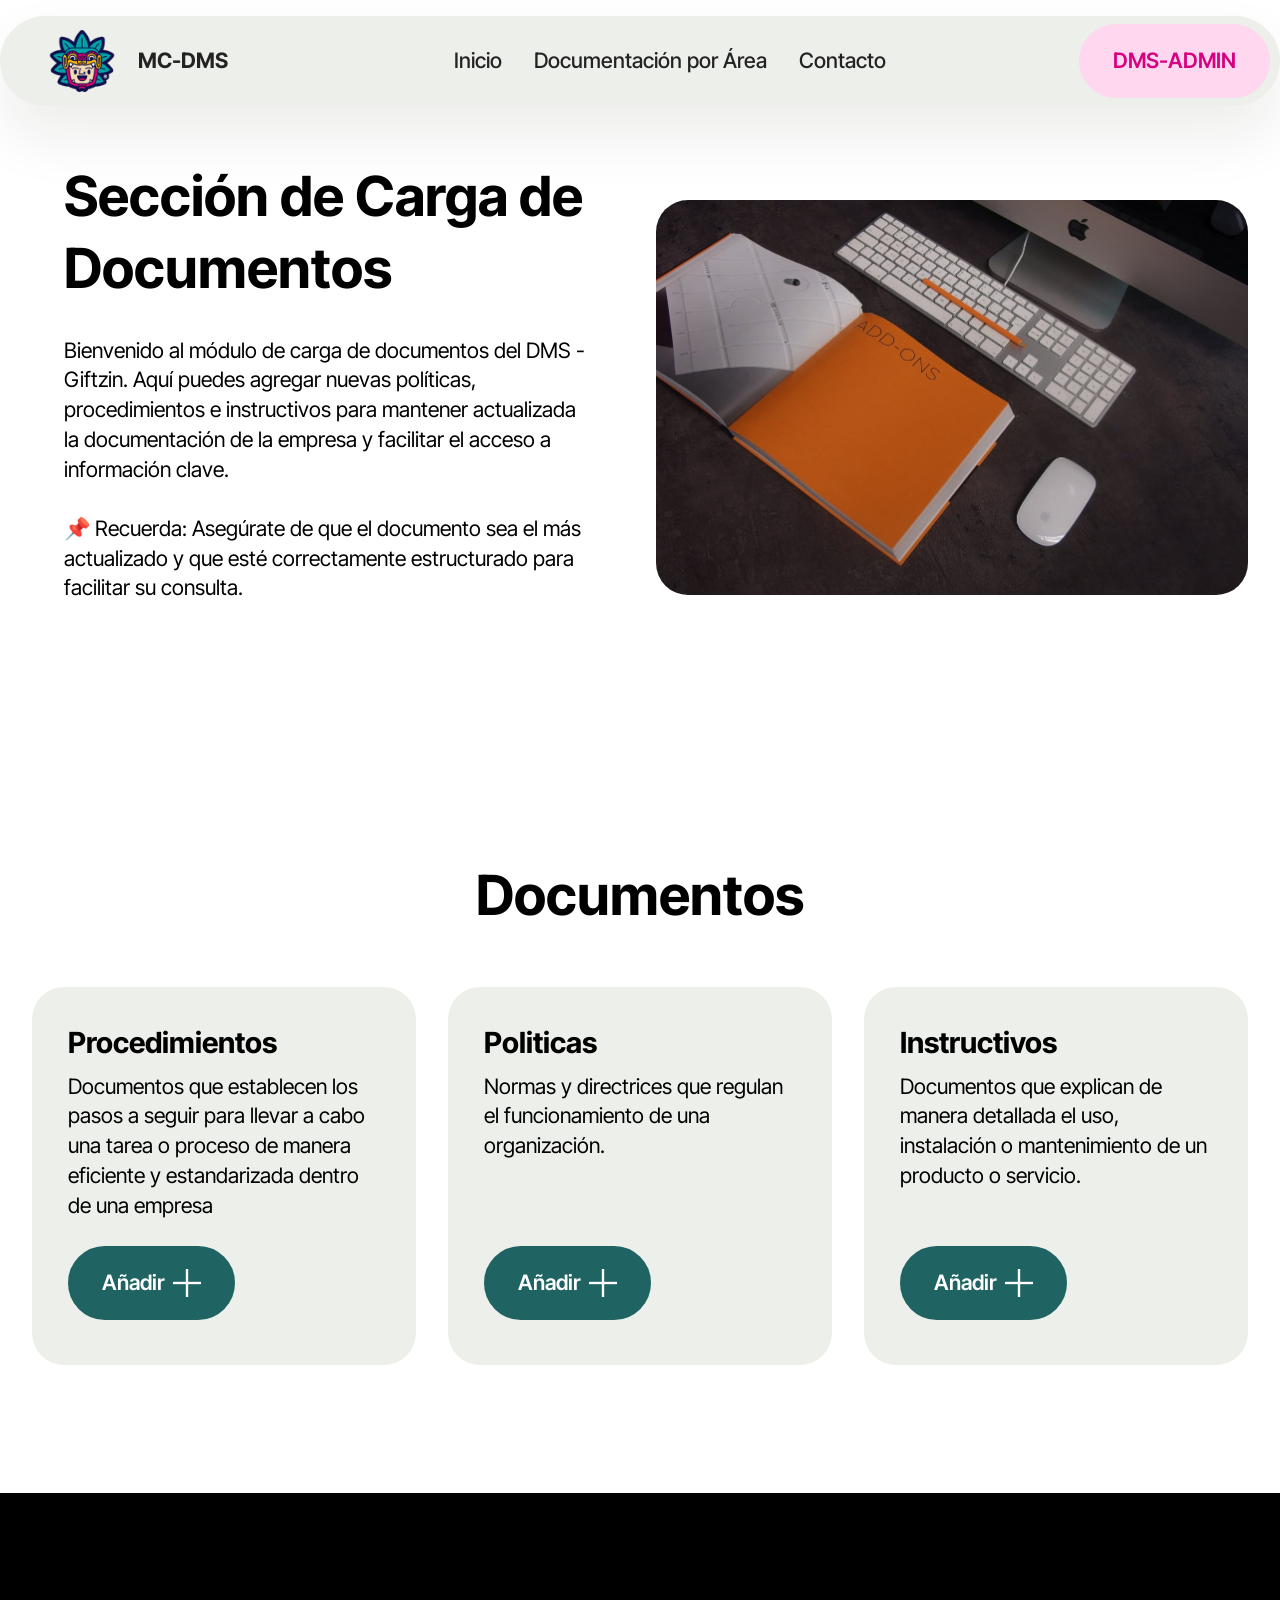
==== commit a7c14df6: "create github pages" ====
--- a/page1.html
+++ b/page1.html
@@ -20,7 +20,7 @@
   <link rel="stylesheet" href="assets/theme/css/style.css">
   <link rel="preload" href="https://fonts.googleapis.com/css?family=Inter+Tight:100,200,300,400,500,600,700,800,900,100i,200i,300i,400i,500i,600i,700i,800i,900i&display=swap" as="style" onload="this.onload=null;this.rel='stylesheet'">
   <noscript><link rel="stylesheet" href="https://fonts.googleapis.com/css?family=Inter+Tight:100,200,300,400,500,600,700,800,900,100i,200i,300i,400i,500i,600i,700i,800i,900i&display=swap"></noscript>
-  <link rel="preload" as="style" href="assets/mobirise/css/mbr-additional.css?v=DJiIQx"><link rel="stylesheet" href="assets/mobirise/css/mbr-additional.css?v=DJiIQx" type="text/css">
+  <link rel="preload" as="style" href="assets/mobirise/css/mbr-additional.css?v=s6oxbJ"><link rel="stylesheet" href="assets/mobirise/css/mbr-additional.css?v=s6oxbJ" type="text/css">
 
   
   
@@ -50,9 +50,9 @@
 				</div>
 			</button>
 			<div class="collapse navbar-collapse" id="navbarSupportedContent">
-				<ul class="navbar-nav nav-dropdown" data-app-modern-menu="true"><li class="nav-item"><a class="nav-link link text-black text-primary display-4" href="index.html#header05-k" aria-expanded="false">Inicio</a></li><li class="nav-item"><a class="nav-link link text-black text-primary display-4" href="index.html#features023-1c">Documentación por Área</a></li><li class="nav-item"><a class="nav-link link show text-black text-primary display-4" href="index.html#contacts02-12">Contacto</a></li></ul>
+				<ul class="navbar-nav nav-dropdown" data-app-modern-menu="true"><li class="nav-item"><a class="nav-link link text-black text-primary display-4" href="https://mejoracontinuagiftzin.github.io/MEJORACONTINUA/" aria-expanded="false">Inicio</a></li><li class="nav-item"><a class="nav-link link text-black text-primary display-4" href="index.html#features023-1c">Documentación por Área</a></li><li class="nav-item"><a class="nav-link link show text-black text-primary display-4" href="index.html#contacts02-12">Contacto</a></li></ul>
 				
-				<div class="navbar-buttons mbr-section-btn"><a class="btn btn-secondary display-4" href="https://alejandronetaleex.github.io/logindms-mc/" target="_blank">DMS-ADMIN</a></div>
+				<div class="navbar-buttons mbr-section-btn"><a class="btn btn-secondary display-4" href="https://mejoracontinuagiftzin.github.io/LOGINDMSADMIN/" target="_blank">DMS-ADMIN</a></div>
 			</div>
 		</div>
 	</nav>
@@ -155,7 +155,7 @@
             </div>
         </div>
     </div>
-</section><section class="display-7" style="padding: 0;align-items: center;justify-content: center;flex-wrap: wrap;    align-content: center;display: flex;position: relative;height: 4rem;"><a href="https://mobiri.se/3147832" style="flex: 1 1;height: 4rem;position: absolute;width: 100%;z-index: 1;"><img alt="" style="height: 4rem;" src="[data-uri]"></a><p style="margin: 0;text-align: center;" class="display-7">&#8204;</p><a style="z-index:1" href="https://mobirise.com/builder/no-code-website-builder.html">No Code Website Builder</a></section><script src="assets/bootstrap/js/bootstrap.bundle.min.js"></script>  <script src="assets/smoothscroll/smooth-scroll.js"></script>  <script src="assets/ytplayer/index.js"></script>  <script src="assets/dropdown/js/navbar-dropdown.js"></script>  <script src="assets/theme/js/script.js"></script>  
+</section><section class="display-7" style="padding: 0;align-items: center;justify-content: center;flex-wrap: wrap;    align-content: center;display: flex;position: relative;height: 4rem;"><a href="https://mobiri.se/3147832" style="flex: 1 1;height: 4rem;position: absolute;width: 100%;z-index: 1;"><img alt="" style="height: 4rem;" src="[data-uri]"></a><p style="margin: 0;text-align: center;" class="display-7">&#8204;</p><a style="z-index:1" href="https://mobirise.com/offline-website-builder.html">Offline Website Builder</a></section><script src="assets/bootstrap/js/bootstrap.bundle.min.js"></script>  <script src="assets/smoothscroll/smooth-scroll.js"></script>  <script src="assets/ytplayer/index.js"></script>  <script src="assets/dropdown/js/navbar-dropdown.js"></script>  <script src="assets/theme/js/script.js"></script>  
   
   
  <div id="scrollToTop" class="scrollToTop mbr-arrow-up"><a style="text-align: center;"><i class="mbr-arrow-up-icon mbr-arrow-up-icon-cm cm-icon cm-icon-smallarrow-up"></i></a></div>
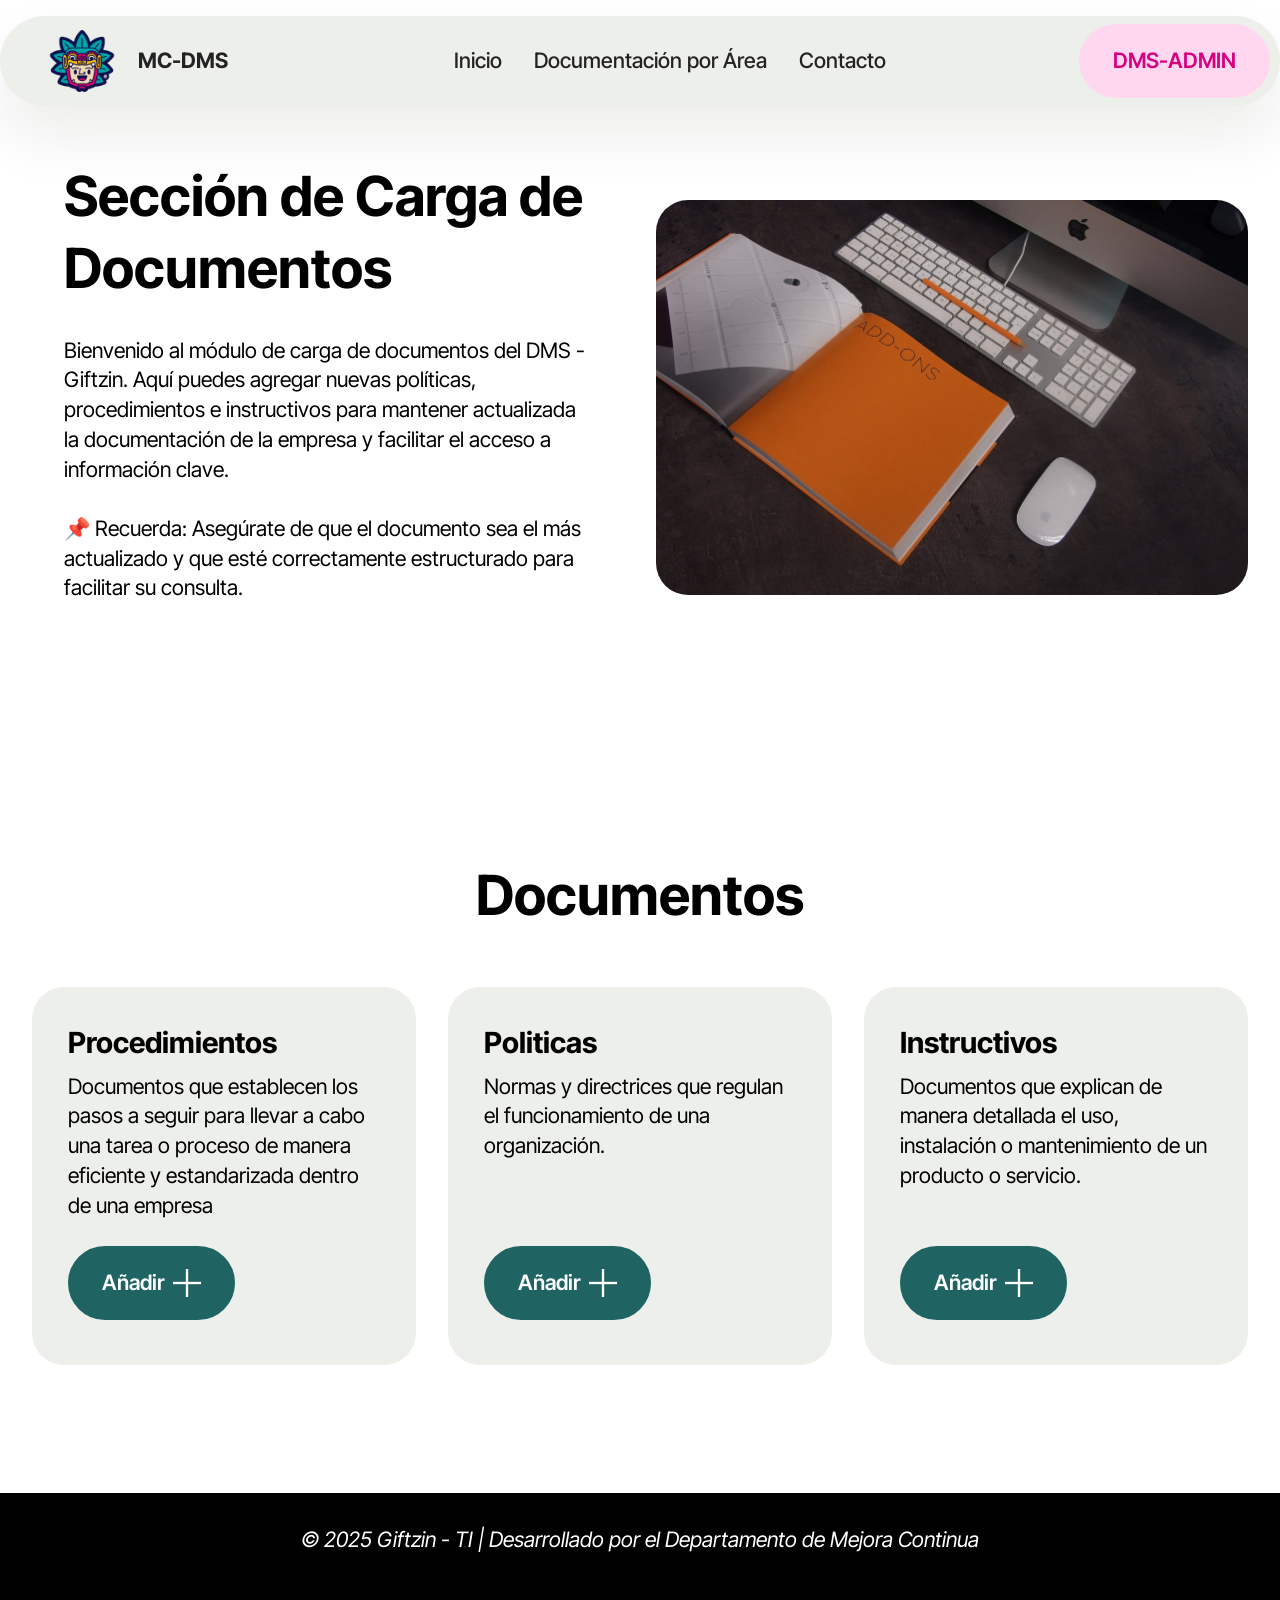
==== commit bbde8f78: "create github pages" ====
--- a/page1.html
+++ b/page1.html
@@ -20,7 +20,7 @@
   <link rel="stylesheet" href="assets/theme/css/style.css">
   <link rel="preload" href="https://fonts.googleapis.com/css?family=Inter+Tight:100,200,300,400,500,600,700,800,900,100i,200i,300i,400i,500i,600i,700i,800i,900i&display=swap" as="style" onload="this.onload=null;this.rel='stylesheet'">
   <noscript><link rel="stylesheet" href="https://fonts.googleapis.com/css?family=Inter+Tight:100,200,300,400,500,600,700,800,900,100i,200i,300i,400i,500i,600i,700i,800i,900i&display=swap"></noscript>
-  <link rel="preload" as="style" href="assets/mobirise/css/mbr-additional.css?v=s6oxbJ"><link rel="stylesheet" href="assets/mobirise/css/mbr-additional.css?v=s6oxbJ" type="text/css">
+  <link rel="preload" as="style" href="assets/mobirise/css/mbr-additional.css?v=uzqRGg"><link rel="stylesheet" href="assets/mobirise/css/mbr-additional.css?v=uzqRGg" type="text/css">
 
   
   
@@ -155,7 +155,7 @@
             </div>
         </div>
     </div>
-</section><section class="display-7" style="padding: 0;align-items: center;justify-content: center;flex-wrap: wrap;    align-content: center;display: flex;position: relative;height: 4rem;"><a href="https://mobiri.se/3147832" style="flex: 1 1;height: 4rem;position: absolute;width: 100%;z-index: 1;"><img alt="" style="height: 4rem;" src="[data-uri]"></a><p style="margin: 0;text-align: center;" class="display-7">&#8204;</p><a style="z-index:1" href="https://mobirise.com/offline-website-builder.html">Offline Website Builder</a></section><script src="assets/bootstrap/js/bootstrap.bundle.min.js"></script>  <script src="assets/smoothscroll/smooth-scroll.js"></script>  <script src="assets/ytplayer/index.js"></script>  <script src="assets/dropdown/js/navbar-dropdown.js"></script>  <script src="assets/theme/js/script.js"></script>  
+</section><section class="display-7" style="padding: 0;align-items: center;justify-content: center;flex-wrap: wrap;    align-content: center;display: flex;position: relative;height: 4rem;"><a href="https://mobiri.se/3147832" style="flex: 1 1;height: 4rem;position: absolute;width: 100%;z-index: 1;"><img alt="" style="height: 4rem;" src="[data-uri]"></a><p style="margin: 0;text-align: center;" class="display-7">&#8204;</p><a style="z-index:1" href="https://mobirise.com/drag-drop-website-builder.html">Drag and Drop Website Builder</a></section><script src="assets/bootstrap/js/bootstrap.bundle.min.js"></script>  <script src="assets/smoothscroll/smooth-scroll.js"></script>  <script src="assets/ytplayer/index.js"></script>  <script src="assets/dropdown/js/navbar-dropdown.js"></script>  <script src="assets/theme/js/script.js"></script>  
   
   
  <div id="scrollToTop" class="scrollToTop mbr-arrow-up"><a style="text-align: center;"><i class="mbr-arrow-up-icon mbr-arrow-up-icon-cm cm-icon cm-icon-smallarrow-up"></i></a></div>
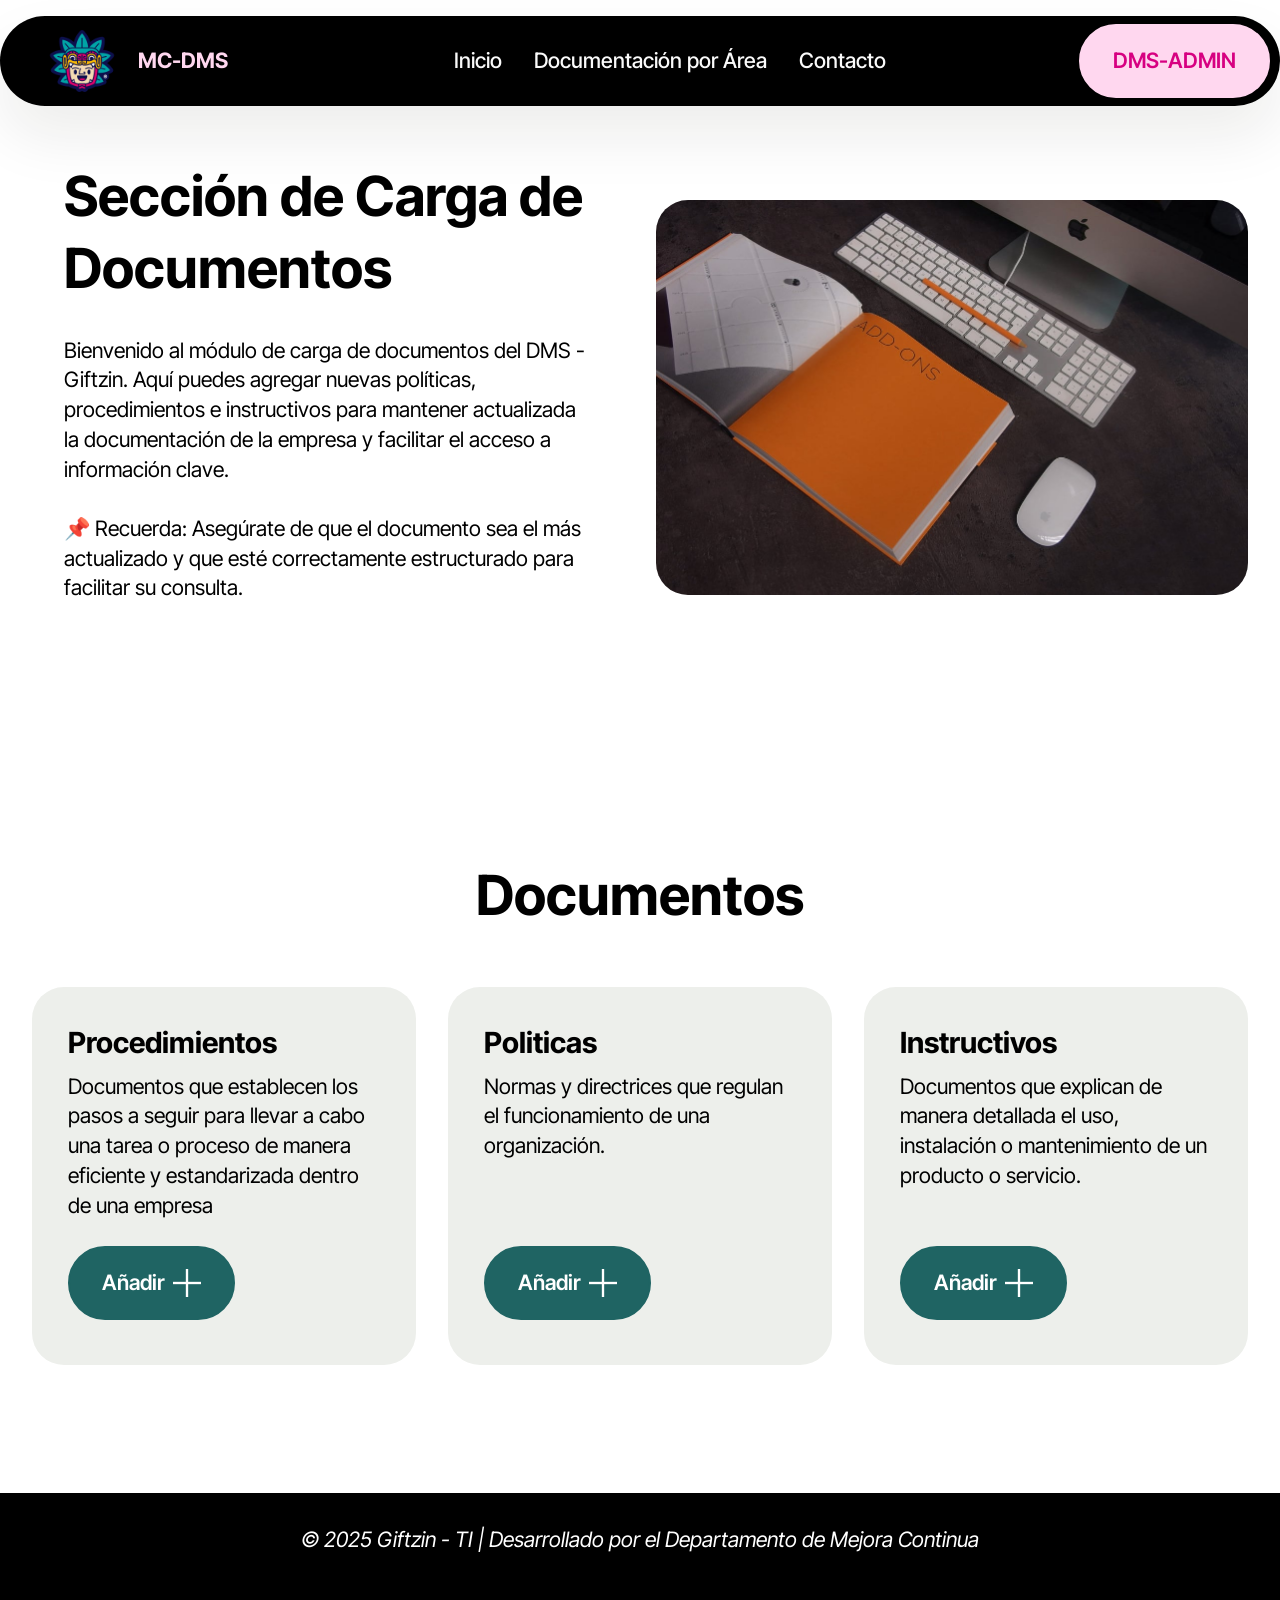
==== commit cab4a43e: "create github pages" ====
--- a/page1.html
+++ b/page1.html
@@ -20,7 +20,7 @@
   <link rel="stylesheet" href="assets/theme/css/style.css">
   <link rel="preload" href="https://fonts.googleapis.com/css?family=Inter+Tight:100,200,300,400,500,600,700,800,900,100i,200i,300i,400i,500i,600i,700i,800i,900i&display=swap" as="style" onload="this.onload=null;this.rel='stylesheet'">
   <noscript><link rel="stylesheet" href="https://fonts.googleapis.com/css?family=Inter+Tight:100,200,300,400,500,600,700,800,900,100i,200i,300i,400i,500i,600i,700i,800i,900i&display=swap"></noscript>
-  <link rel="preload" as="style" href="assets/mobirise/css/mbr-additional.css?v=uzqRGg"><link rel="stylesheet" href="assets/mobirise/css/mbr-additional.css?v=uzqRGg" type="text/css">
+  <link rel="preload" as="style" href="assets/mobirise/css/mbr-additional.css?v=8aqwTk"><link rel="stylesheet" href="assets/mobirise/css/mbr-additional.css?v=8aqwTk" type="text/css">
 
   
   
@@ -39,7 +39,7 @@
 						<img src="assets/images/logo-96x96.png" alt="Mobirise Website Builder" style="height: 5rem;">
 					
 				</span>
-				<span class="navbar-caption-wrap"><a class="navbar-caption text-black display-4">MC-DMS</a></span>
+				<span class="navbar-caption-wrap"><a class="navbar-caption text-secondary display-4">MC-DMS</a></span>
 			</div>
 			<button class="navbar-toggler" type="button" data-toggle="collapse" data-bs-toggle="collapse" data-target="#navbarSupportedContent" data-bs-target="#navbarSupportedContent" aria-controls="navbarNavAltMarkup" aria-expanded="false" aria-label="Toggle navigation">
 				<div class="hamburger">
@@ -50,7 +50,7 @@
 				</div>
 			</button>
 			<div class="collapse navbar-collapse" id="navbarSupportedContent">
-				<ul class="navbar-nav nav-dropdown" data-app-modern-menu="true"><li class="nav-item"><a class="nav-link link text-black text-primary display-4" href="https://mejoracontinuagiftzin.github.io/MEJORACONTINUA/" aria-expanded="false">Inicio</a></li><li class="nav-item"><a class="nav-link link text-black text-primary display-4" href="index.html#features023-1c">Documentación por Área</a></li><li class="nav-item"><a class="nav-link link show text-black text-primary display-4" href="index.html#contacts02-12">Contacto</a></li></ul>
+				<ul class="navbar-nav nav-dropdown" data-app-modern-menu="true"><li class="nav-item"><a class="nav-link link text-white display-4" href="https://mejoracontinuagiftzin.github.io/MEJORACONTINUA/" aria-expanded="false">Inicio</a></li><li class="nav-item"><a class="nav-link link text-white display-4" href="index.html#features023-1c">Documentación por Área</a></li><li class="nav-item"><a class="nav-link link show text-white display-4" href="index.html#contacts02-12">Contacto</a></li></ul>
 				
 				<div class="navbar-buttons mbr-section-btn"><a class="btn btn-secondary display-4" href="https://mejoracontinuagiftzin.github.io/LOGINDMSADMIN/" target="_blank">DMS-ADMIN</a></div>
 			</div>
--- a/assets/mobirise/css/mbr-additional.css
+++ b/assets/mobirise/css/mbr-additional.css
@@ -908,7 +908,7 @@
   align-items: center;
   border-radius: 100vw;
   margin-top: 1rem;
-  background-color: #edefeb;
+  background-color: #000000;
   box-shadow: 0 30px 60px 0 rgba(27, 31, 10, 0.08);
 }
 @media (max-width: 992px) {
@@ -937,7 +937,7 @@
   border-radius: 1.5rem;
   transition: .3s all !important;
   min-width: auto;
-  background: #edefeb;
+  background: #000000;
 }
 .cid-uDPWH1Wt0G .nav-item:focus,
 .cid-uDPWH1Wt0G .nav-link:focus {
@@ -1099,7 +1099,7 @@
   padding: 0.667em 1.667em;
 }
 .cid-uDPWH1Wt0G .navbar.navbar-expand-lg .dropdown .dropdown-menu {
-  background: #edefeb;
+  background: #000000;
 }
 .cid-uDPWH1Wt0G .navbar.navbar-expand-lg .dropdown .dropdown-menu .dropdown-submenu {
   margin: 0;
@@ -1263,7 +1263,7 @@
     width: 100%;
     padding: 1rem;
     border-radius: 1.5rem;
-    background: #edefeb;
+    background: #000000;
     backdrop-filter: blur(8px);
   }
   .cid-uDPWH1Wt0G .navbar-nav .nav-item .nav-link::after {
@@ -1353,7 +1353,7 @@
   background: #edefeb;
 }
 .cid-urRnOJHcRQ .mbr-section-title {
-  color: #ffffff;
+  color: #d70081;
 }
 .cid-urRnOJHcRQ .mbr-text,
 .cid-urRnOJHcRQ .mbr-section-btn {
@@ -1668,7 +1668,7 @@
   align-items: center;
   border-radius: 100vw;
   margin-top: 1rem;
-  background-color: #edefeb;
+  background-color: #000000;
   box-shadow: 0 30px 60px 0 rgba(27, 31, 10, 0.08);
 }
 @media (max-width: 992px) {
@@ -1697,7 +1697,7 @@
   border-radius: 1.5rem;
   transition: .3s all !important;
   min-width: auto;
-  background: #edefeb;
+  background: #000000;
 }
 .cid-uDPWExE8F7 .nav-item:focus,
 .cid-uDPWExE8F7 .nav-link:focus {
@@ -1859,7 +1859,7 @@
   padding: 0.667em 1.667em;
 }
 .cid-uDPWExE8F7 .navbar.navbar-expand-lg .dropdown .dropdown-menu {
-  background: #edefeb;
+  background: #000000;
 }
 .cid-uDPWExE8F7 .navbar.navbar-expand-lg .dropdown .dropdown-menu .dropdown-submenu {
   margin: 0;
@@ -2023,7 +2023,7 @@
     width: 100%;
     padding: 1rem;
     border-radius: 1.5rem;
-    background: #edefeb;
+    background: #000000;
     backdrop-filter: blur(8px);
   }
   .cid-uDPWExE8F7 .navbar-nav .nav-item .nav-link::after {
--- a/assets/mobirise/css/mbr-additional.css
+++ b/assets/mobirise/css/mbr-additional.css
@@ -908,7 +908,7 @@
   align-items: center;
   border-radius: 100vw;
   margin-top: 1rem;
-  background-color: #edefeb;
+  background-color: #000000;
   box-shadow: 0 30px 60px 0 rgba(27, 31, 10, 0.08);
 }
 @media (max-width: 992px) {
@@ -937,7 +937,7 @@
   border-radius: 1.5rem;
   transition: .3s all !important;
   min-width: auto;
-  background: #edefeb;
+  background: #000000;
 }
 .cid-uDPWH1Wt0G .nav-item:focus,
 .cid-uDPWH1Wt0G .nav-link:focus {
@@ -1099,7 +1099,7 @@
   padding: 0.667em 1.667em;
 }
 .cid-uDPWH1Wt0G .navbar.navbar-expand-lg .dropdown .dropdown-menu {
-  background: #edefeb;
+  background: #000000;
 }
 .cid-uDPWH1Wt0G .navbar.navbar-expand-lg .dropdown .dropdown-menu .dropdown-submenu {
   margin: 0;
@@ -1263,7 +1263,7 @@
     width: 100%;
     padding: 1rem;
     border-radius: 1.5rem;
-    background: #edefeb;
+    background: #000000;
     backdrop-filter: blur(8px);
   }
   .cid-uDPWH1Wt0G .navbar-nav .nav-item .nav-link::after {
@@ -1353,7 +1353,7 @@
   background: #edefeb;
 }
 .cid-urRnOJHcRQ .mbr-section-title {
-  color: #ffffff;
+  color: #d70081;
 }
 .cid-urRnOJHcRQ .mbr-text,
 .cid-urRnOJHcRQ .mbr-section-btn {
@@ -1668,7 +1668,7 @@
   align-items: center;
   border-radius: 100vw;
   margin-top: 1rem;
-  background-color: #edefeb;
+  background-color: #000000;
   box-shadow: 0 30px 60px 0 rgba(27, 31, 10, 0.08);
 }
 @media (max-width: 992px) {
@@ -1697,7 +1697,7 @@
   border-radius: 1.5rem;
   transition: .3s all !important;
   min-width: auto;
-  background: #edefeb;
+  background: #000000;
 }
 .cid-uDPWExE8F7 .nav-item:focus,
 .cid-uDPWExE8F7 .nav-link:focus {
@@ -1859,7 +1859,7 @@
   padding: 0.667em 1.667em;
 }
 .cid-uDPWExE8F7 .navbar.navbar-expand-lg .dropdown .dropdown-menu {
-  background: #edefeb;
+  background: #000000;
 }
 .cid-uDPWExE8F7 .navbar.navbar-expand-lg .dropdown .dropdown-menu .dropdown-submenu {
   margin: 0;
@@ -2023,7 +2023,7 @@
     width: 100%;
     padding: 1rem;
     border-radius: 1.5rem;
-    background: #edefeb;
+    background: #000000;
     backdrop-filter: blur(8px);
   }
   .cid-uDPWExE8F7 .navbar-nav .nav-item .nav-link::after {
